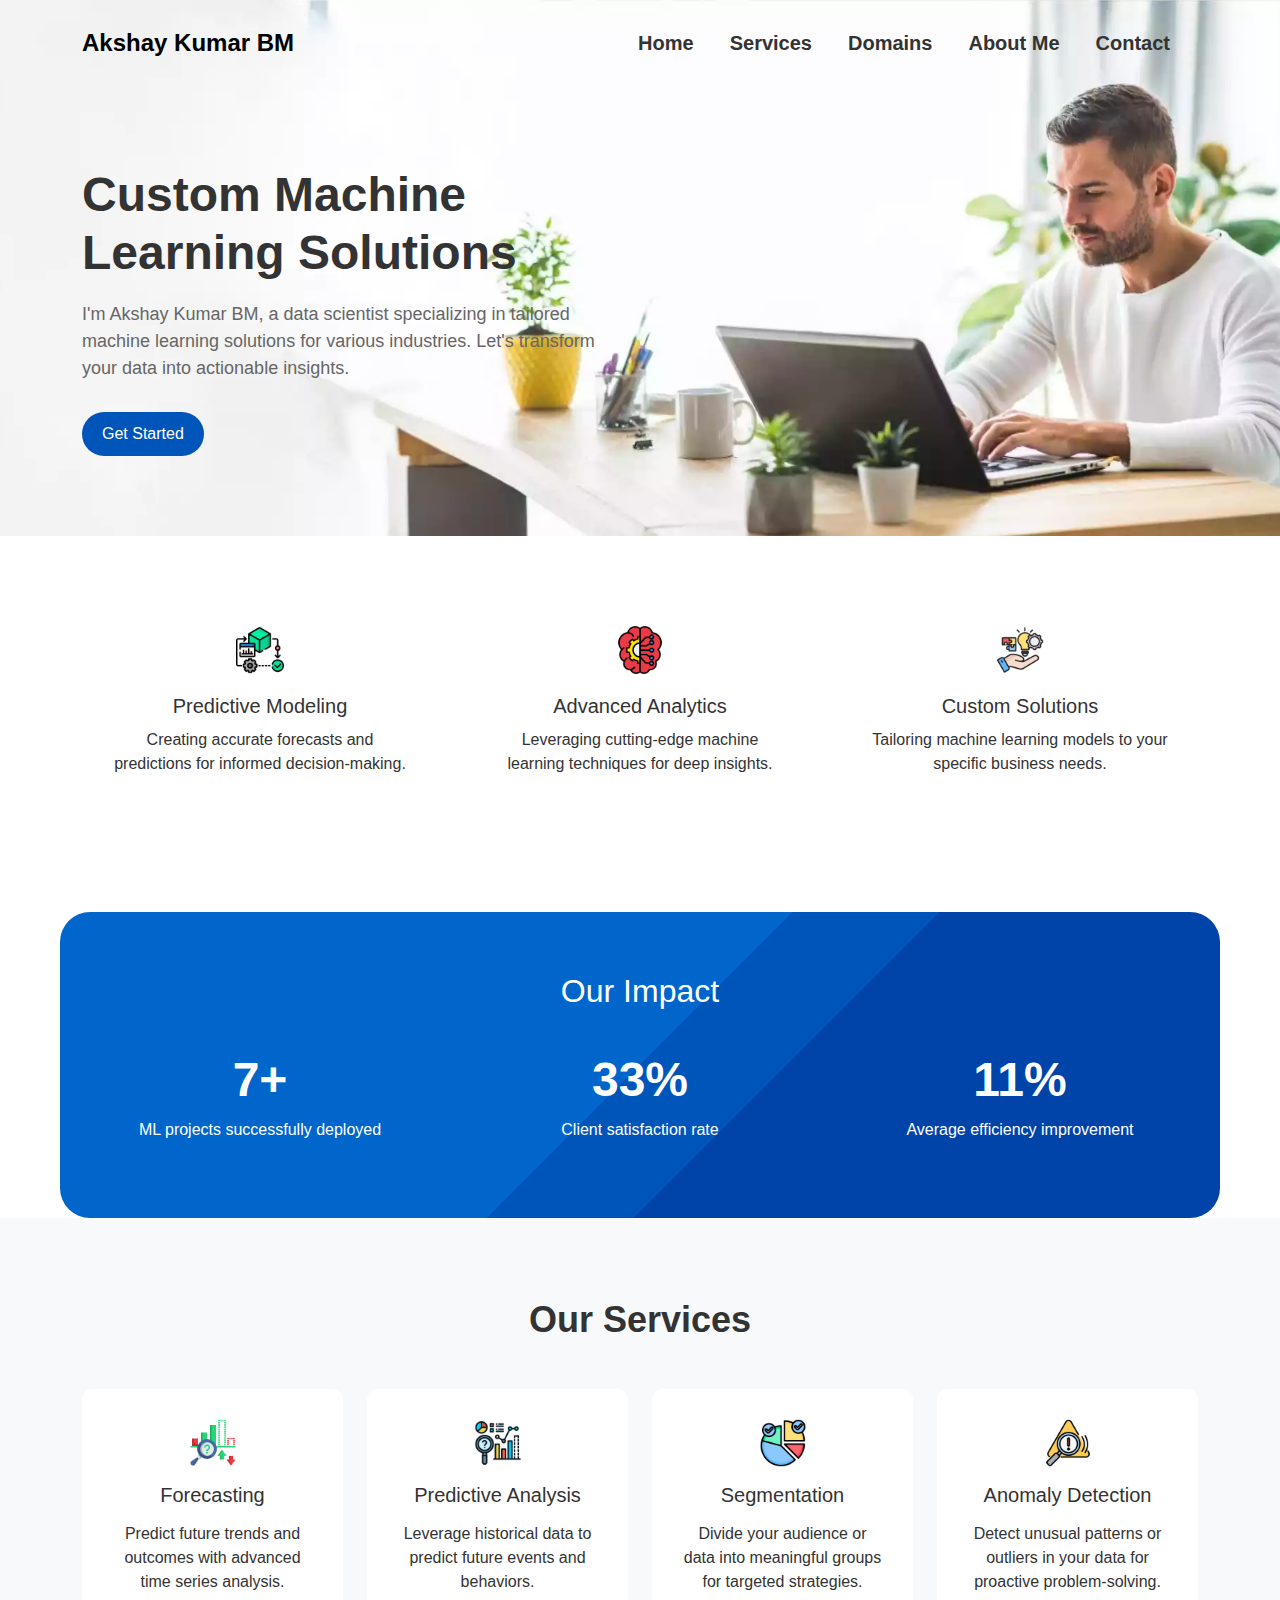
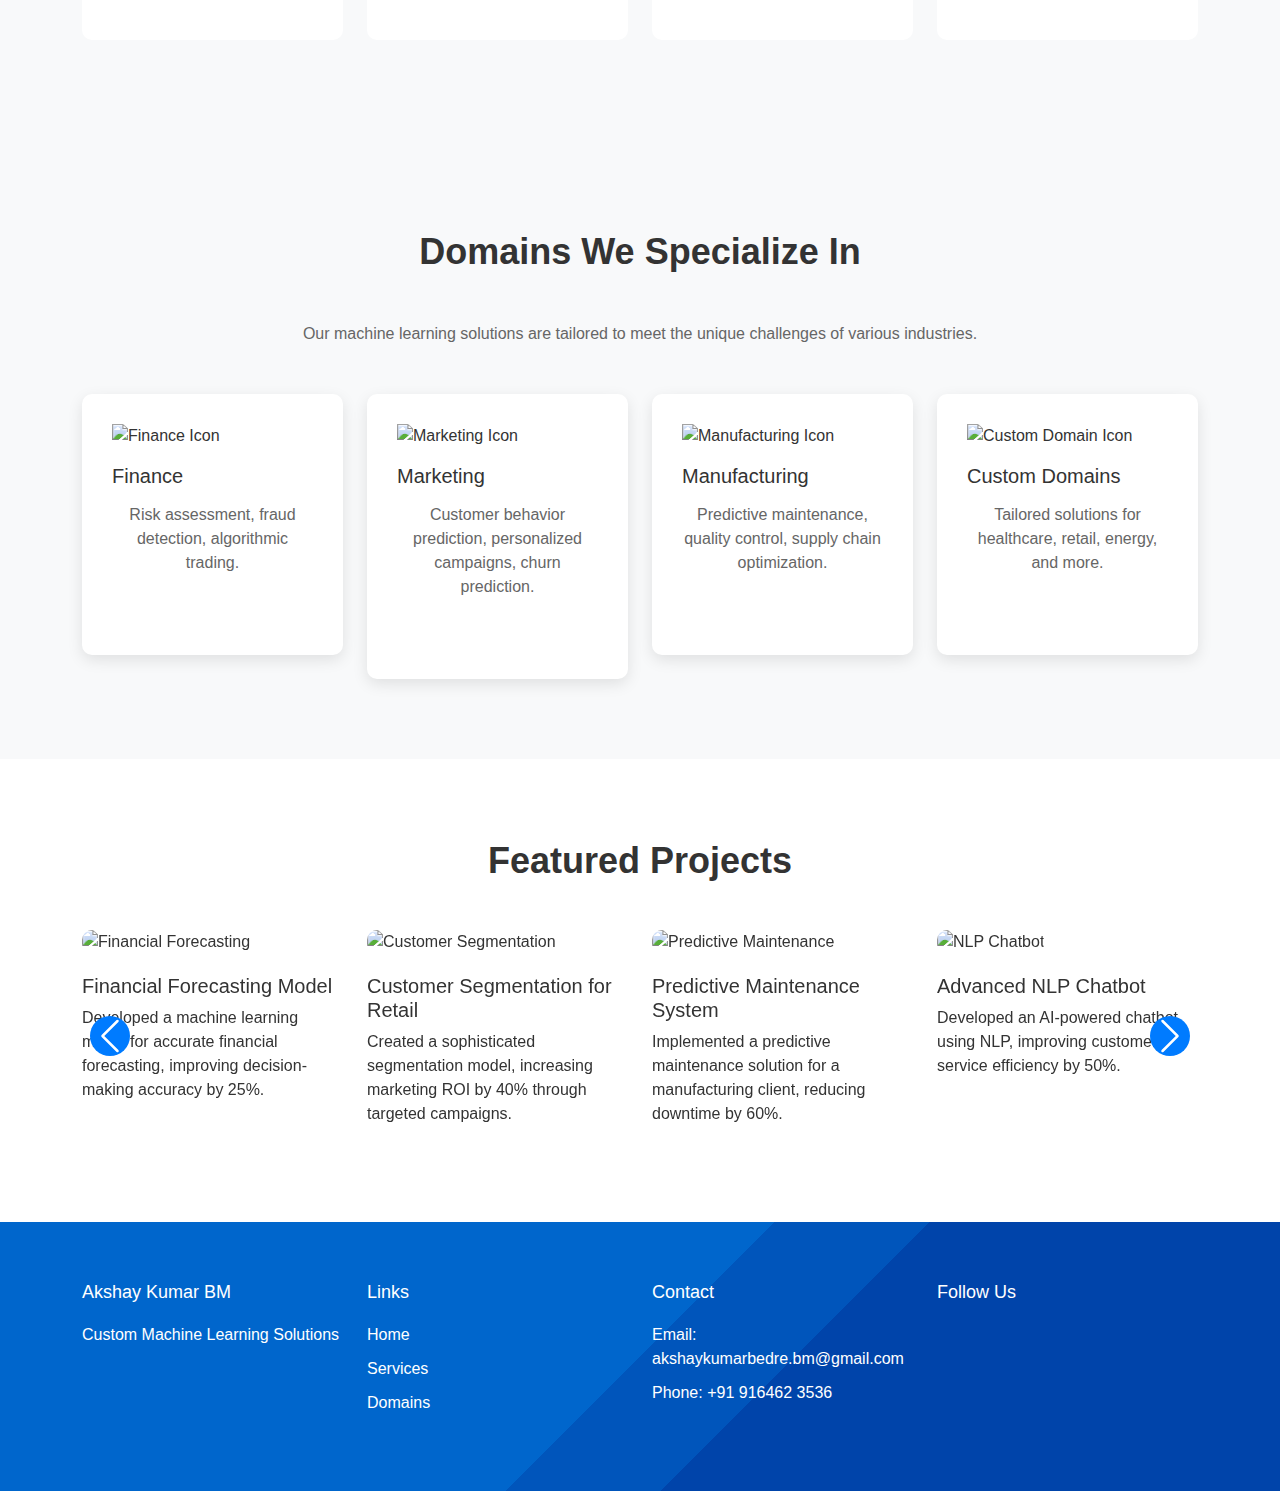
==== index.html @ b5ed80f8 "update for CMLS" ====
<!DOCTYPE html>
<html lang="en">
<head>
    <meta charset="UTF-8">
    <meta name="viewport" content="width=device-width, initial-scale=1.0">
    <title>Akshay Kumar BM - Custom Machine Learning Solutions</title>
    <link href="https://cdn.jsdelivr.net/npm/bootstrap@5.3.0-alpha1/dist/css/bootstrap.min.css" rel="stylesheet">
    <link href="styles.css" rel="stylesheet">
    <style>
        .coverimage{ 
            background-image: url("pikaso_embed.webp");
            background-size:     cover;                      
            background-repeat:   no-repeat;
            background-position: center center;  
        }
    </style>
</head>
<body>
    <div class="coverimage">
    <header class="navbar navbar-expand-lg navbar-light ">
        <div class="container">
            <a class="navbar-brand" href="#">Akshay Kumar BM</a>
            <button class="navbar-toggler" type="button" data-bs-toggle="collapse" data-bs-target="#navbarNav">
                <span class="navbar-toggler-icon"></span>
            </button>
            <div class="collapse navbar-collapse" id="navbarNav">
                <ul class="navbar-nav ms-auto">
                    <li class="nav-item"><a class="nav-link" href="#">Home</a></li>
                    <li class="nav-item"><a class="nav-link" href="#">Services</a></li>
                    <li class="nav-item"><a class="nav-link" href="#">Domains</a></li>
                    <li class="nav-item"><a class="nav-link" href="#">About Me</a></li>
                    <li class="nav-item"><a class="nav-link" href="#">Contact</a></li>
                </ul>
            </div>
        </div>
    </header>

    <main>
        <section class="hero">
            <div class="container">
                <div class="row align-items-center">
                    <div class="col-md-6">
                        <h1>Custom Machine Learning Solutions</h1>
                        <p>I'm Akshay Kumar BM, a data scientist specializing in tailored machine learning solutions for various industries. Let's transform your data into actionable insights.</p>
                        <a href="#contact" class="btn btn-primary rounded-pill">Get Started</a>
                    </div>
                </div>
            </div>
        </section>
    </div>

        <section class="features">
            <div class="container">
                <div class="row">
                    <div class="col-md-4">
                        <div class="feature-item">
                            <img src="image/icon1.png" alt="Icon">
                            <h3>Predictive Modeling</h3>
                            <p>Creating accurate forecasts and predictions for informed decision-making.</p>
                        </div>
                    </div>
                    <div class="col-md-4">
                        <div class="feature-item">
                            <img src="image/icon2.png" alt="Icon">
                            <h3>Advanced Analytics</h3>
                            <p>Leveraging cutting-edge machine learning techniques for deep insights.</p>
                        </div>
                    </div>
                    
                    <div class="col-md-4">
                        <div class="feature-item">
                            <img src="image/icon3.png" alt="Icon">
                            <h3>Custom Solutions</h3>
                            <p>Tailoring machine learning models to your specific business needs.</p>
                        </div>
                    </div>
                </div>
            </div>
        </section>

        <section class="success-stats bg-primary text-white">
            <div class="container">
                <h2>Our Impact</h2>
                <div class="row">
                    <div class="col-md-4">
                        <div class="stat-item">
                            <h3 class="add">20+</h3>
                            <p>ML projects successfully deployed</p>
                        </div>
                    </div>
                    <div class="col-md-4">
                        <div class="stat-item">
                            <h3 class="per">95%</h3>
                            <p>Client satisfaction rate</p>
                        </div>
                    </div>
                    <div class="col-md-4">
                        <div class="stat-item">
                            <h3 class="per">30%</h3>
                            <p>Average efficiency improvement</p>
                        </div>
                    </div>
                </div>
            </div>
        </section>

        <section class="our-features">
            <div class="container">
                <h2 class="text-center mb-5">Our Services</h2>
                <div class="row">
                    <div class="col-md-3">
                        <div class="feature-item">
                            <img src="image/icon-forecasting.png" alt="Forecasting Icon" class="mb-3">
                            <h4>Forecasting</h4>
                            <p>Predict future trends and outcomes with advanced time series analysis.</p>
                        </div>
                    </div>
                    <div class="col-md-3">
                        <div class="feature-item">
                            <img src="image/icon-predictive-analysis.png" alt="Predictive Analysis Icon" class="mb-3">
                            <h4>Predictive Analysis</h4>
                            <p>Leverage historical data to predict future events and behaviors.</p>
                        </div>
                    </div>
                    <div class="col-md-3">
                        <div class="feature-item">
                            <img src="image/icon-segmentation.png" alt="Segmentation Icon" class="mb-3">
                            <h4>Segmentation</h4>
                            <p>Divide your audience or data into meaningful groups for targeted strategies.</p>
                        </div>
                    </div>
                    <div class="col-md-3">
                        <div class="feature-item">
                            <img src="image/icon-anomaly.png" alt="Anomaly Detection Icon" class="mb-3">
                            <h4>Anomaly Detection</h4>
                            <p>Detect unusual patterns or outliers in your data for proactive problem-solving.</p>
                        </div>
                    </div>
                </div>
            </div>
        </section>
        
        <section class="services">
            <div class="container">
                <h2 class="text-center mb-5">Domains We Specialize In</h2>
                <p class="text-center mb-5">Our machine learning solutions are tailored to meet the unique challenges of various industries.</p>
                <div class="row">
                    <div class="col-md-3">
                        <div class="service-item">
                            <img src="image/icon-finance.png" alt="Finance Icon" class="mb-3">
                            <h4>Finance</h4>
                            <p>Risk assessment, fraud detection, algorithmic trading.</p>
                        </div>
                    </div>
                    <div class="col-md-3">
                        <div class="service-item">
                            <img src="image/icon-marketing.png" alt="Marketing Icon" class="mb-3">
                            <h4>Marketing</h4>
                            <p>Customer behavior prediction, personalized campaigns, churn prediction.</p>
                        </div>
                    </div>
                    <div class="col-md-3">
                        <div class="service-item">
                            <img src="image/icon-manufacturing.png" alt="Manufacturing Icon" class="mb-3">
                            <h4>Manufacturing</h4>
                            <p>Predictive maintenance, quality control, supply chain optimization.</p>
                        </div>
                    </div>
                    <div class="col-md-3">
                        <div class="service-item">
                            <img src="image/icon-custom-domain.png" alt="Custom Domain Icon" class="mb-3">
                            <h4>Custom Domains</h4>
                            <p>Tailored solutions for healthcare, retail, energy, and more.</p>
                        </div>
                    </div>
                </div>
            </div>
        </section>
        
        <section class="our-projects">
            <div class="container">
                <h2 class="text-center mb-5">Featured Projects</h2>
                <div id="projectCarousel" class="carousel slide" data-bs-ride="carousel">
                    <div class="carousel-inner">
                        <div class="carousel-item active">
                            <div class="row">
                                <div class="col-md-3">
                                    <img src="project1.jpg" alt="Financial Forecasting" class="img-fluid">
                                    <h5>Financial Forecasting Model</h5>
                                    <p>Developed a machine learning model for accurate financial forecasting, improving decision-making accuracy by 25%.</p>
                                </div>
                                <div class="col-md-3">
                                    <img src="project2.jpg" alt="Customer Segmentation" class="img-fluid">
                                    <h5>Customer Segmentation for Retail</h5>
                                    <p>Created a sophisticated segmentation model, increasing marketing ROI by 40% through targeted campaigns.</p>
                                </div>
                                <div class="col-md-3">
                                    <img src="project3.jpg" alt="Predictive Maintenance" class="img-fluid">
                                    <h5>Predictive Maintenance System</h5>
                                    <p>Implemented a predictive maintenance solution for a manufacturing client, reducing downtime by 60%.</p>
                                </div>
                                <div class="col-md-3">
                                    <img src="project4.jpg" alt="NLP Chatbot" class="img-fluid">
                                    <h5>Advanced NLP Chatbot</h5>
                                    <p>Developed an AI-powered chatbot using NLP, improving customer service efficiency by 50%.</p>
                                </div>
                            </div>
                        </div>
                        <!-- Add more carousel-item divs here for more projects -->
                    </div>
                    <a class="carousel-control-prev" href="#projectCarousel" role="button" data-bs-slide="prev">
                        <span class="carousel-control-prev-icon" aria-hidden="true"></span>
                        <span class="visually-hidden">Previous</span>
                    </a>
                    <a class="carousel-control-next" href="#projectCarousel" role="button" data-bs-slide="next">
                        <span class="carousel-control-next-icon" aria-hidden="true"></span>
                        <span class="visually-hidden">Next</span>
                    </a>
                </div>
            </div>
        </section>
        
    </main>
    <footer class="bg-primary text-white">
        <div class="container">
            <div class="row">
                <div class="col-md-3">
                    <h5>Akshay Kumar BM</h5>
                    <p>Custom Machine Learning Solutions</p>
                </div>
                <div class="col-md-3">
                    <h5>Links</h5>
                    <ul class="list-unstyled">
                        <li><a href="#">Home</a></li>
                        <li><a href="#">Services</a></li>
                        <li><a href="#">Domains</a></li>
                    </ul>
                </div>
                <div class="col-md-3">
                    <h5>Contact</h5>
                    <ul class="list-unstyled">
                        <li>Email: akshaykumarbedre.bm@gmail.com</li>
                        <li>Phone: +91 916462 3536</li>
                    </ul>
                </div>
                <div class="col-md-3">
                    <h5>Follow Us</h5>
                    <!-- Add social media icons -->
                </div>
            </div>
        </div>
    </footer>
    
    <script src="https://cdn.jsdelivr.net/npm/bootstrap@5.3.0-alpha1/dist/js/bootstrap.bundle.min.js"></script>
    <script src="script.js"></script>
</body>
</html>
---- styles.css ----
/* styles.css */

body {
    font-family: 'Arial', sans-serif;
    color: #333;
}

.navbar {
    padding: 20px 0;
}

.navbar-brand {
    font-weight: bold;
    font-size: 24px;
}
.nav-link{
    font-size: 20px;
    font-weight: bold;
    
}

.nav-link {
    color: #333;
    margin-right: 20px;
}

.btn-primary {
    background-color: #0055bb;
    border: none;
    padding: 10px 20px;
    border-radius: 5px;
}

.hero {
    padding: 80px 0;
}

.hero h1 {
    font-size: 48px;
    font-weight: bold;
    margin-bottom: 20px;
}

.hero p {
    font-size: 18px;
    color: #666;
    margin-bottom: 30px;
}

.hero img {
    max-width: 100%;
    border-radius: 10px;
}

.features {
    padding: 60px 0;
}

.feature-item {
    text-align: center;
    margin-bottom: 30px;
}

.feature-item img {
    width: 64px;
    height: 64px;
    margin-bottom: 15px;
}

.feature-item h3 {
    font-size: 20px;
    margin-bottom: 10px;
}

.success-stats {
    padding: 60px 0;
    background-color: #0066cc; /* Base blue color */
    background-image: linear-gradient(
      135deg,
      #0066cc 0%,
      #0066cc 50%,
      #0055bb 50%,
      #0055bb 60%,
      #0044aa 60%,
      #0044aa 100%
    );
    color: white;
    border-radius: 30px;
    margin-left:60px;
    margin-right:60px;
    height: fit-content;

    
}

.success-stats h2 {
    text-align: center;
    margin-bottom: 40px;
}

.stat-item {
    text-align: center;
}

.stat-item h3 {
    font-size: 48px;
    font-weight: bold;
    margin-bottom: 10px;
}

.our-features, .services {
    padding: 80px 0;
    background-color: #f8f9fa;
}

.our-features h2, .services h2, .our-projects h2 {
    font-size: 36px;
    font-weight: bold;
    text-align: center;
    margin-bottom: 50px;
}

.feature-item {
    background-color: white;
    padding: 30px;
    border-radius: 10px;
   
    transition: transform 0.3s ease;
}
.service-item {
    background-color: white;
    padding: 30px;
    border-radius: 10px;
    box-shadow: 0 5px 15px rgba(0,0,0,0.1);
    transition: transform 0.3s ease;
}
.feature-item-skill {
    background-color: white;
    padding: 30px;
    border-radius: 10px;
    box-shadow: 0 5px 15px rgba(0,0,0,0.1);
    transition: transform 0.3s ease;
}

.feature-item:hover, .service-item:hover {
    transform: translateY(-5px);
}

.feature-item img, .service-item img {
    width: 48px;
    height: 48px;
    margin-bottom: 20px;
}

.feature-item h4, .service-item h4 {
    font-size: 20px;
    margin-bottom: 15px;
}

.services p {
    text-align: center;
    max-width: 800px;
    margin: 0 auto 50px;
    color: #666;
}

.our-projects {
    padding: 80px 0;
}

.our-projects .carousel-item img {
    border-radius: 10px;
    margin-bottom: 20px;
}

.carousel-control-prev, .carousel-control-next {
    width: 5%;
    opacity: 1;
}

.carousel-control-prev-icon, .carousel-control-next-icon {
    background-color: #007bff;
    border-radius: 50%;
    width: 40px;
    height: 40px;
}

footer {
    background-color: #0066cc; /* Base blue color */
    background-image: linear-gradient(
      135deg,
      #0066cc 0%,
      #0066cc 50%,
      #0055bb 50%,
      #0055bb 60%,
      #0044aa 60%,
      #0044aa 100%
    );
    color: white;
    padding: 60px 0;
}

footer h5 {
    font-size: 18px;
    margin-bottom: 20px;
}

footer ul {
    padding-left: 0;
}

footer ul li {
    margin-bottom: 10px;
}

footer a {
    color: white;
    text-decoration: none;
}

footer a:hover {
    text-decoration: underline;
}
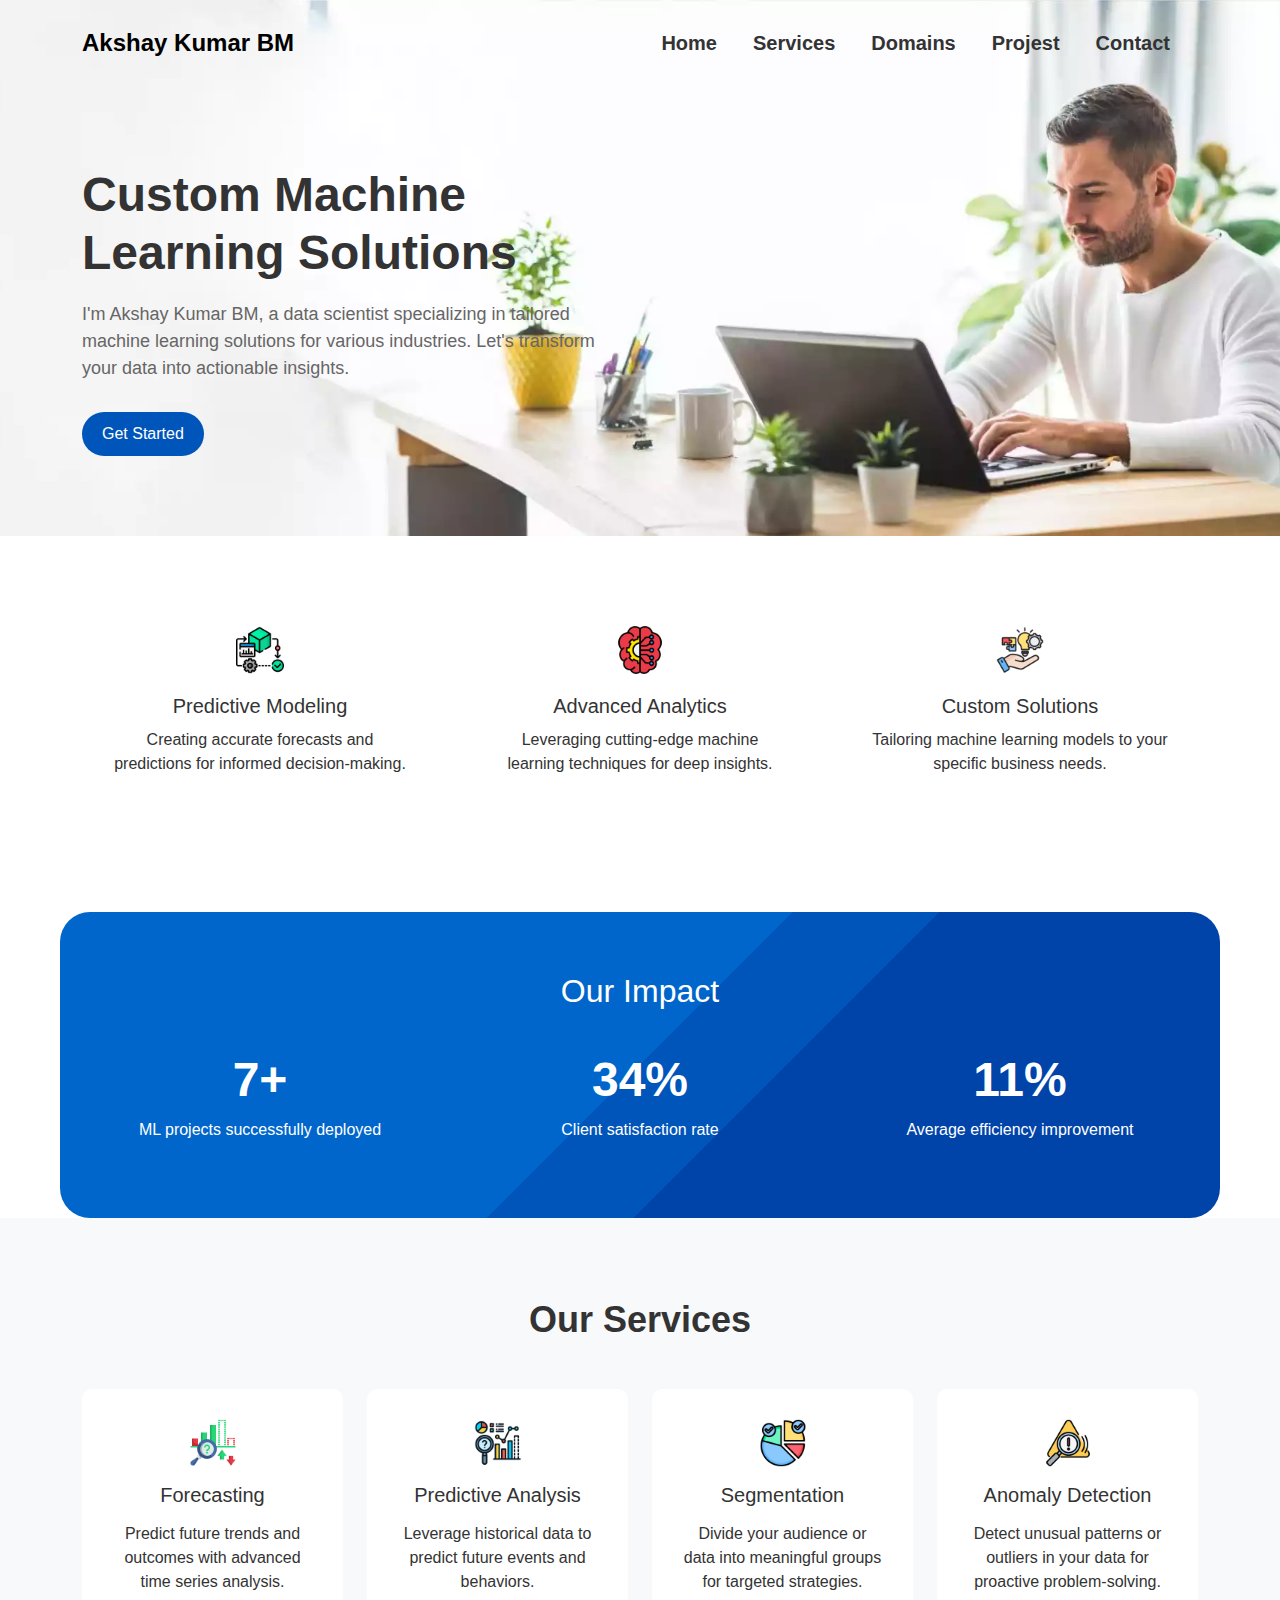
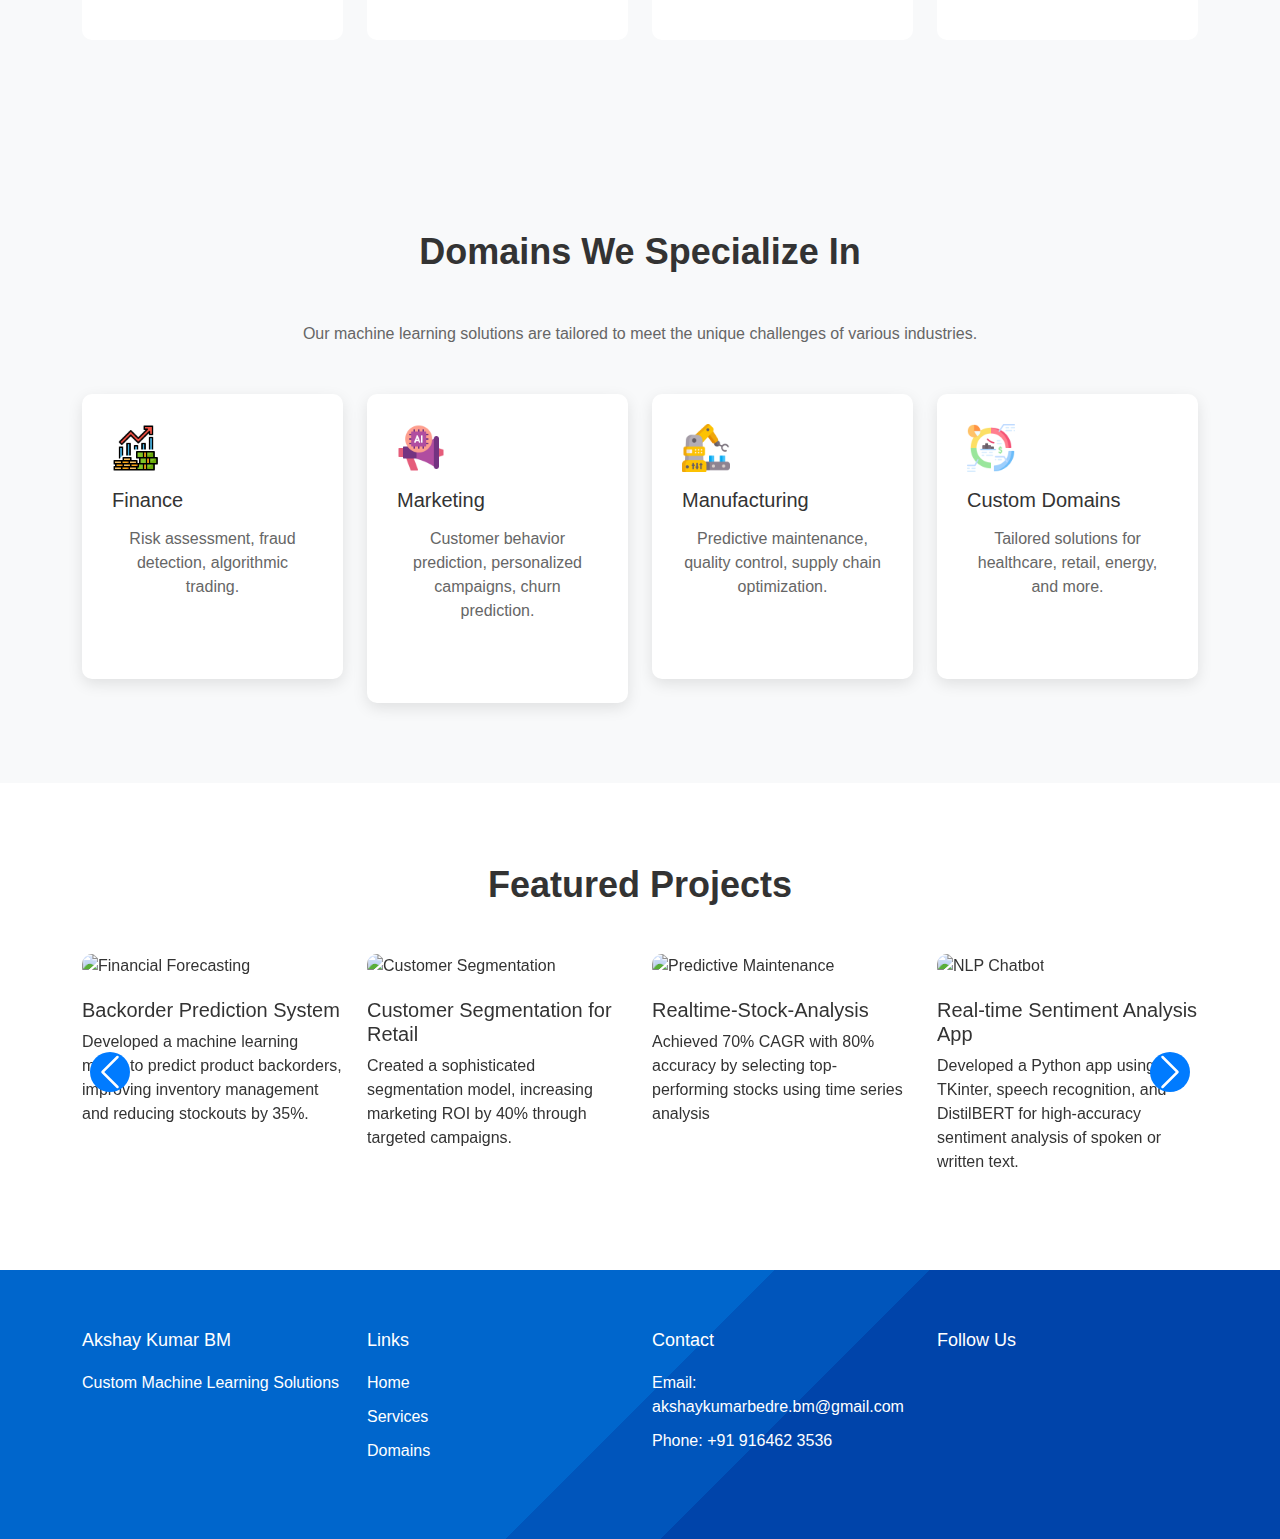
==== commit 1d912b16: "icon update" ====
--- a/index.html
+++ b/index.html
@@ -12,11 +12,12 @@
             background-size:     cover;                      
             background-repeat:   no-repeat;
             background-position: center center;  
+            background-origin:inherit;
         }
     </style>
 </head>
 <body>
-    <div class="coverimage">
+    <div class="coverimage" , id="hero">
     <header class="navbar navbar-expand-lg navbar-light ">
         <div class="container">
             <a class="navbar-brand" href="#">Akshay Kumar BM</a>
@@ -26,10 +27,10 @@
             <div class="collapse navbar-collapse" id="navbarNav">
                 <ul class="navbar-nav ms-auto">
                     <li class="nav-item"><a class="nav-link" href="#">Home</a></li>
-                    <li class="nav-item"><a class="nav-link" href="#">Services</a></li>
-                    <li class="nav-item"><a class="nav-link" href="#">Domains</a></li>
-                    <li class="nav-item"><a class="nav-link" href="#">About Me</a></li>
-                    <li class="nav-item"><a class="nav-link" href="#">Contact</a></li>
+                    <li class="nav-item"><a class="nav-link" href="#Services">Services</a></li>
+                    <li class="nav-item"><a class="nav-link" href="#Domains">Domains</a></li>
+                    <li class="nav-item"><a class="nav-link" href="#Projest">Projest</a></li>
+                    <li class="nav-item"><a class="nav-link" href="#Contact">Contact</a></li>
                 </ul>
             </div>
         </div>
@@ -104,7 +105,7 @@
             </div>
         </section>
 
-        <section class="our-features">
+        <section class="our-features" id="Services">
             <div class="container">
                 <h2 class="text-center mb-5">Our Services</h2>
                 <div class="row">
@@ -140,7 +141,7 @@
             </div>
         </section>
         
-        <section class="services">
+        <section class="services" id="Domains">
             <div class="container">
                 <h2 class="text-center mb-5">Domains We Specialize In</h2>
                 <p class="text-center mb-5">Our machine learning solutions are tailored to meet the unique challenges of various industries.</p>
@@ -177,7 +178,7 @@
             </div>
         </section>
         
-        <section class="our-projects">
+        <section class="our-projects" id="Projest">
             <div class="container">
                 <h2 class="text-center mb-5">Featured Projects</h2>
                 <div id="projectCarousel" class="carousel slide" data-bs-ride="carousel">
@@ -186,8 +187,8 @@
                             <div class="row">
                                 <div class="col-md-3">
                                     <img src="project1.jpg" alt="Financial Forecasting" class="img-fluid">
-                                    <h5>Financial Forecasting Model</h5>
-                                    <p>Developed a machine learning model for accurate financial forecasting, improving decision-making accuracy by 25%.</p>
+                                    <h5>Backorder Prediction System</h5>
+                                    <p>Developed a machine learning model to predict product backorders, improving inventory management and reducing stockouts by 35%.</p>
                                 </div>
                                 <div class="col-md-3">
                                     <img src="project2.jpg" alt="Customer Segmentation" class="img-fluid">
@@ -196,13 +197,13 @@
                                 </div>
                                 <div class="col-md-3">
                                     <img src="project3.jpg" alt="Predictive Maintenance" class="img-fluid">
-                                    <h5>Predictive Maintenance System</h5>
-                                    <p>Implemented a predictive maintenance solution for a manufacturing client, reducing downtime by 60%.</p>
+                                    <h5>Realtime-Stock-Analysis</h5>
+                                    <p>Achieved 70% CAGR with 80% accuracy by selecting top-performing stocks using time series analysis</p>
                                 </div>
                                 <div class="col-md-3">
                                     <img src="project4.jpg" alt="NLP Chatbot" class="img-fluid">
-                                    <h5>Advanced NLP Chatbot</h5>
-                                    <p>Developed an AI-powered chatbot using NLP, improving customer service efficiency by 50%.</p>
+                                    <h5>Real-time Sentiment Analysis App</h5>
+                                    <p>Developed a Python app using TKinter, speech recognition, and DistilBERT for high-accuracy sentiment analysis of spoken or written text.</p>
                                 </div>
                             </div>
                         </div>
@@ -221,7 +222,7 @@
         </section>
         
     </main>
-    <footer class="bg-primary text-white">
+    <footer class="bg-primary text-white" id="Contact">
         <div class="container">
             <div class="row">
                 <div class="col-md-3">
@@ -231,9 +232,9 @@
                 <div class="col-md-3">
                     <h5>Links</h5>
                     <ul class="list-unstyled">
-                        <li><a href="#">Home</a></li>
-                        <li><a href="#">Services</a></li>
-                        <li><a href="#">Domains</a></li>
+                        <li><a href="#hero">Home</a></li>
+                        <li><a href="#Services">Services</a></li>
+                        <li><a href="#Domains">Domains</a></li>
                     </ul>
                 </div>
                 <div class="col-md-3">
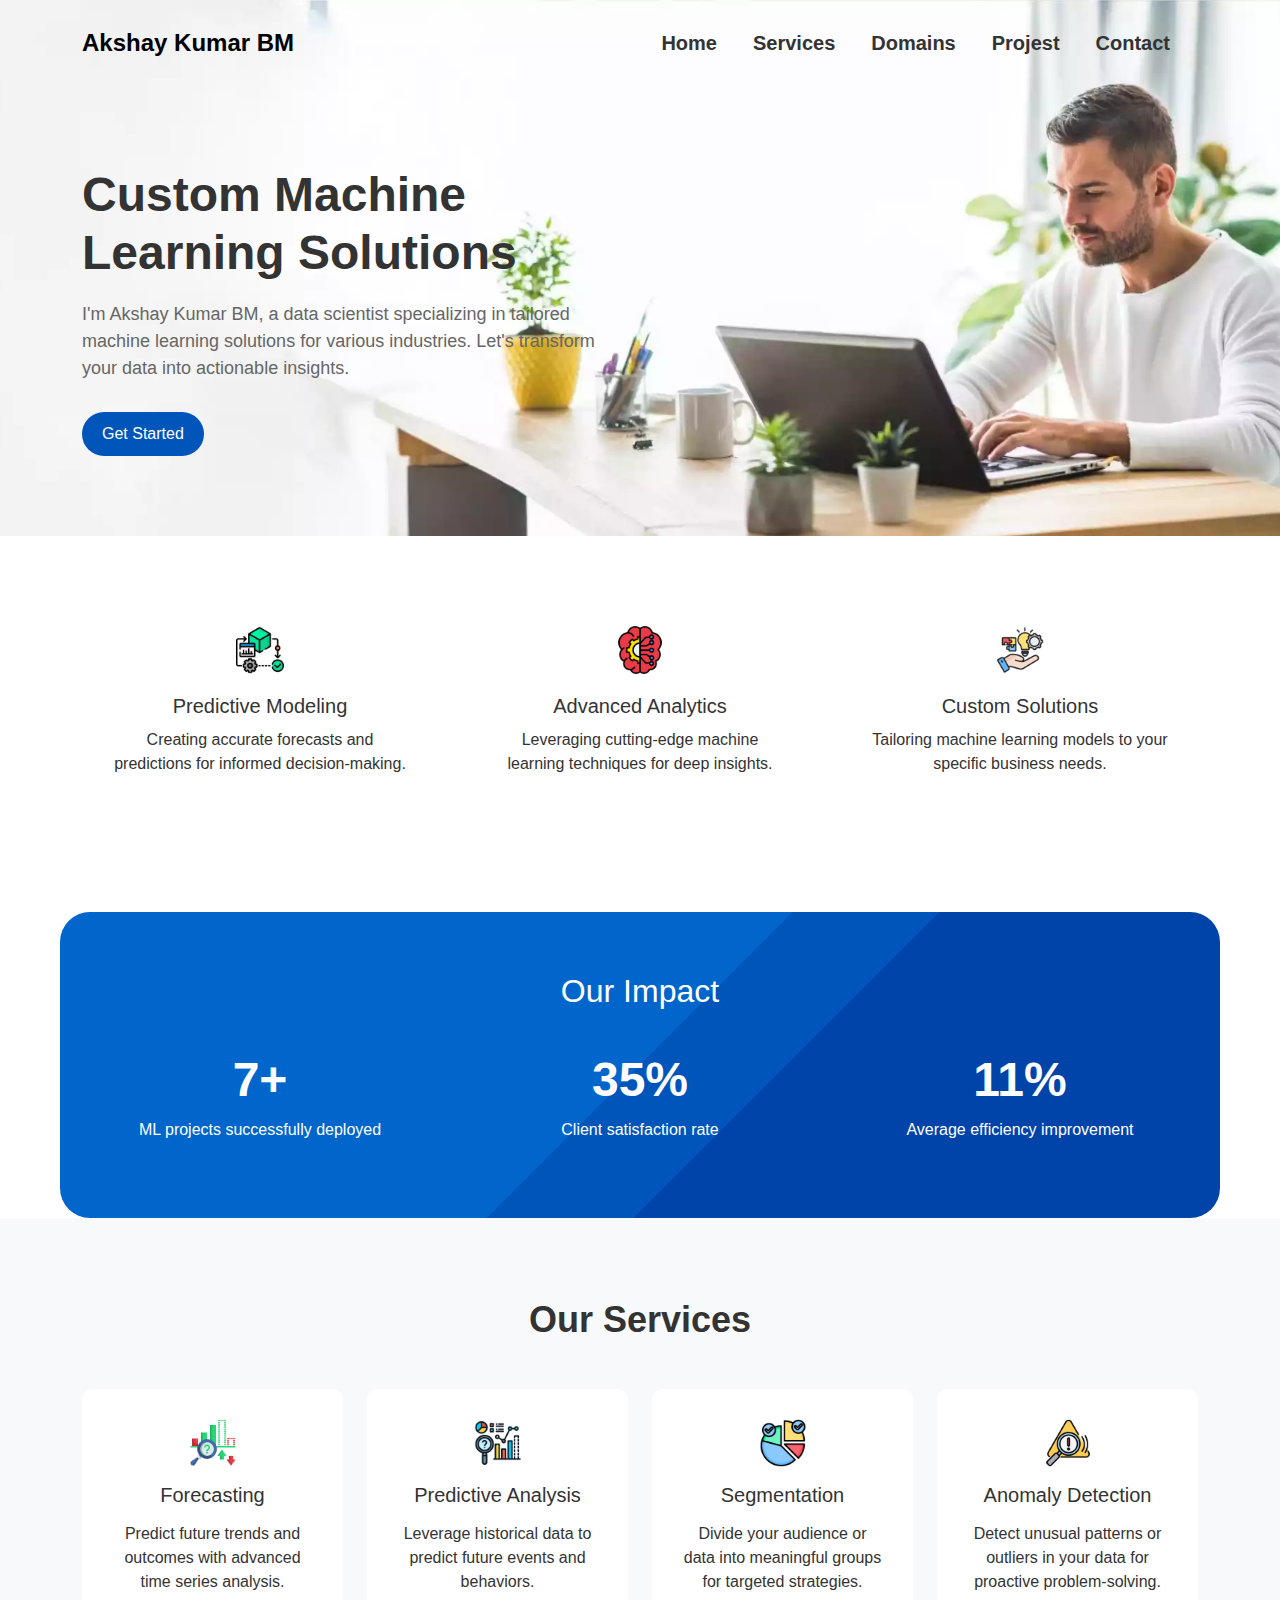
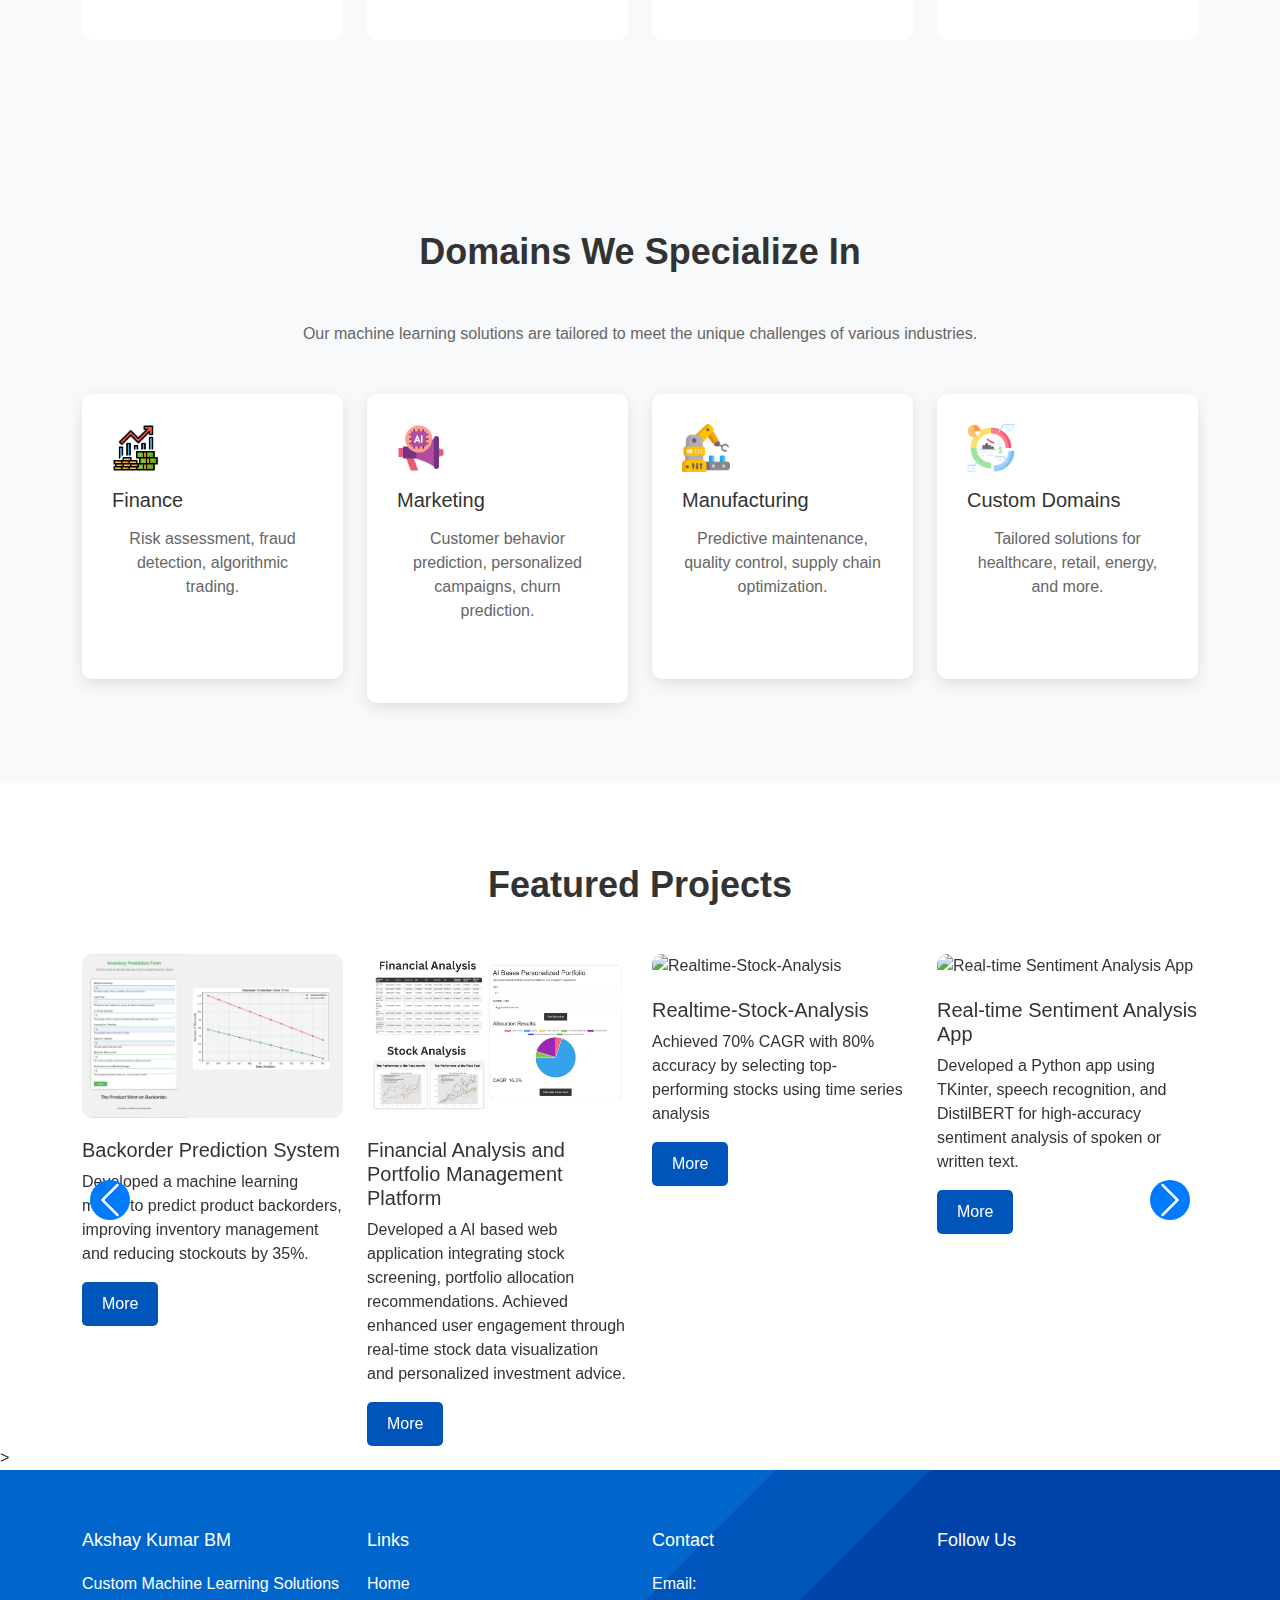
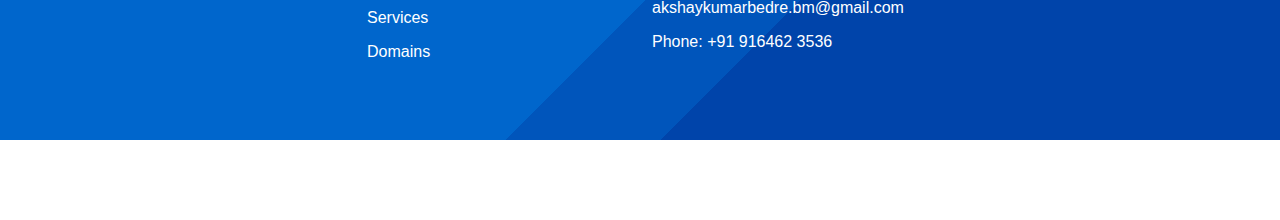
==== commit ce302894: "feature added" ====
--- a/index.html
+++ b/index.html
@@ -185,31 +185,44 @@
                     <div class="carousel-inner">
                         <div class="carousel-item active">
                             <div class="row">
-                                <div class="col-md-3">
-                                    <img src="project1.jpg" alt="Financial Forecasting" class="img-fluid">
+                                <div class="col-md-3 project-item">
+                                    <img src="image/backorder-image.jpg" alt="Backorder Prediction System" class="img-fluid">
                                     <h5>Backorder Prediction System</h5>
                                     <p>Developed a machine learning model to predict product backorders, improving inventory management and reducing stockouts by 35%.</p>
-                                </div>
-                                <div class="col-md-3">
-                                    <img src="project2.jpg" alt="Customer Segmentation" class="img-fluid">
-                                    <h5>Customer Segmentation for Retail</h5>
-                                    <p>Created a sophisticated segmentation model, increasing marketing ROI by 40% through targeted campaigns.</p>
-                                </div>
-                                <div class="col-md-3">
-                                    <img src="project3.jpg" alt="Predictive Maintenance" class="img-fluid">
+                                    <button type="button" class="btn btn-primary more-btn" data-bs-toggle="modal" data-bs-target="#projectModal" data-title="Backorder Prediction System" data-img="image/backorder-image.jpg" data-description="Developed a machine learning model to predict product backorders, improving inventory management and reducing stockouts by 35%.">More</button>
+                                </div>
+                                <div class="col-md-3 project-item">
+                                    <img src="image/Financial.jpg" alt="Financial Analysis and Portfolio Management Platform" class="img-fluid">
+                                    <h5>Financial Analysis and Portfolio Management Platform</h5>
+                                    <p>Developed a AI based web application integrating stock screening, portfolio allocation recommendations. Achieved enhanced user engagement through real-time stock data visualization and personalized investment advice.</p>
+                                    <button type="button" class="btn btn-primary more-btn" data-bs-toggle="modal" data-bs-target="#projectModal" data-title="Financial Analysis and Portfolio Management Platform" data-img="image/Financial.jpg" data-description="Developed a AI based web application integrating stock screening, portfolio allocation recommendations. Achieved enhanced user engagement through real-time stock data visualization and personalized investment advice.">More</button>
+                                </div>
+                                <div class="col-md-3 project-item">
+                                    <img src="project3.jpg" alt="Realtime-Stock-Analysis" class="img-fluid">
                                     <h5>Realtime-Stock-Analysis</h5>
                                     <p>Achieved 70% CAGR with 80% accuracy by selecting top-performing stocks using time series analysis</p>
-                                </div>
-                                <div class="col-md-3">
-                                    <img src="project4.jpg" alt="NLP Chatbot" class="img-fluid">
+                                    <button type="button" class="btn btn-primary more-btn" data-bs-toggle="modal" data-bs-target="#projectModal" data-title="Realtime-Stock-Analysis" data-img="project3.jpg" data-description="Achieved 70% CAGR with 80% accuracy by selecting top-performing stocks using time series analysis">More</button>
+                                </div>
+                                <div class="col-md-3 project-item">
+                                    <img src="project4.jpg" alt="Real-time Sentiment Analysis App" class="img-fluid">
                                     <h5>Real-time Sentiment Analysis App</h5>
                                     <p>Developed a Python app using TKinter, speech recognition, and DistilBERT for high-accuracy sentiment analysis of spoken or written text.</p>
+                                    <button type="button" class="btn btn-primary more-btn" data-bs-toggle="modal" data-bs-target="#projectModal" data-title="Real-time Sentiment Analysis App" data-img="project4.jpg" data-description="Developed a Python app using TKinter, speech recognition, and DistilBERT for high-accuracy sentiment analysis of spoken or written text.">More</button>
                                 </div>
                             </div>
                         </div>
-                        <!-- Add more carousel-item divs here for more projects -->
-                    </div>
-                    <a class="carousel-control-prev" href="#projectCarousel" role="button" data-bs-slide="prev">
+                        <div class="carousel-item">
+                            <div class="row">
+                                <div class="col-md-3 project-item">
+                                    <img src="project4.jpg" alt="Telegram-Based Referral Program Bot" class="img-fluid">
+                                    <h5>Telegram-Based Referral Program Bot</h5>
+                                    <p>Developed an advanced Telegram bot to automate refer-and-earn programs using asynchronous programming. This automation increased user engagement by 50% and successful referrals by 30%, streamlining the process and reducing manual tasks.</p>
+                                    <button type="button" class="btn btn-primary more-btn" data-bs-toggle="modal" data-bs-target="#projectModal" data-title="Telegram-Based Referral Program Bot" data-img="image\telegram_git12.gif" data-description="Developed an advanced Telegram bot to automate refer-and-earn programs using asynchronous programming. This automation increased user engagement by 50% and successful referrals by 30%, streamlining the process and reducing manual tasks.">More</button>
+                                </div>
+                            </div>
+                        </div>
+                    </div>
+                    <a class="carousel-control-prev" href="#projectCarousel" role="button" data-bs-slide="prev" >
                         <span class="carousel-control-prev-icon" aria-hidden="true"></span>
                         <span class="visually-hidden">Previous</span>
                     </a>
@@ -219,7 +232,22 @@
                     </a>
                 </div>
             </div>
-        </section>
+        
+            <!-- Project Modal -->
+            <div class="modal fade" id="projectModal" tabindex="-1" aria-labelledby="projectModalLabel" aria-hidden="true">
+                <div class="modal-dialog modal-lg">
+                    <div class="modal-content">
+                        <div class="modal-header">
+                            <h5 class="modal-title" id="projectModalLabel">Project Title</h5>
+                            <button type="button" class="btn-close" data-bs-dismiss="modal" aria-label="Close"></button>
+                        </div>
+                        <div class="modal-body">
+                            <img src="" alt="Project Image" class="img-fluid" id="projectModalImg">
+                            <p id="projectModalDesc"></p>
+                        </div>
+                    </div>
+                </div>
+            </div>>
         
     </main>
     <footer class="bg-primary text-white" id="Contact">
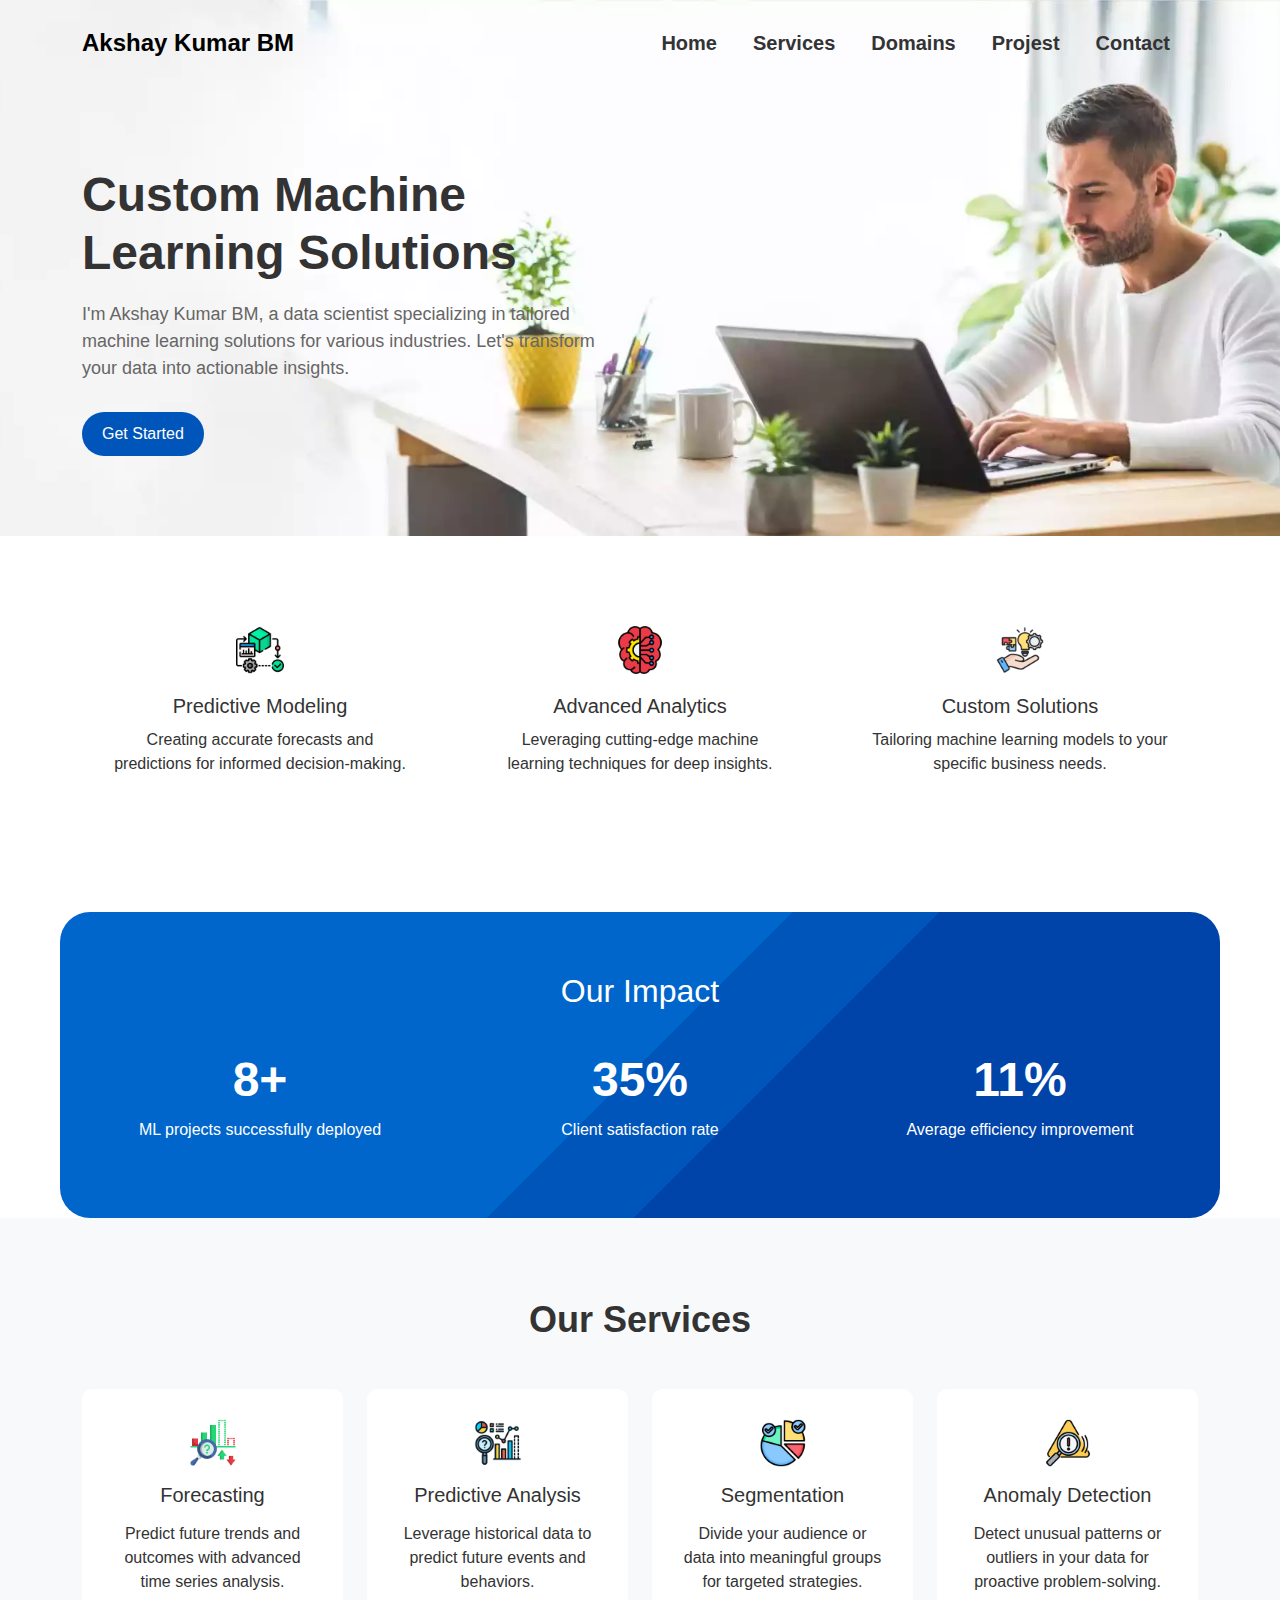
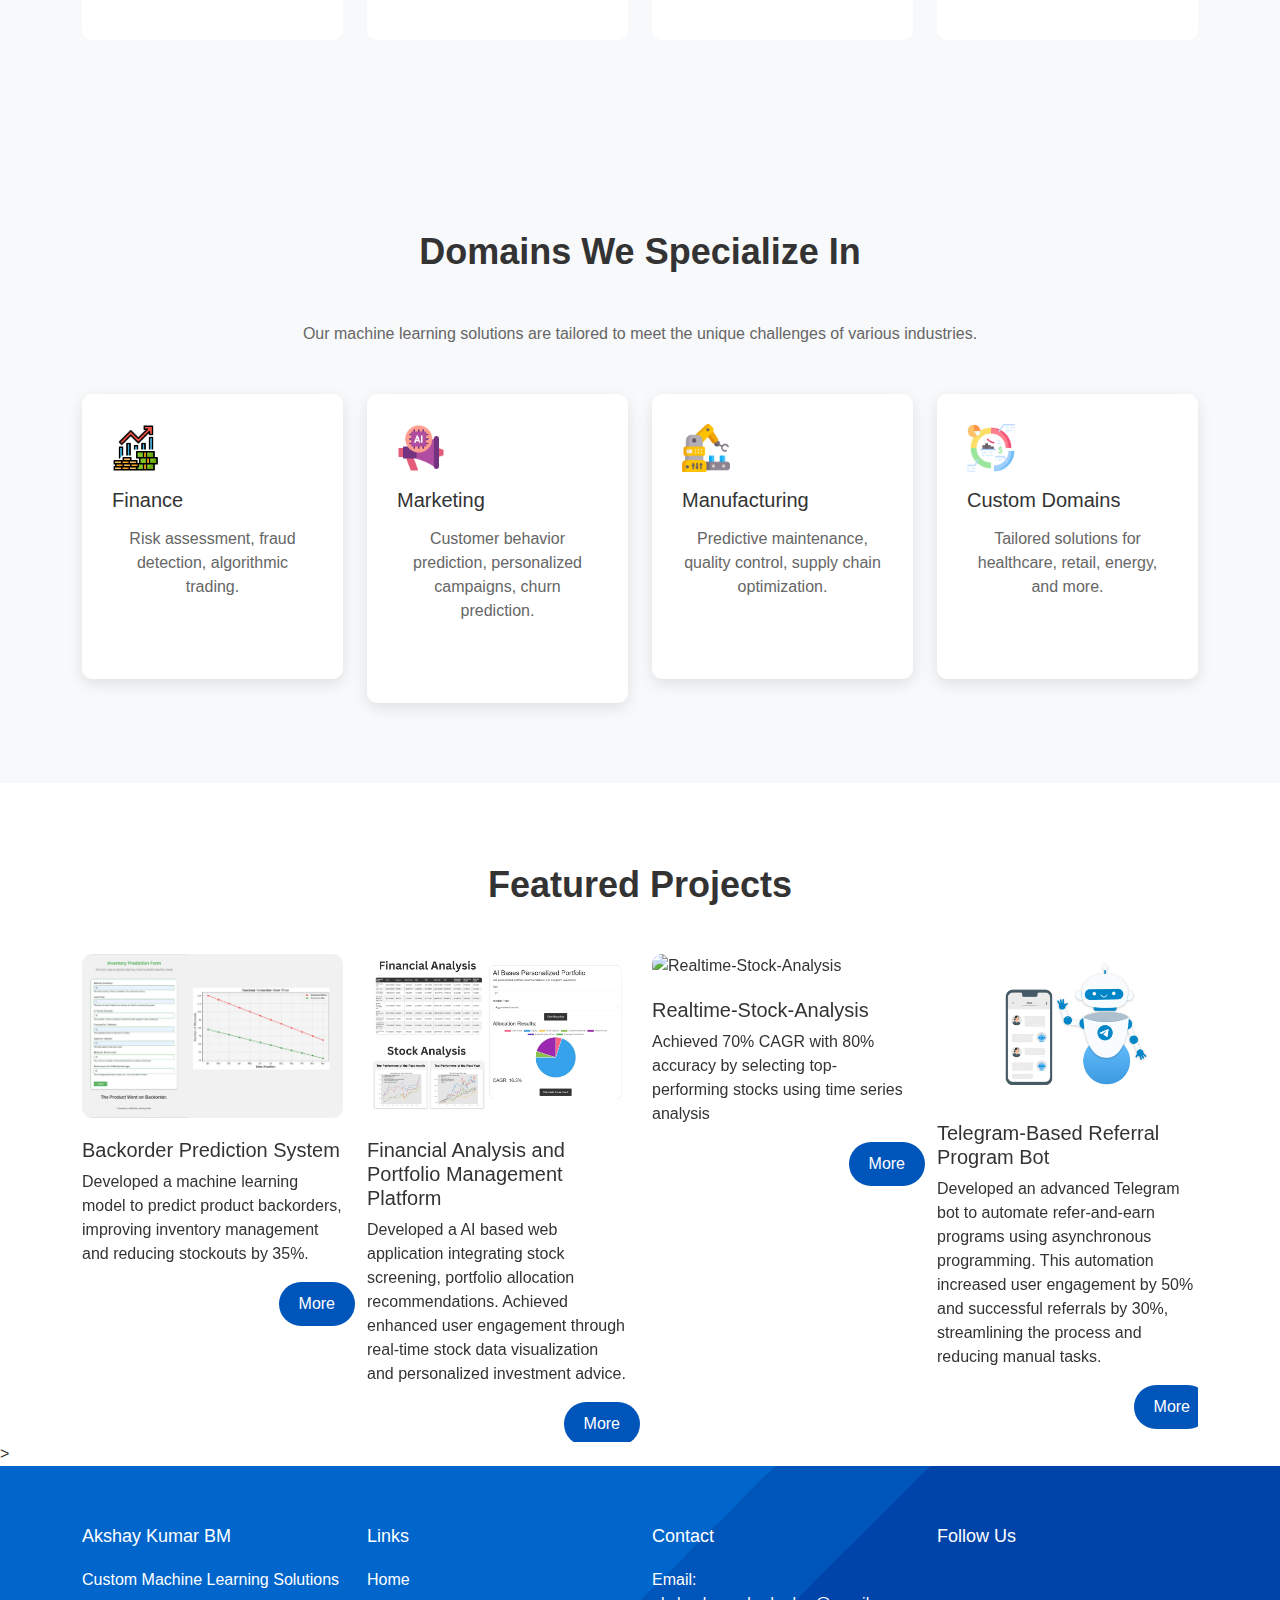
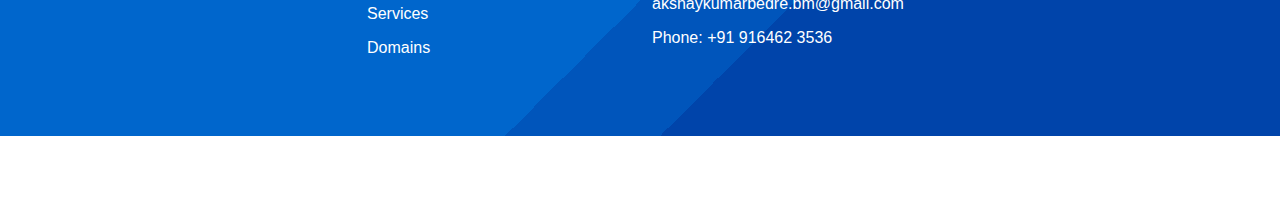
==== commit f6e3fcf0: "feature added new" ====
--- a/index.html
+++ b/index.html
@@ -189,51 +189,44 @@
                                     <img src="image/backorder-image.jpg" alt="Backorder Prediction System" class="img-fluid">
                                     <h5>Backorder Prediction System</h5>
                                     <p>Developed a machine learning model to predict product backorders, improving inventory management and reducing stockouts by 35%.</p>
-                                    <button type="button" class="btn btn-primary more-btn" data-bs-toggle="modal" data-bs-target="#projectModal" data-title="Backorder Prediction System" data-img="image/backorder-image.jpg" data-description="Developed a machine learning model to predict product backorders, improving inventory management and reducing stockouts by 35%.">More</button>
+                                    <button type="button" class="btn btn-primary more-btn rounded-pill" data-bs-toggle="modal" data-bs-target="#projectModal" data-title="Backorder Prediction System" data-img="image/backorder-image.jpg" data-description="Developed a machine learning model to predict product backorders, improving inventory management and reducing stockouts by 35%.">More</button>
                                 </div>
                                 <div class="col-md-3 project-item">
                                     <img src="image/Financial.jpg" alt="Financial Analysis and Portfolio Management Platform" class="img-fluid">
                                     <h5>Financial Analysis and Portfolio Management Platform</h5>
                                     <p>Developed a AI based web application integrating stock screening, portfolio allocation recommendations. Achieved enhanced user engagement through real-time stock data visualization and personalized investment advice.</p>
-                                    <button type="button" class="btn btn-primary more-btn" data-bs-toggle="modal" data-bs-target="#projectModal" data-title="Financial Analysis and Portfolio Management Platform" data-img="image/Financial.jpg" data-description="Developed a AI based web application integrating stock screening, portfolio allocation recommendations. Achieved enhanced user engagement through real-time stock data visualization and personalized investment advice.">More</button>
+                                    <button type="button" class="btn btn-primary more-btn rounded-pill" data-bs-toggle="modal" data-bs-target="#projectModal" data-title="Financial Analysis and Portfolio Management Platform" data-img="image/Financial.jpg" data-description="Developed a AI based web application integrating stock screening, portfolio allocation recommendations. Achieved enhanced user engagement through real-time stock data visualization and personalized investment advice.">More</button>
                                 </div>
                                 <div class="col-md-3 project-item">
                                     <img src="project3.jpg" alt="Realtime-Stock-Analysis" class="img-fluid">
                                     <h5>Realtime-Stock-Analysis</h5>
                                     <p>Achieved 70% CAGR with 80% accuracy by selecting top-performing stocks using time series analysis</p>
-                                    <button type="button" class="btn btn-primary more-btn" data-bs-toggle="modal" data-bs-target="#projectModal" data-title="Realtime-Stock-Analysis" data-img="project3.jpg" data-description="Achieved 70% CAGR with 80% accuracy by selecting top-performing stocks using time series analysis">More</button>
-                                </div>
-                                <div class="col-md-3 project-item">
-                                    <img src="project4.jpg" alt="Real-time Sentiment Analysis App" class="img-fluid">
+                                    <button type="button" class="btn btn-primary more-btn rounded-pill " data-bs-toggle="modal" data-bs-target="#projectModal" data-title="Realtime-Stock-Analysis" data-img="project3.jpg" data-description="Achieved 70% CAGR with 80% accuracy by selecting top-performing stocks using time series analysis">More</button>
+                                </div>
+                                <div class="col-md-3 project-item">
+                                    <img src="image\telegram_bot.jpg" alt="Telegram-Based Referral Program Bot" class="img-fluid">
+                                    <h5>Telegram-Based Referral Program Bot</h5>
+                                    <p>Developed an advanced Telegram bot to automate refer-and-earn programs using asynchronous programming. This automation increased user engagement by 50% and successful referrals by 30%, streamlining the process and reducing manual tasks.</p>
+                                    <button type="button" class="btn btn-primary more-btn rounded-pill " data-bs-toggle="modal" data-bs-target="#projectModal" data-title="Telegram-Based Referral Program Bot" data-img="image\telegram_git12.gif" data-description="Developed an advanced Telegram bot to automate refer-and-earn programs using asynchronous programming. This automation increased user engagement by 50% and successful referrals by 30%, streamlining the process and reducing manual tasks.">More</button>
+                                </div>
+                            </div>
+                        </div>
+                        <div class="carousel-item">
+                            <div class="row">
+                                <div class="col-md-3 project-item">
+                                    <img src="image\Sentiment-anylisis.jpeg" alt="Real-time Sentiment Analysis App" class="img-fluid">
                                     <h5>Real-time Sentiment Analysis App</h5>
                                     <p>Developed a Python app using TKinter, speech recognition, and DistilBERT for high-accuracy sentiment analysis of spoken or written text.</p>
-                                    <button type="button" class="btn btn-primary more-btn" data-bs-toggle="modal" data-bs-target="#projectModal" data-title="Real-time Sentiment Analysis App" data-img="project4.jpg" data-description="Developed a Python app using TKinter, speech recognition, and DistilBERT for high-accuracy sentiment analysis of spoken or written text.">More</button>
+                                    <button type="button" class="btn btn-primary more-btn rounded-pill" data-bs-toggle="modal" data-bs-target="#projectModal" data-title="Real-time Sentiment Analysis App" data-img="image\Sentiment-anylisis.jpeg" data-description="Developed a Python app using TKinter, speech recognition, and DistilBERT for high-accuracy sentiment analysis of spoken or written text.">More</button>
                                 </div>
                             </div>
                         </div>
-                        <div class="carousel-item">
-                            <div class="row">
-                                <div class="col-md-3 project-item">
-                                    <img src="project4.jpg" alt="Telegram-Based Referral Program Bot" class="img-fluid">
-                                    <h5>Telegram-Based Referral Program Bot</h5>
-                                    <p>Developed an advanced Telegram bot to automate refer-and-earn programs using asynchronous programming. This automation increased user engagement by 50% and successful referrals by 30%, streamlining the process and reducing manual tasks.</p>
-                                    <button type="button" class="btn btn-primary more-btn" data-bs-toggle="modal" data-bs-target="#projectModal" data-title="Telegram-Based Referral Program Bot" data-img="image\telegram_git12.gif" data-description="Developed an advanced Telegram bot to automate refer-and-earn programs using asynchronous programming. This automation increased user engagement by 50% and successful referrals by 30%, streamlining the process and reducing manual tasks.">More</button>
-                                </div>
-                            </div>
-                        </div>
-                    </div>
-                    <a class="carousel-control-prev" href="#projectCarousel" role="button" data-bs-slide="prev" >
-                        <span class="carousel-control-prev-icon" aria-hidden="true"></span>
-                        <span class="visually-hidden">Previous</span>
-                    </a>
-                    <a class="carousel-control-next" href="#projectCarousel" role="button" data-bs-slide="next">
-                        <span class="carousel-control-next-icon" aria-hidden="true"></span>
-                        <span class="visually-hidden">Next</span>
-                    </a>
-                </div>
-            </div>
-        
-            <!-- Project Modal -->
+                    </div>
+                    
+                </div>
+            </div>
+        
+       
             <div class="modal fade" id="projectModal" tabindex="-1" aria-labelledby="projectModalLabel" aria-hidden="true">
                 <div class="modal-dialog modal-lg">
                     <div class="modal-content">
--- a/styles.css
+++ b/styles.css
@@ -173,17 +173,7 @@
     margin-bottom: 20px;
 }
 
-.carousel-control-prev, .carousel-control-next {
-    width: 5%;
-    opacity: 1;
-}
-
-.carousel-control-prev-icon, .carousel-control-next-icon {
-    background-color: #007bff;
-    border-radius: 50%;
-    width: 40px;
-    height: 40px;
-}
+
 
 footer {
     background-color: #0066cc; /* Base blue color */
@@ -221,3 +211,13 @@
 footer a:hover {
     text-decoration: underline;
 }
+
+.project-item {
+    position: relative;
+    padding-bottom: 40px; /* Add space for the button */
+}
+.more-btn {
+    position: absolute;
+ 
+    right: 0;
+}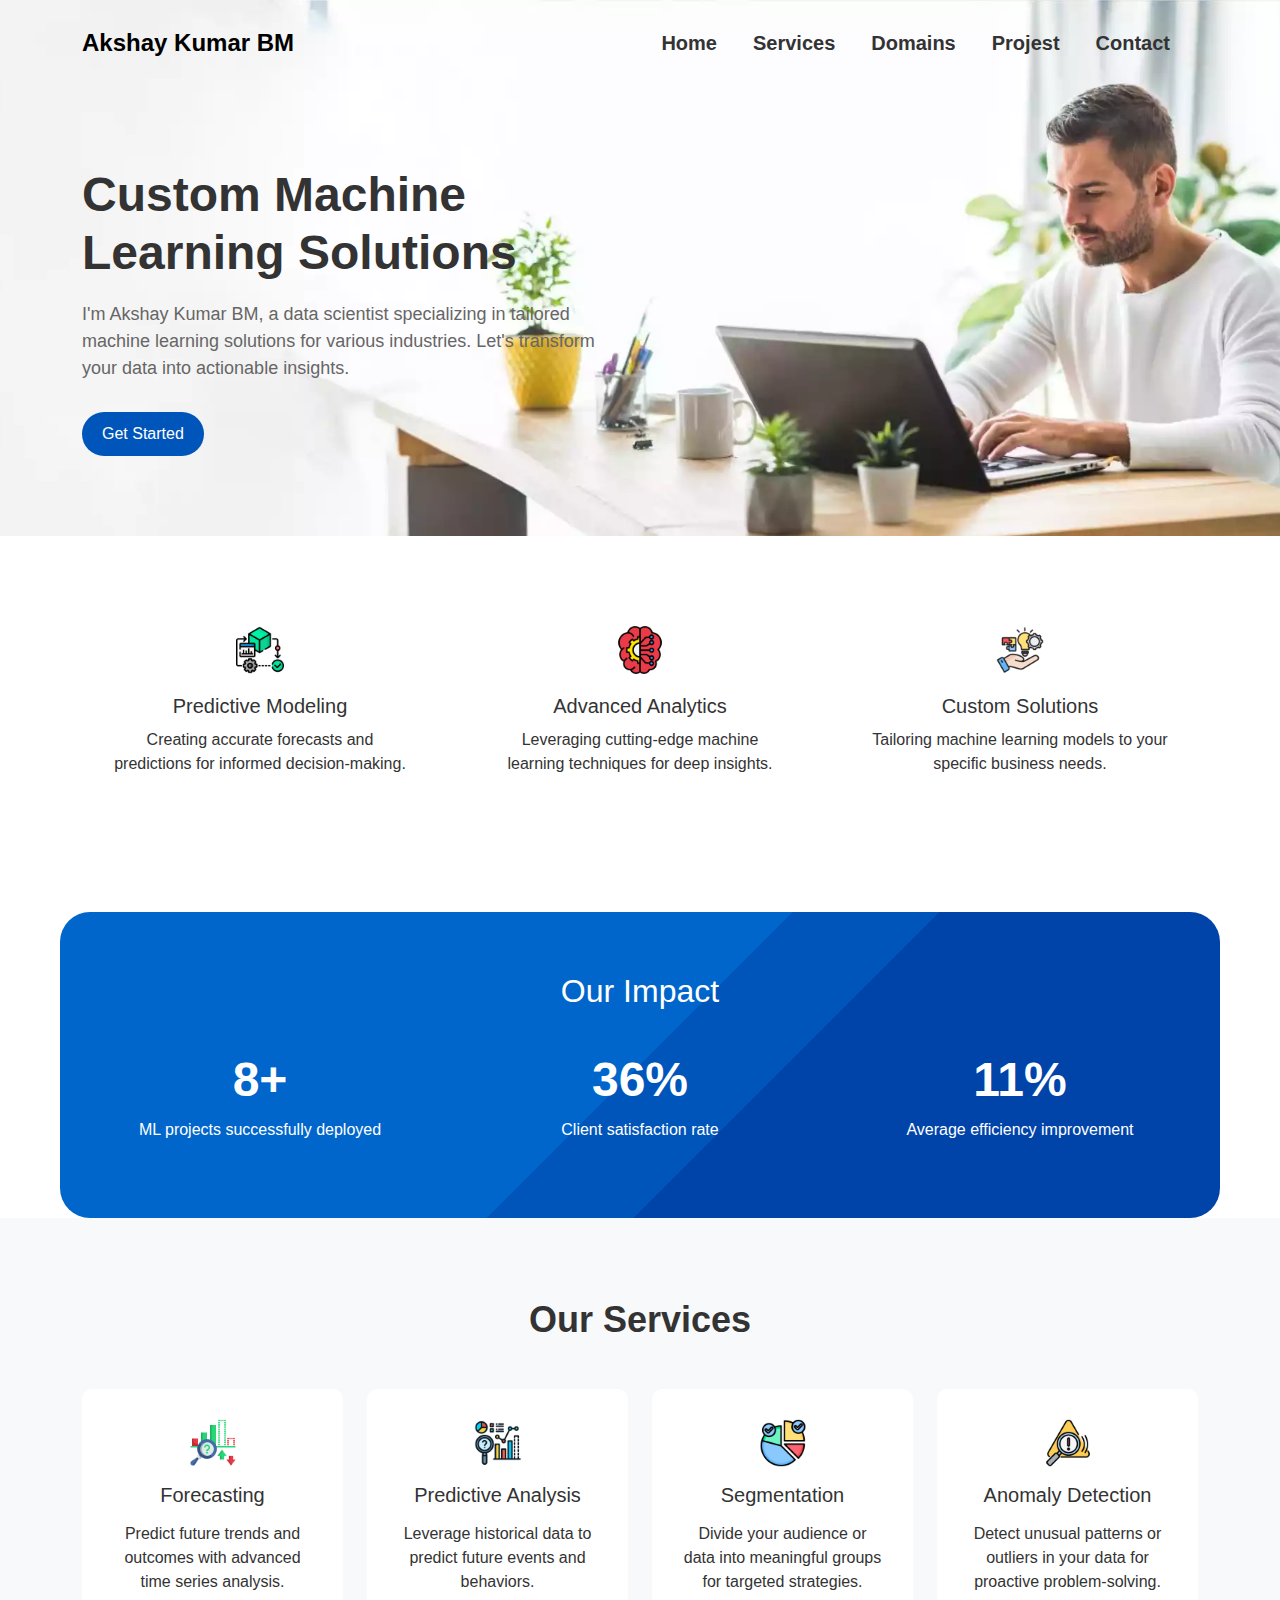
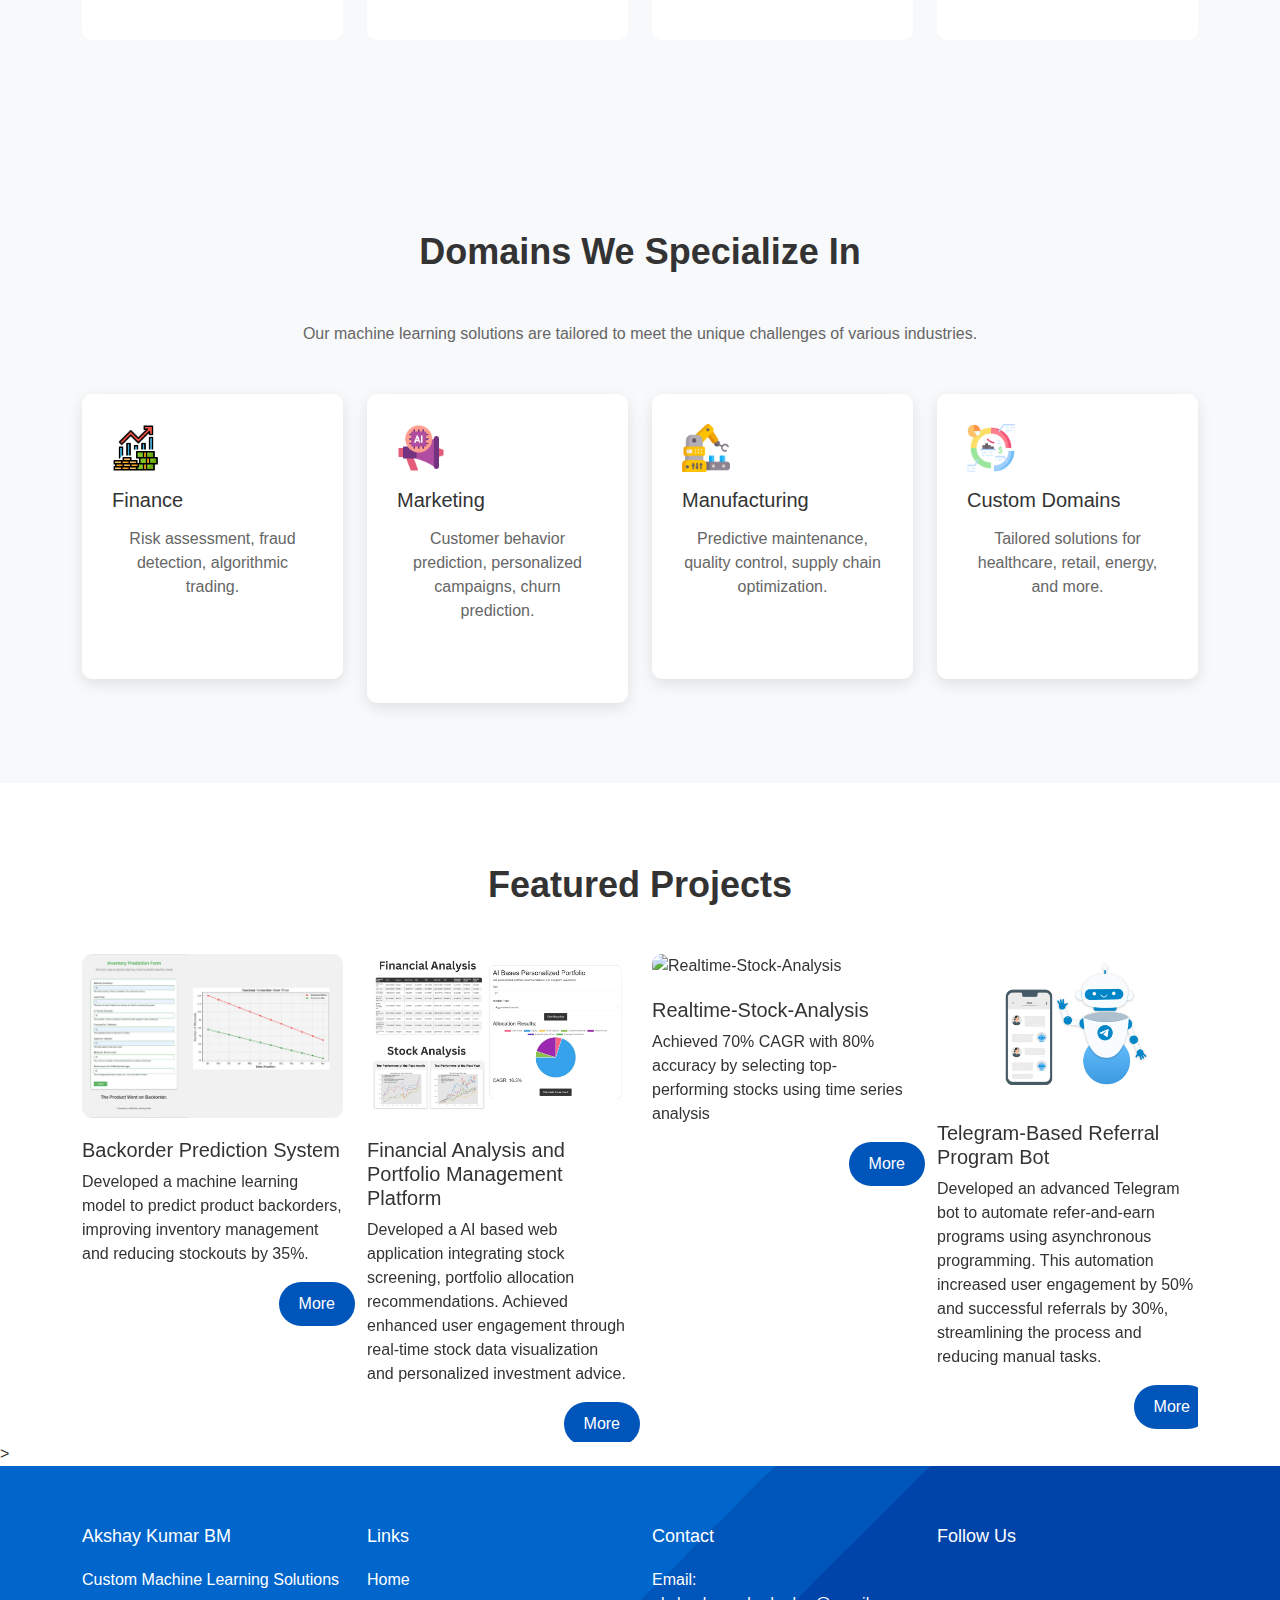
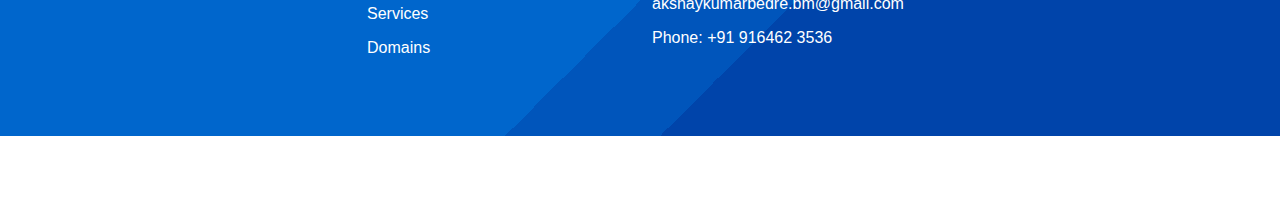
==== commit 6d1a5d6b: "feature added new 1" ====
--- a/index.html
+++ b/index.html
@@ -207,7 +207,7 @@
                                     <img src="image\telegram_bot.jpg" alt="Telegram-Based Referral Program Bot" class="img-fluid">
                                     <h5>Telegram-Based Referral Program Bot</h5>
                                     <p>Developed an advanced Telegram bot to automate refer-and-earn programs using asynchronous programming. This automation increased user engagement by 50% and successful referrals by 30%, streamlining the process and reducing manual tasks.</p>
-                                    <button type="button" class="btn btn-primary more-btn rounded-pill " data-bs-toggle="modal" data-bs-target="#projectModal" data-title="Telegram-Based Referral Program Bot" data-img="image\telegram_git12.gif" data-description="Developed an advanced Telegram bot to automate refer-and-earn programs using asynchronous programming. This automation increased user engagement by 50% and successful referrals by 30%, streamlining the process and reducing manual tasks.">More</button>
+                                    <button type="button" class="btn btn-primary more-btn rounded-pill " data-bs-toggle="modal" data-bs-target="#projectModal" data-title="Telegram-Based Referral Program Bot" data-img="image\telegram_git123.gif" data-description="Developed an advanced Telegram bot to automate refer-and-earn programs using asynchronous programming. This automation increased user engagement by 50% and successful referrals by 30%, streamlining the process and reducing manual tasks.">More</button>
                                 </div>
                             </div>
                         </div>
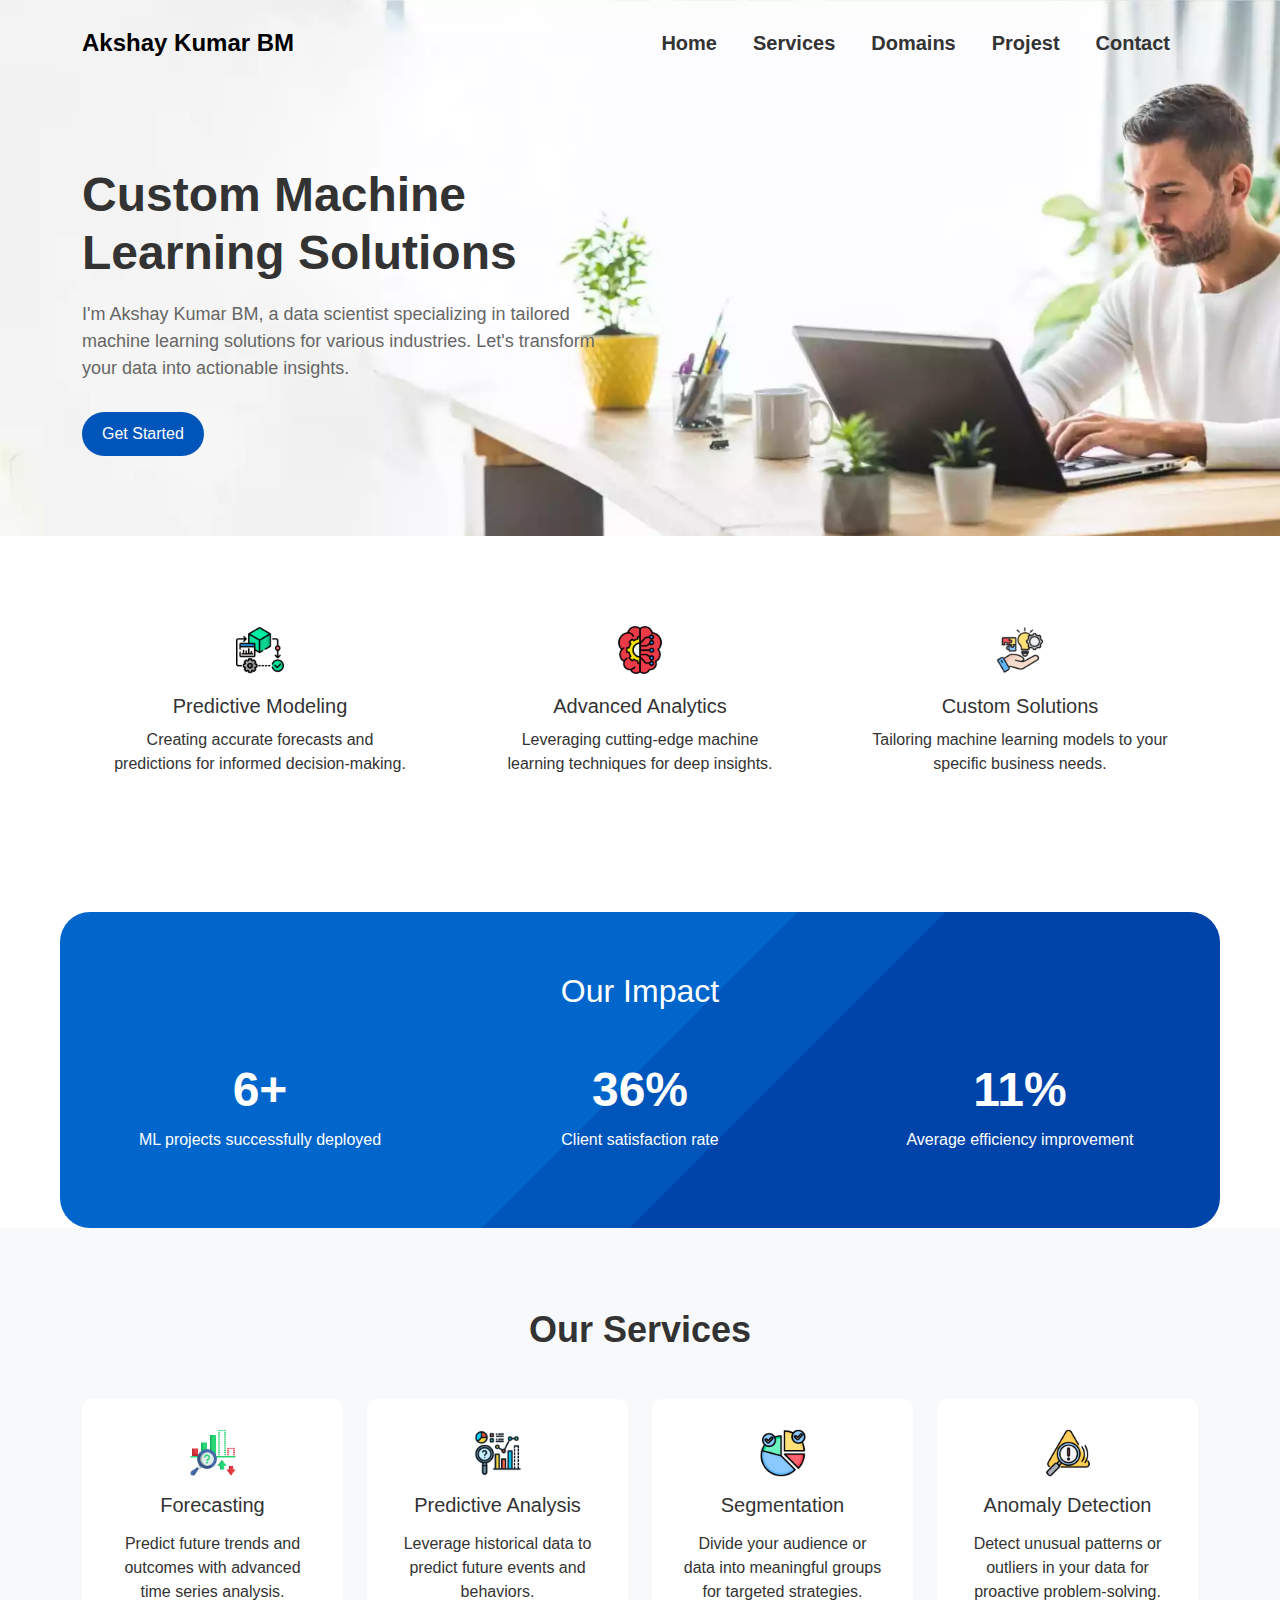
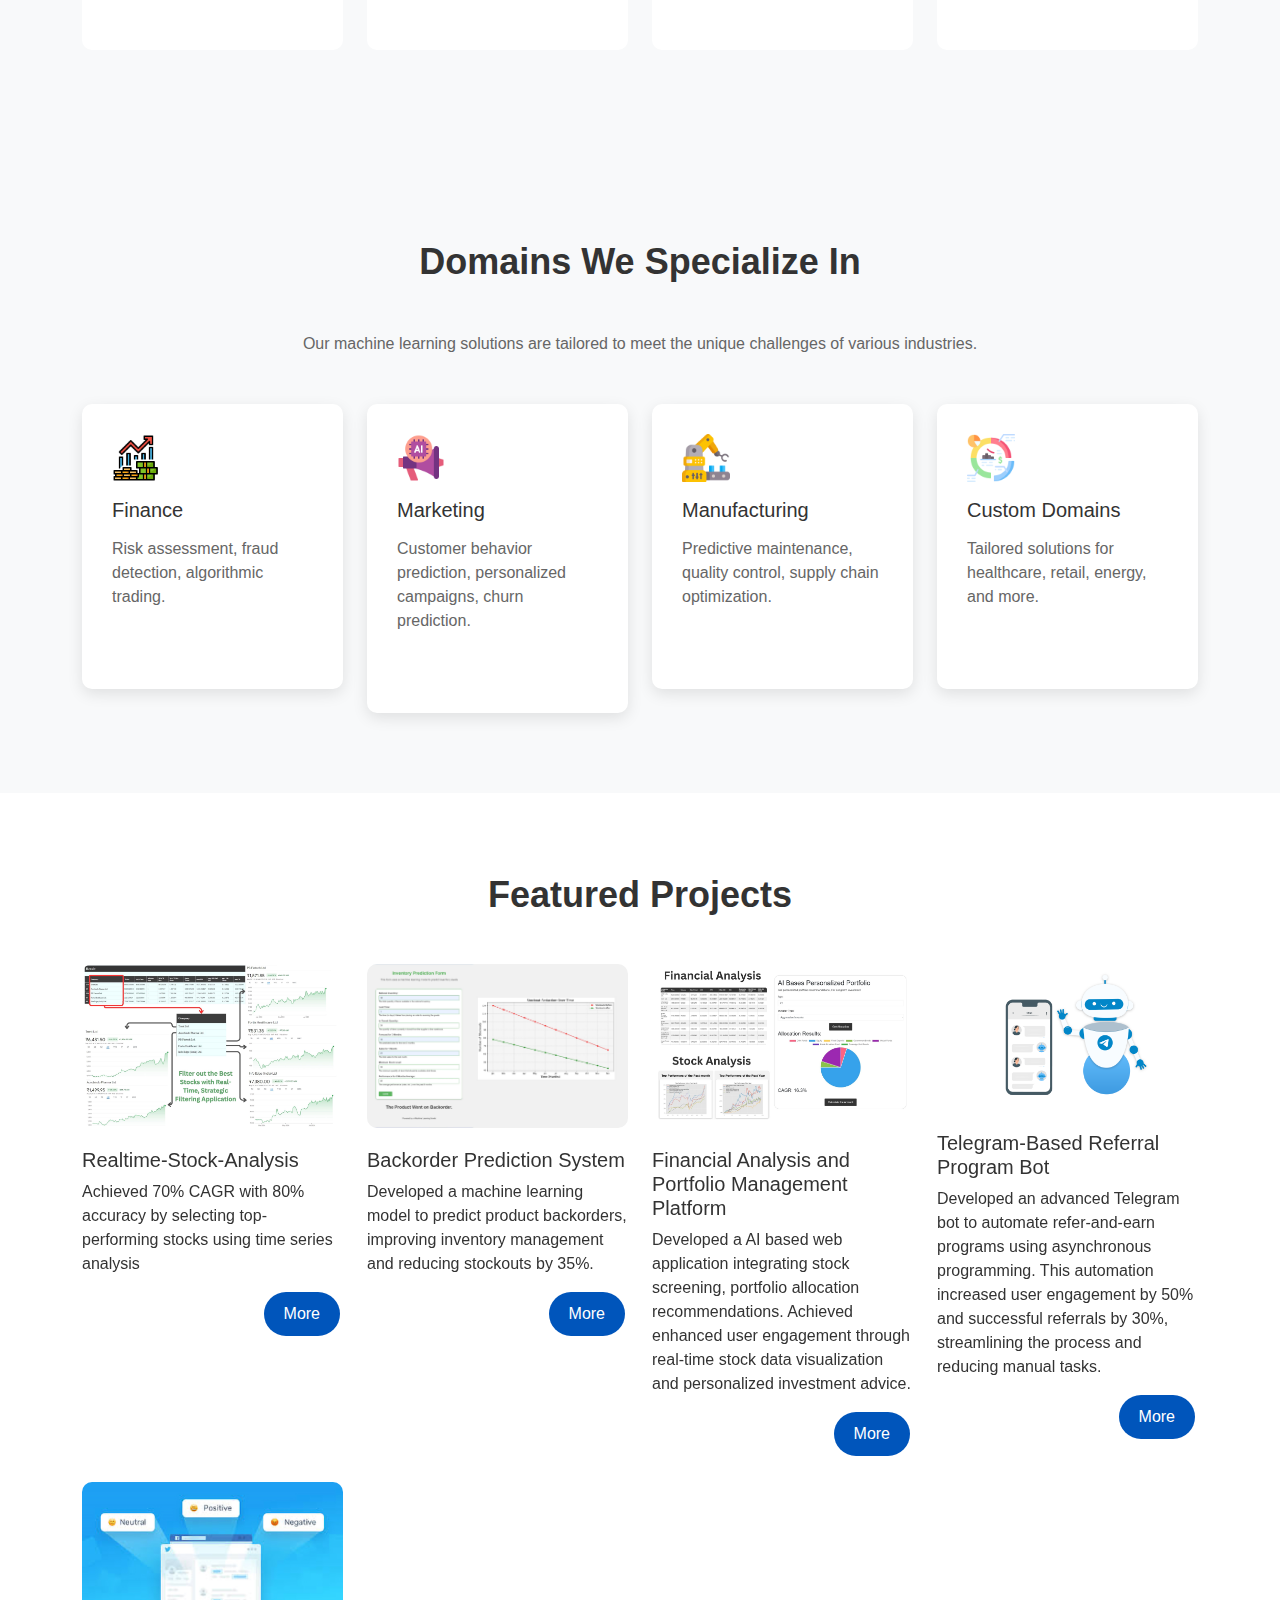
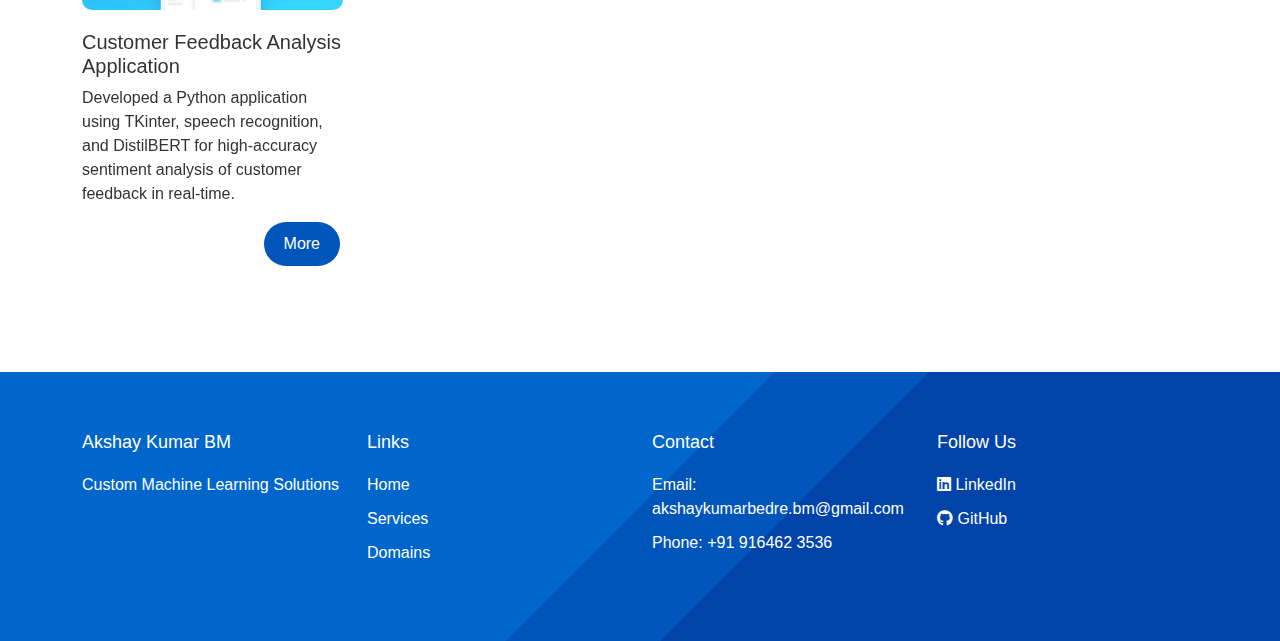
==== commit e5ffa688: "optimus" ====
--- a/index.html
+++ b/index.html
@@ -11,10 +11,13 @@
             background-image: url("pikaso_embed.webp");
             background-size:     cover;                      
             background-repeat:   no-repeat;
-            background-position: center center;  
-            background-origin:inherit;
+            background-position: left center;  
+            background-origin:border-box;
         }
+
+
     </style>
+         <link rel="stylesheet" href="https://cdnjs.cloudflare.com/ajax/libs/font-awesome/6.0.0-beta3/css/all.min.css">    
 </head>
 <body>
     <div class="coverimage" , id="hero">
@@ -43,7 +46,7 @@
                     <div class="col-md-6">
                         <h1>Custom Machine Learning Solutions</h1>
                         <p>I'm Akshay Kumar BM, a data scientist specializing in tailored machine learning solutions for various industries. Let's transform your data into actionable insights.</p>
-                        <a href="#contact" class="btn btn-primary rounded-pill">Get Started</a>
+                        <a href="#Services" class="btn btn-primary rounded-pill">Get Started</a>
                     </div>
                 </div>
             </div>
@@ -79,13 +82,13 @@
             </div>
         </section>
 
-        <section class="success-stats bg-primary text-white">
+        <section class="success-stats bg-primary text-white ">
             <div class="container">
                 <h2>Our Impact</h2>
                 <div class="row">
                     <div class="col-md-4">
                         <div class="stat-item">
-                            <h3 class="add">20+</h3>
+                            <h3 class="add">15+</h3>
                             <p>ML projects successfully deployed</p>
                         </div>
                     </div>
@@ -181,10 +184,16 @@
         <section class="our-projects" id="Projest">
             <div class="container">
                 <h2 class="text-center mb-5">Featured Projects</h2>
-                <div id="projectCarousel" class="carousel slide" data-bs-ride="carousel">
+  
                     <div class="carousel-inner">
                         <div class="carousel-item active">
                             <div class="row">
+                                <div class="col-md-3 project-item">
+                                    <img src="image\Real-time-stock-filter.jpg" alt="Realtime-Stock-Analysis" class="img-fluid">
+                                    <h5>Realtime-Stock-Analysis</h5>
+                                    <p>Achieved 70% CAGR with 80% accuracy by selecting top-performing stocks using time series analysis</p>
+                                    <button type="button" class="btn btn-primary more-btn rounded-pill " data-bs-toggle="modal" data-bs-target="#projectModal" data-title="Realtime-Stock-Analysis" data-img="image\Real-time-stock-filter.jpg" data-description="Achieved a 70% compound annual growth rate (CAGR) with 80% accuracy by selecting top-performing stocks through a time series analysis with a five-year historical backtest. This project demonstrates a robust approach to identifying high-growth investment opportunities based on detailed historical data.">More</button>
+                                </div>
                                 <div class="col-md-3 project-item">
                                     <img src="image/backorder-image.jpg" alt="Backorder Prediction System" class="img-fluid">
                                     <h5>Backorder Prediction System</h5>
@@ -198,31 +207,21 @@
                                     <button type="button" class="btn btn-primary more-btn rounded-pill" data-bs-toggle="modal" data-bs-target="#projectModal" data-title="Financial Analysis and Portfolio Management Platform" data-img="image/Financial.jpg" data-description="Developed a AI based web application integrating stock screening, portfolio allocation recommendations. Achieved enhanced user engagement through real-time stock data visualization and personalized investment advice.">More</button>
                                 </div>
                                 <div class="col-md-3 project-item">
-                                    <img src="project3.jpg" alt="Realtime-Stock-Analysis" class="img-fluid">
-                                    <h5>Realtime-Stock-Analysis</h5>
-                                    <p>Achieved 70% CAGR with 80% accuracy by selecting top-performing stocks using time series analysis</p>
-                                    <button type="button" class="btn btn-primary more-btn rounded-pill " data-bs-toggle="modal" data-bs-target="#projectModal" data-title="Realtime-Stock-Analysis" data-img="project3.jpg" data-description="Achieved 70% CAGR with 80% accuracy by selecting top-performing stocks using time series analysis">More</button>
-                                </div>
-                                <div class="col-md-3 project-item">
                                     <img src="image\telegram_bot.jpg" alt="Telegram-Based Referral Program Bot" class="img-fluid">
                                     <h5>Telegram-Based Referral Program Bot</h5>
                                     <p>Developed an advanced Telegram bot to automate refer-and-earn programs using asynchronous programming. This automation increased user engagement by 50% and successful referrals by 30%, streamlining the process and reducing manual tasks.</p>
                                     <button type="button" class="btn btn-primary more-btn rounded-pill " data-bs-toggle="modal" data-bs-target="#projectModal" data-title="Telegram-Based Referral Program Bot" data-img="image\telegram_git123.gif" data-description="Developed an advanced Telegram bot to automate refer-and-earn programs using asynchronous programming. This automation increased user engagement by 50% and successful referrals by 30%, streamlining the process and reducing manual tasks.">More</button>
                                 </div>
+                                <div class="col-md-3 project-item">
+                                    <img src="image\Sentiment-anylisis.jpeg" alt="Customer Feedback Analysis Application" class="img-fluid">
+                                    <h5>Customer Feedback Analysis Application</h5>
+                                    <p>Developed a Python application using TKinter, speech recognition, and DistilBERT for high-accuracy sentiment analysis of customer feedback in real-time. </p>
+                                    <button type="button" class="btn btn-primary more-btn rounded-pill" data-bs-toggle="modal" data-bs-target="#projectModal" data-title="Customer Feedback Analysis Application" data-img="image\Sentiment-anylisis.jpeg" data-description="Developed a Python application using TKinter, speech recognition, and DistilBERT for high-accuracy sentiment analysis of customer feedback in real-time. This tool provides businesses with actionable insights into customer sentiment, helping improve products and services based on detailed emotional analysis.">More</button>
+                                </div>
                             </div>
                         </div>
-                        <div class="carousel-item">
-                            <div class="row">
-                                <div class="col-md-3 project-item">
-                                    <img src="image\Sentiment-anylisis.jpeg" alt="Real-time Sentiment Analysis App" class="img-fluid">
-                                    <h5>Real-time Sentiment Analysis App</h5>
-                                    <p>Developed a Python app using TKinter, speech recognition, and DistilBERT for high-accuracy sentiment analysis of spoken or written text.</p>
-                                    <button type="button" class="btn btn-primary more-btn rounded-pill" data-bs-toggle="modal" data-bs-target="#projectModal" data-title="Real-time Sentiment Analysis App" data-img="image\Sentiment-anylisis.jpeg" data-description="Developed a Python app using TKinter, speech recognition, and DistilBERT for high-accuracy sentiment analysis of spoken or written text.">More</button>
-                                </div>
-                            </div>
-                        </div>
-                    </div>
-                    
+                        
+                    </div>
                 </div>
             </div>
         
@@ -240,7 +239,8 @@
                         </div>
                     </div>
                 </div>
-            </div>>
+            </div>
+        </section>
         
     </main>
     <footer class="bg-primary text-white" id="Contact">
@@ -267,7 +267,11 @@
                 </div>
                 <div class="col-md-3">
                     <h5>Follow Us</h5>
-                    <!-- Add social media icons -->
+                    <ul class="list-unstyled">
+                        <li><a href="https://www.linkedin.com/in/akshay-kumar-bm" target="_blank"><i class="fab fa-linkedin"></i> LinkedIn</a></li>
+                        <li><a href="https://github.com/akshaykumarbedre" target="_blank"><i class="fab fa-github"></i> GitHub</a></li>
+                        <!-- Add more social media links as needed -->
+                    </ul>
                 </div>
             </div>
         </div>
--- a/styles.css
+++ b/styles.css
@@ -100,6 +100,9 @@
 
 .stat-item {
     text-align: center;
+    margin: auto;
+    margin-top: 10px;
+    margin-bottom: 10px;
 }
 
 .stat-item h3 {
@@ -173,6 +176,10 @@
     margin-bottom: 20px;
 }
 
+.service-item p{
+    text-align: left;
+   
+}
 
 
 footer {
@@ -214,10 +221,11 @@
 
 .project-item {
     position: relative;
-    padding-bottom: 40px; /* Add space for the button */
+    padding-bottom: 70PX; /* Add space for the button */
+    
 }
 .more-btn {
     position: absolute;
  
-    right: 0;
-}+    right: 15px;
+}
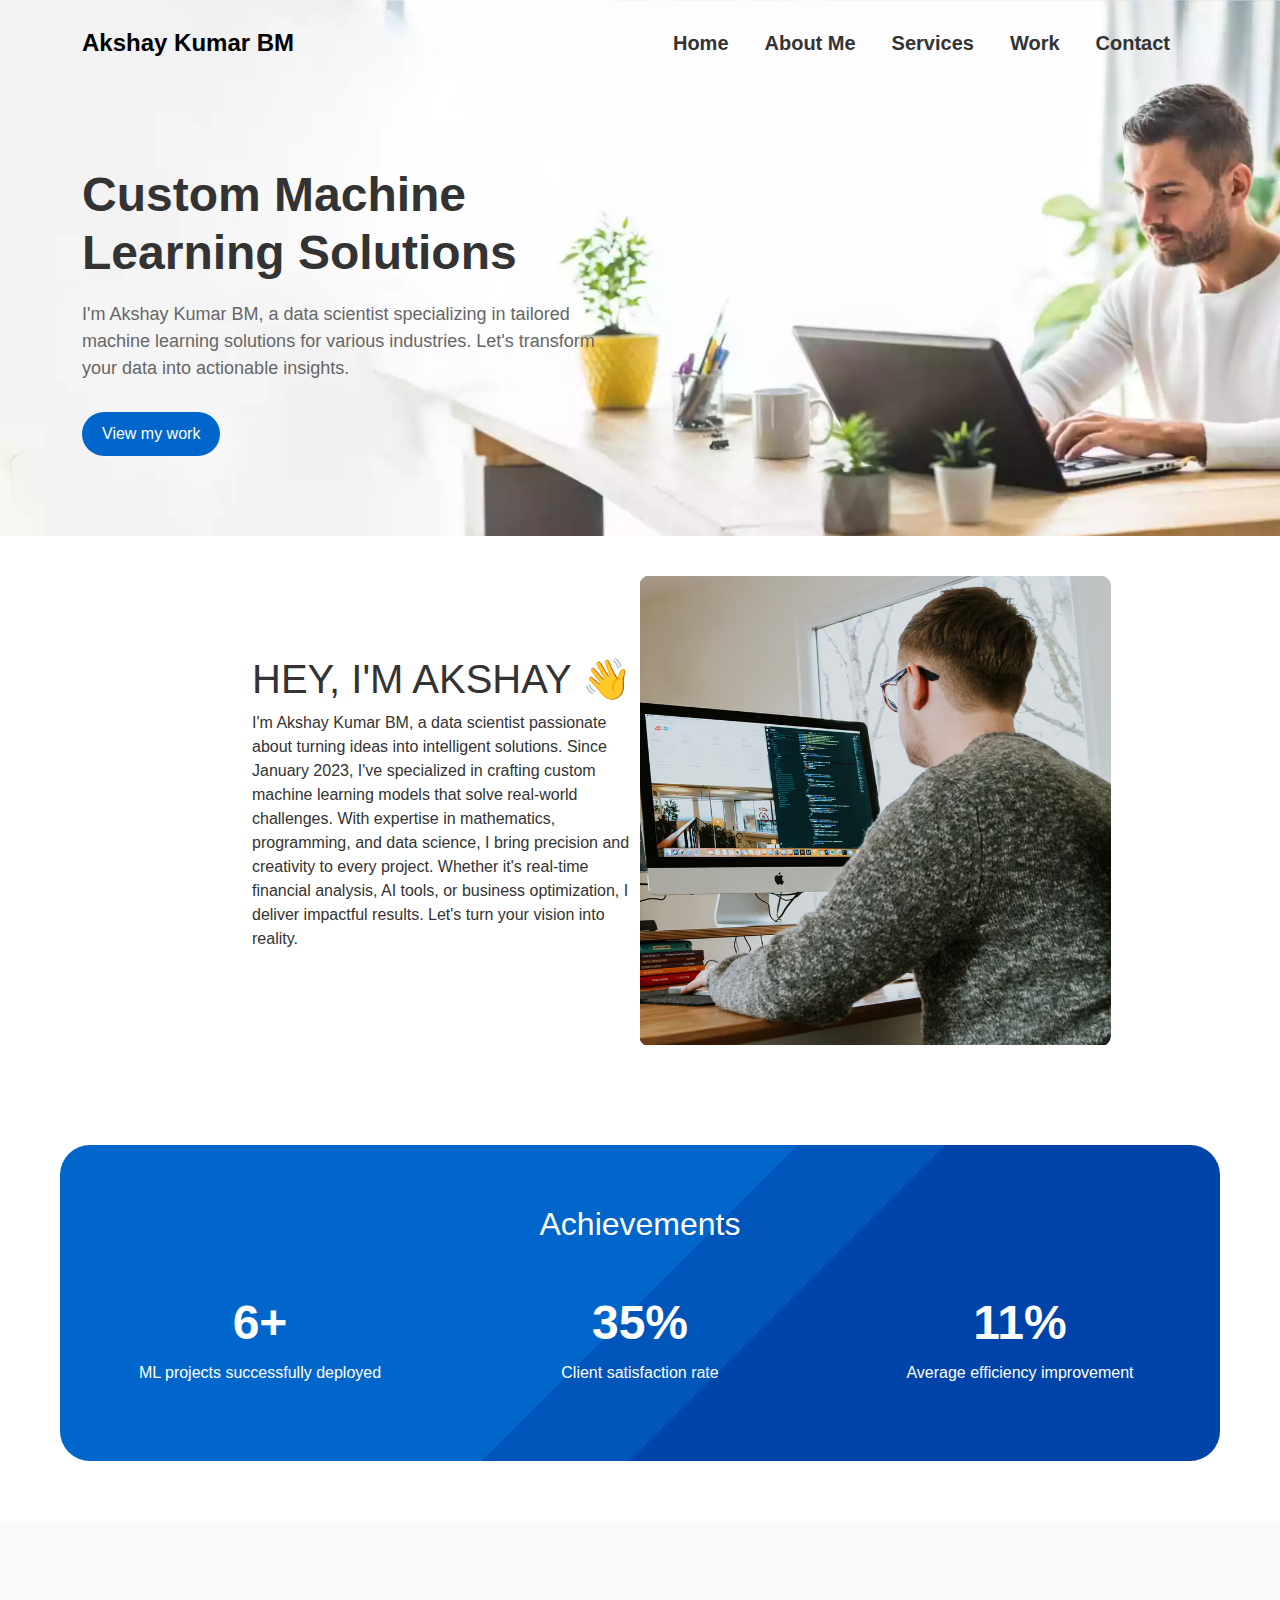
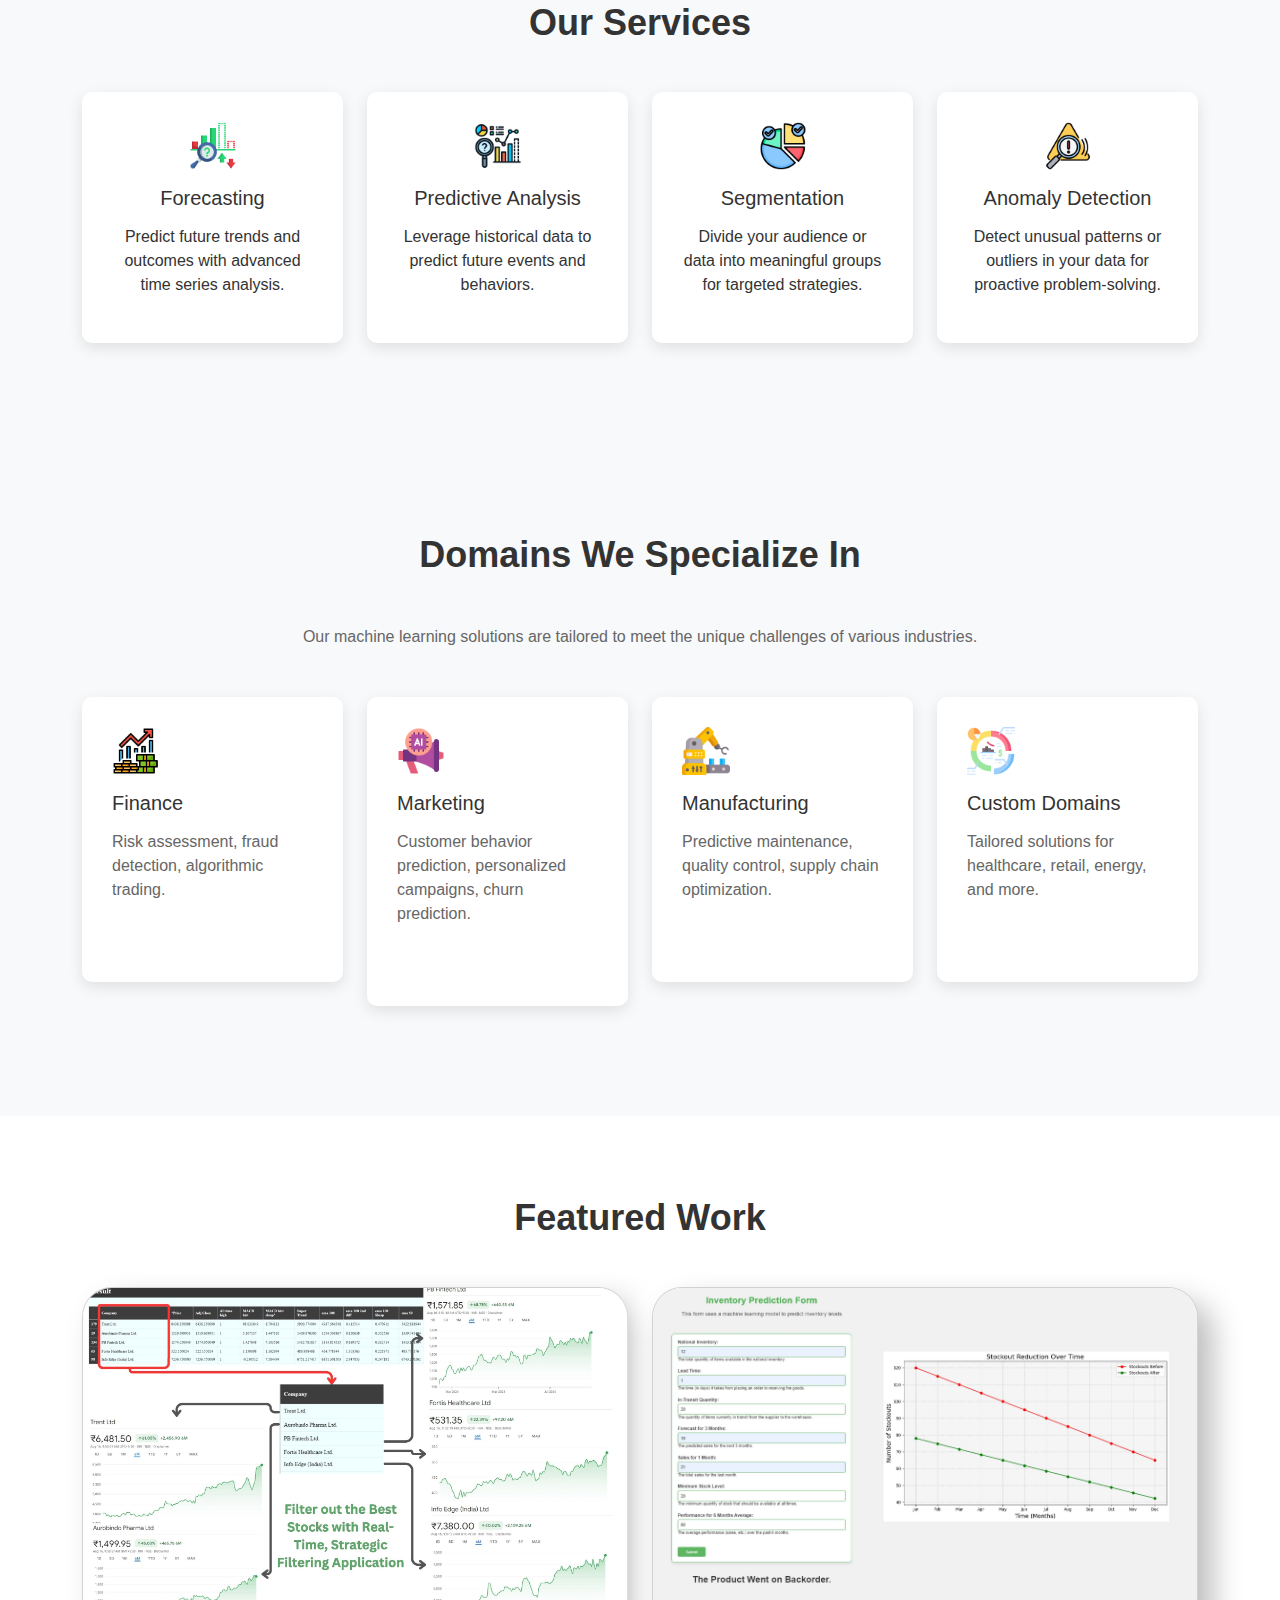
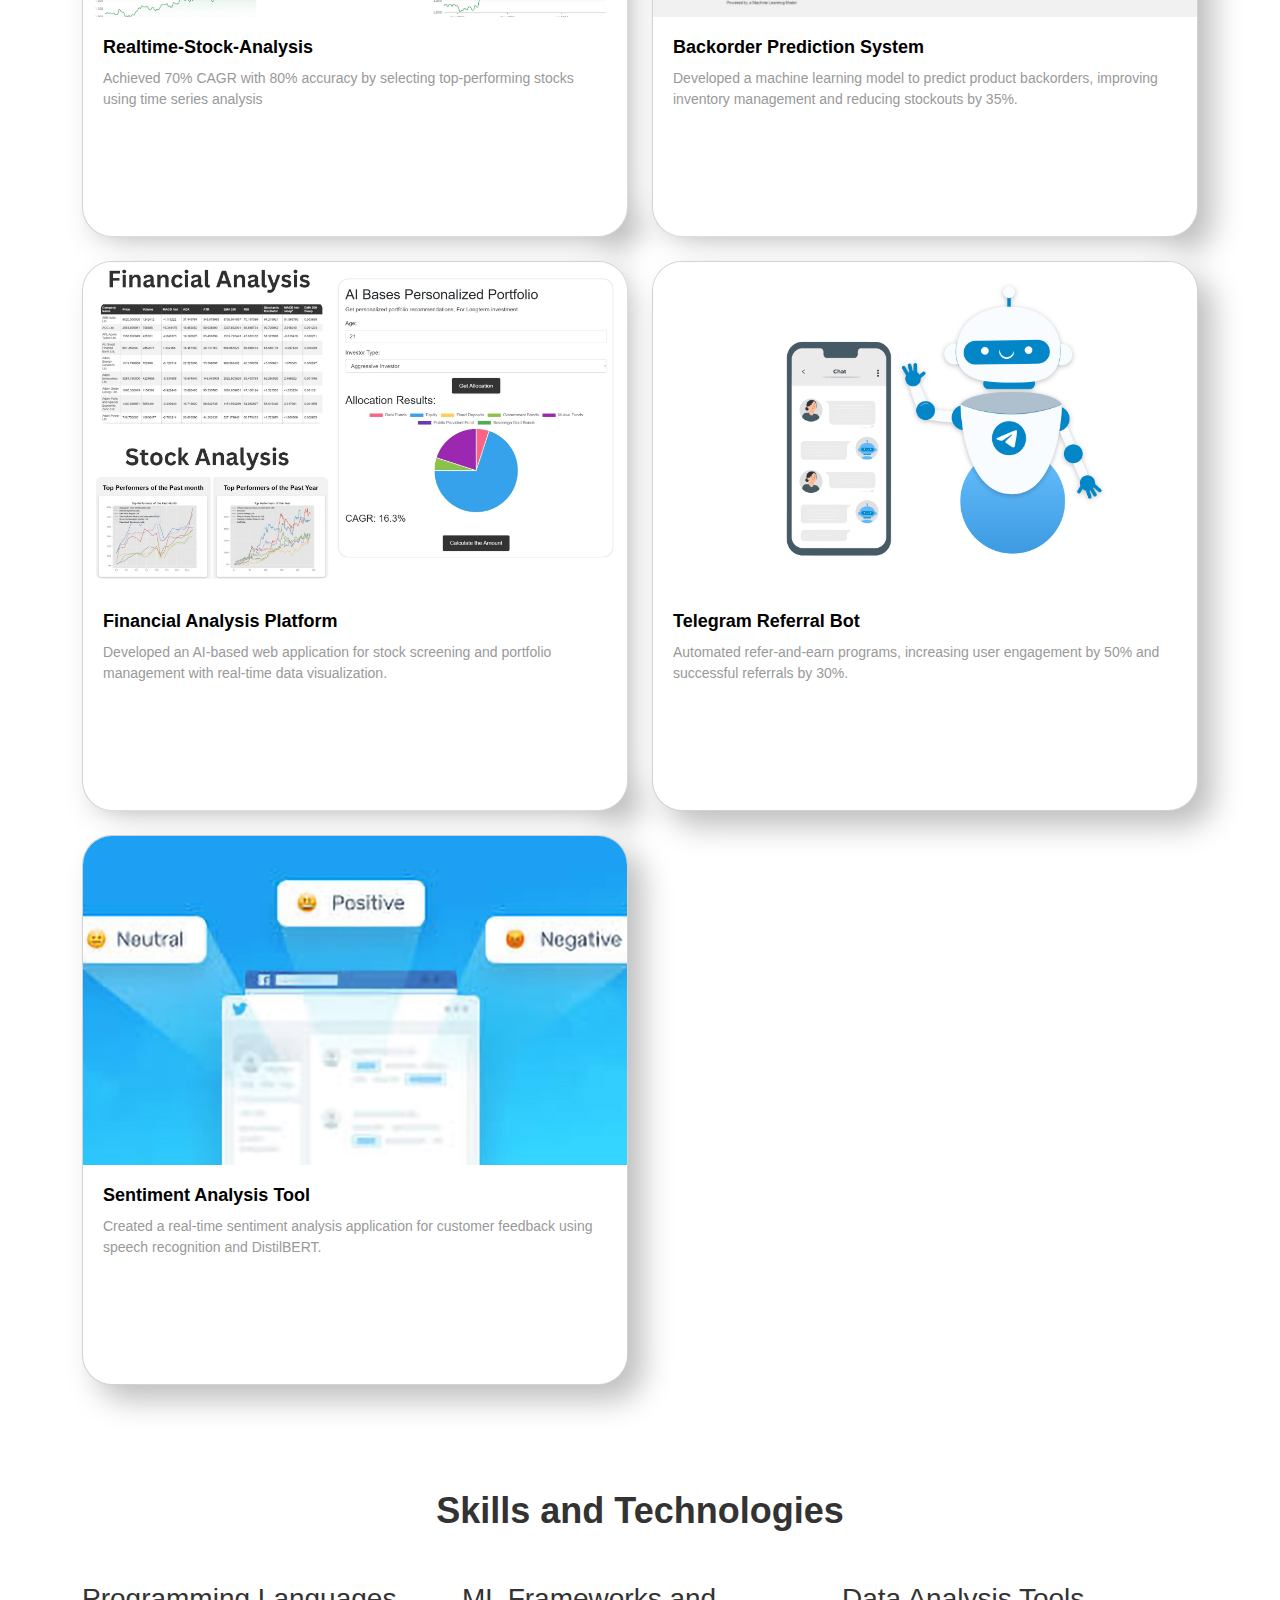
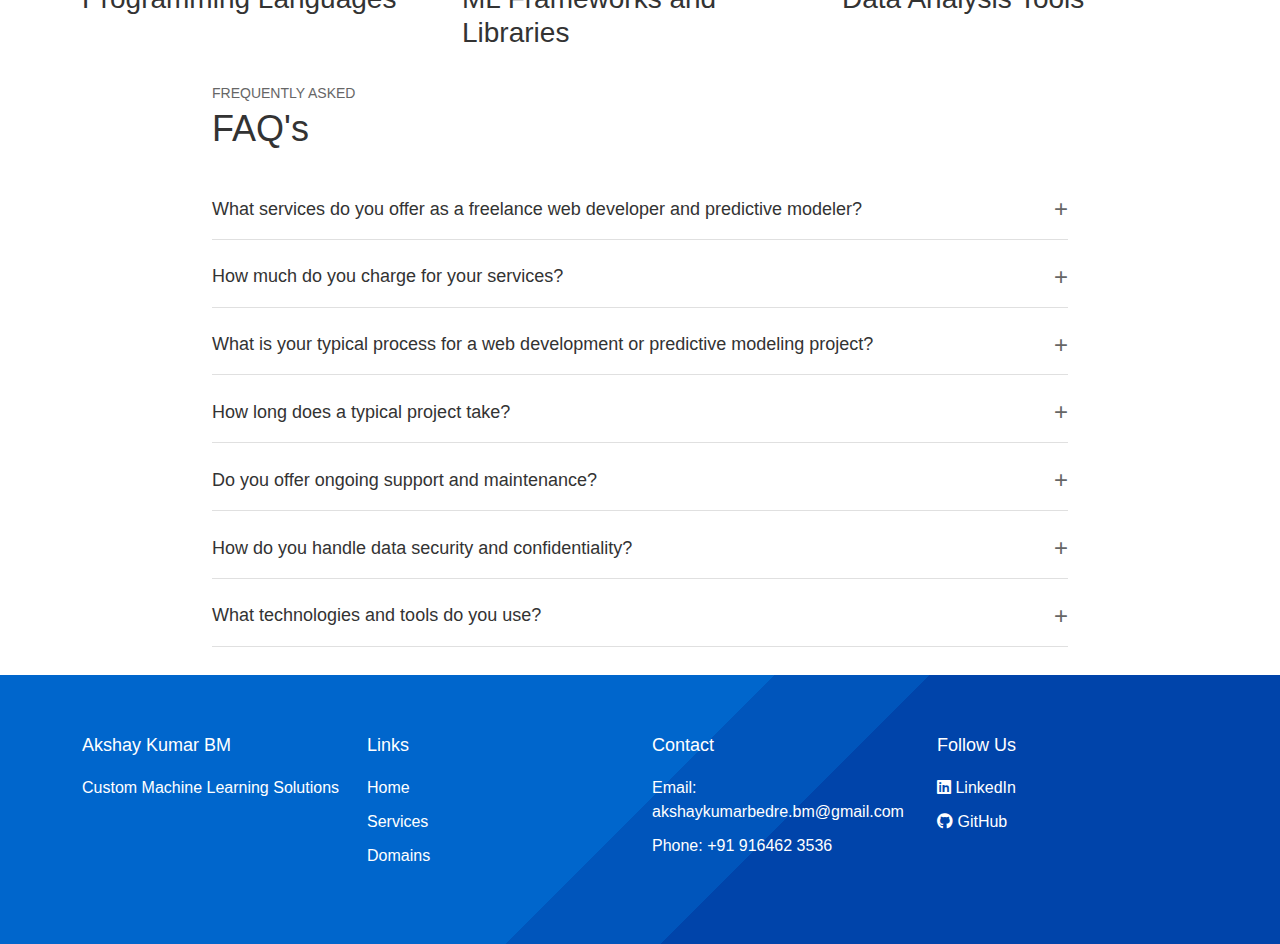
==== commit 3e8c480d: "website" ====
--- a/index.html
+++ b/index.html
@@ -6,85 +6,63 @@
     <title>Akshay Kumar BM - Custom Machine Learning Solutions</title>
     <link href="https://cdn.jsdelivr.net/npm/bootstrap@5.3.0-alpha1/dist/css/bootstrap.min.css" rel="stylesheet">
     <link href="styles.css" rel="stylesheet">
-    <style>
-        .coverimage{ 
-            background-image: url("pikaso_embed.webp");
-            background-size:     cover;                      
-            background-repeat:   no-repeat;
-            background-position: left center;  
-            background-origin:border-box;
-        }
-
-
-    </style>
-         <link rel="stylesheet" href="https://cdnjs.cloudflare.com/ajax/libs/font-awesome/6.0.0-beta3/css/all.min.css">    
+    <link rel="stylesheet" href="https://cdnjs.cloudflare.com/ajax/libs/font-awesome/6.0.0-beta3/css/all.min.css">    
 </head>
 <body>
-    <div class="coverimage" , id="hero">
-    <header class="navbar navbar-expand-lg navbar-light ">
-        <div class="container">
-            <a class="navbar-brand" href="#">Akshay Kumar BM</a>
-            <button class="navbar-toggler" type="button" data-bs-toggle="collapse" data-bs-target="#navbarNav">
-                <span class="navbar-toggler-icon"></span>
-            </button>
-            <div class="collapse navbar-collapse" id="navbarNav">
-                <ul class="navbar-nav ms-auto">
-                    <li class="nav-item"><a class="nav-link" href="#">Home</a></li>
-                    <li class="nav-item"><a class="nav-link" href="#Services">Services</a></li>
-                    <li class="nav-item"><a class="nav-link" href="#Domains">Domains</a></li>
-                    <li class="nav-item"><a class="nav-link" href="#Projest">Projest</a></li>
-                    <li class="nav-item"><a class="nav-link" href="#Contact">Contact</a></li>
-                </ul>
-            </div>
+    <div class="coverimage" id="home">
+        <header class="navbar navbar-expand-lg navbar-light">
+            <div class="container">
+                <a class="navbar-brand" href="#">Akshay Kumar BM</a>
+                <button class="navbar-toggler" type="button" data-bs-toggle="collapse" data-bs-target="#navbarNav">
+                    <span class="navbar-toggler-icon"></span>
+                </button>
+                <div class="collapse navbar-collapse" id="navbarNav">
+                    <ul class="navbar-nav ms-auto">
+                        <li class="nav-item"><a class="nav-link" href="#home">Home</a></li>
+                        <li class="nav-item"><a class="nav-link" href="#about">About Me</a></li>
+                        <li class="nav-item"><a class="nav-link" href="#services">Services</a></li>    
+                        <li class="nav-item"><a class="nav-link" href="#work">Work</a></li>    
+                        <li class="nav-item"><a class="nav-link" href="#contact">Contact</a></li>
+                    </ul>
+                </div>
+            </div>
+        </header>
+
+        <main>
+            <section class="hero">
+                <div class="container">
+                    <div class="row align-items-center">
+                        <div class="col-md-6">
+                            <h1>Custom Machine Learning Solutions</h1>
+                            <p>I'm Akshay Kumar BM, a data scientist specializing in tailored machine learning solutions for various industries. Let's transform your data into actionable insights.</p>
+                            <a href="#work" class="btn btn-primary rounded-pill">View my work</a>
+                        </div>
+                    </div>
+                </div>
+            </section>
         </div>
-    </header>
 
-    <main>
-        <section class="hero">
-            <div class="container">
-                <div class="row align-items-center">
-                    <div class="col-md-6">
-                        <h1>Custom Machine Learning Solutions</h1>
-                        <p>I'm Akshay Kumar BM, a data scientist specializing in tailored machine learning solutions for various industries. Let's transform your data into actionable insights.</p>
-                        <a href="#Services" class="btn btn-primary rounded-pill">Get Started</a>
-                    </div>
-                </div>
-            </div>
-        </section>
-    </div>
+        <section id="about" class="about-me">
+            <div class="container">
+                <div class="col-md-6 about-me_info">
+                    <h1>HEY, I'M AKSHAY <span>👋</span></h1>
+                    <p>
+                        I'm Akshay Kumar BM, a data scientist passionate about turning ideas into intelligent solutions. 
+                        Since January 2023, I've specialized in crafting custom machine learning models that solve 
+                        real-world challenges. With expertise in mathematics, programming, and data science, I bring 
+                        precision and creativity to every project. Whether it's real-time financial analysis, AI tools, 
+                        or business optimization, I deliver impactful results. Let's turn your vision into reality.
+                    </p>
+                </div>
+                <div class="col-md-6 text-right text-md-end image">
+                    <img src="image/profile.png" alt="Akshay's image">
+                </div>
+            </div>
+        </section>
 
-        <section class="features">
-            <div class="container">
-                <div class="row">
-                    <div class="col-md-4">
-                        <div class="feature-item">
-                            <img src="image/icon1.png" alt="Icon">
-                            <h3>Predictive Modeling</h3>
-                            <p>Creating accurate forecasts and predictions for informed decision-making.</p>
-                        </div>
-                    </div>
-                    <div class="col-md-4">
-                        <div class="feature-item">
-                            <img src="image/icon2.png" alt="Icon">
-                            <h3>Advanced Analytics</h3>
-                            <p>Leveraging cutting-edge machine learning techniques for deep insights.</p>
-                        </div>
-                    </div>
-                    
-                    <div class="col-md-4">
-                        <div class="feature-item">
-                            <img src="image/icon3.png" alt="Icon">
-                            <h3>Custom Solutions</h3>
-                            <p>Tailoring machine learning models to your specific business needs.</p>
-                        </div>
-                    </div>
-                </div>
-            </div>
-        </section>
-
-        <section class="success-stats bg-primary text-white ">
-            <div class="container">
-                <h2>Our Impact</h2>
+        <section id="achievements" class="success-stats bg-primary text-white">
+            <div class="container">
+                <h2>Achievements</h2>
                 <div class="row">
                     <div class="col-md-4">
                         <div class="stat-item">
@@ -108,7 +86,7 @@
             </div>
         </section>
 
-        <section class="our-features" id="Services">
+        <section id="services" class="our-features">
             <div class="container">
                 <h2 class="text-center mb-5">Our Services</h2>
                 <div class="row">
@@ -144,7 +122,7 @@
             </div>
         </section>
         
-        <section class="services" id="Domains">
+        <section id="domains" class="services">
             <div class="container">
                 <h2 class="text-center mb-5">Domains We Specialize In</h2>
                 <p class="text-center mb-5">Our machine learning solutions are tailored to meet the unique challenges of various industries.</p>
@@ -181,67 +159,175 @@
             </div>
         </section>
         
-        <section class="our-projects" id="Projest">
-            <div class="container">
-                <h2 class="text-center mb-5">Featured Projects</h2>
-  
-                    <div class="carousel-inner">
-                        <div class="carousel-item active">
-                            <div class="row">
-                                <div class="col-md-3 project-item">
-                                    <img src="image\Real-time-stock-filter.jpg" alt="Realtime-Stock-Analysis" class="img-fluid">
-                                    <h5>Realtime-Stock-Analysis</h5>
-                                    <p>Achieved 70% CAGR with 80% accuracy by selecting top-performing stocks using time series analysis</p>
-                                    <button type="button" class="btn btn-primary more-btn rounded-pill " data-bs-toggle="modal" data-bs-target="#projectModal" data-title="Realtime-Stock-Analysis" data-img="image\Real-time-stock-filter.jpg" data-description="Achieved a 70% compound annual growth rate (CAGR) with 80% accuracy by selecting top-performing stocks through a time series analysis with a five-year historical backtest. This project demonstrates a robust approach to identifying high-growth investment opportunities based on detailed historical data.">More</button>
-                                </div>
-                                <div class="col-md-3 project-item">
-                                    <img src="image/backorder-image.jpg" alt="Backorder Prediction System" class="img-fluid">
-                                    <h5>Backorder Prediction System</h5>
-                                    <p>Developed a machine learning model to predict product backorders, improving inventory management and reducing stockouts by 35%.</p>
-                                    <button type="button" class="btn btn-primary more-btn rounded-pill" data-bs-toggle="modal" data-bs-target="#projectModal" data-title="Backorder Prediction System" data-img="image/backorder-image.jpg" data-description="Developed a machine learning model to predict product backorders, improving inventory management and reducing stockouts by 35%.">More</button>
-                                </div>
-                                <div class="col-md-3 project-item">
-                                    <img src="image/Financial.jpg" alt="Financial Analysis and Portfolio Management Platform" class="img-fluid">
-                                    <h5>Financial Analysis and Portfolio Management Platform</h5>
-                                    <p>Developed a AI based web application integrating stock screening, portfolio allocation recommendations. Achieved enhanced user engagement through real-time stock data visualization and personalized investment advice.</p>
-                                    <button type="button" class="btn btn-primary more-btn rounded-pill" data-bs-toggle="modal" data-bs-target="#projectModal" data-title="Financial Analysis and Portfolio Management Platform" data-img="image/Financial.jpg" data-description="Developed a AI based web application integrating stock screening, portfolio allocation recommendations. Achieved enhanced user engagement through real-time stock data visualization and personalized investment advice.">More</button>
-                                </div>
-                                <div class="col-md-3 project-item">
-                                    <img src="image\telegram_bot.jpg" alt="Telegram-Based Referral Program Bot" class="img-fluid">
-                                    <h5>Telegram-Based Referral Program Bot</h5>
-                                    <p>Developed an advanced Telegram bot to automate refer-and-earn programs using asynchronous programming. This automation increased user engagement by 50% and successful referrals by 30%, streamlining the process and reducing manual tasks.</p>
-                                    <button type="button" class="btn btn-primary more-btn rounded-pill " data-bs-toggle="modal" data-bs-target="#projectModal" data-title="Telegram-Based Referral Program Bot" data-img="image\telegram_git123.gif" data-description="Developed an advanced Telegram bot to automate refer-and-earn programs using asynchronous programming. This automation increased user engagement by 50% and successful referrals by 30%, streamlining the process and reducing manual tasks.">More</button>
-                                </div>
-                                <div class="col-md-3 project-item">
-                                    <img src="image\Sentiment-anylisis.jpeg" alt="Customer Feedback Analysis Application" class="img-fluid">
-                                    <h5>Customer Feedback Analysis Application</h5>
-                                    <p>Developed a Python application using TKinter, speech recognition, and DistilBERT for high-accuracy sentiment analysis of customer feedback in real-time. </p>
-                                    <button type="button" class="btn btn-primary more-btn rounded-pill" data-bs-toggle="modal" data-bs-target="#projectModal" data-title="Customer Feedback Analysis Application" data-img="image\Sentiment-anylisis.jpeg" data-description="Developed a Python application using TKinter, speech recognition, and DistilBERT for high-accuracy sentiment analysis of customer feedback in real-time. This tool provides businesses with actionable insights into customer sentiment, helping improve products and services based on detailed emotional analysis.">More</button>
-                                </div>
-                            </div>
-                        </div>
-                        
-                    </div>
-                </div>
-            </div>
-        
-       
-            <div class="modal fade" id="projectModal" tabindex="-1" aria-labelledby="projectModalLabel" aria-hidden="true">
-                <div class="modal-dialog modal-lg">
-                    <div class="modal-content">
-                        <div class="modal-header">
-                            <h5 class="modal-title" id="projectModalLabel">Project Title</h5>
-                            <button type="button" class="btn-close" data-bs-dismiss="modal" aria-label="Close"></button>
-                        </div>
-                        <div class="modal-body">
-                            <img src="" alt="Project Image" class="img-fluid" id="projectModalImg">
-                            <p id="projectModalDesc"></p>
-                        </div>
-                    </div>
-                </div>
-            </div>
-        </section>
-        
+        <section class="our-projects" id="work">
+            <div class="container">
+                <h2 class="text-center mb-5">Featured Work</h2>
+                <div class="row">
+                    <!-- Realtime-Stock-Analysis -->
+                    <div class="col-md-6 mb-4">
+                        <div class="card" data-bs-toggle="modal" data-bs-target="#projectModal" data-title="Realtime-Stock-Analysis" data-img="image/Real-time-stock-filter.jpg" data-description="Achieved a 70% compound annual growth rate (CAGR) with 80% accuracy by selecting top-performing stocks through a time series analysis with a five-year historical backtest. This project demonstrates a robust approach to identifying high-growth investment opportunities based on detailed historical data.">
+                            <div class="img">
+                                <img src="image/Real-time-stock-filter.jpg" alt="Realtime-Stock-Analysis" class="card__image">
+                            </div>
+                            <div class="text">
+                                <h3 class="h3">Realtime-Stock-Analysis</h3>
+                                <p class="p">Achieved 70% CAGR with 80% accuracy by selecting top-performing stocks using time series analysis</p>
+                            </div>
+                        </div>
+                    </div>
+        
+                    <!-- Backorder Prediction System -->
+                    <div class="col-md-6 mb-4">
+                        <div class="card" data-bs-toggle="modal" data-bs-target="#projectModal" data-title="Backorder Prediction System" data-img="image/backorder-image.jpg" data-description="Developed a machine learning model to predict product backorders, improving inventory management and reducing stockouts by 35%.">
+                            <div class="img">
+                                <img src="image/backorder-image.jpg" alt="Backorder Prediction System" class="card__image">
+                            </div>
+                            <div class="text">
+                                <h3 class="h3">Backorder Prediction System</h3>
+                                <p class="p">Developed a machine learning model to predict product backorders, improving inventory management and reducing stockouts by 35%.</p>
+                            </div>
+                        </div>
+                    </div>
+        
+                    <!-- Financial Analysis Platform -->
+                    <div class="col-md-6 mb-4">
+                        <div class="card" data-bs-toggle="modal" data-bs-target="#projectModal" data-title="Financial Analysis and Portfolio Management Platform" data-img="image/Financial.jpg" data-description="Developed an AI-based web application integrating stock screening and portfolio allocation recommendations. Achieved enhanced user engagement through real-time stock data visualization and personalized investment advice.">
+                            <div class="img">
+                                <img src="image/Financial.jpg" alt="Financial Analysis and Portfolio Management Platform" class="card__image">
+                            </div>
+                            <div class="text">
+                                <h3 class="h3">Financial Analysis Platform</h3>
+                                <p class="p">Developed an AI-based web application for stock screening and portfolio management with real-time data visualization.</p>
+                            </div>
+                        </div>
+                    </div>
+        
+                    <!-- Telegram Referral Bot -->
+                    <div class="col-md-6 mb-4">
+                        <div class="card" data-bs-toggle="modal" data-bs-target="#projectModal" data-title="Telegram-Based Referral Program Bot" data-img="image\telegram_git123.gif" data-description="Developed an advanced Telegram bot to automate refer-and-earn programs using asynchronous programming. This automation increased user engagement by 50% and successful referrals by 30%, streamlining the process and reducing manual tasks.">
+                            <div class="img">
+                                <img src="image/telegram_bot.jpg" alt="Telegram-Based Referral Program Bot" class="card__image">
+                            </div>
+                            <div class="text">
+                                <h3 class="h3">Telegram Referral Bot</h3>
+                                <p class="p">Automated refer-and-earn programs, increasing user engagement by 50% and successful referrals by 30%.</p>
+                            </div>
+                        </div>
+                    </div>
+        
+                    <!-- Sentiment Analysis Tool -->
+                    <div class="col-md-6 mb-4">
+                        <div class="card" data-bs-toggle="modal" data-bs-target="#projectModal" data-title="Customer Feedback Analysis Application" data-img="image/Sentiment-anylisis.jpeg" data-description="Developed a Python application using TKinter, speech recognition, and DistilBERT for high-accuracy sentiment analysis of customer feedback in real-time. This tool provides businesses with actionable insights into customer sentiment, helping improve products and services based on detailed emotional analysis.">
+                            <div class="img">
+                                <img src="image/Sentiment-anylisis.jpeg" alt="Customer Feedback Analysis Application" class="card__image">
+                            </div>
+                            <div class="text">
+                                <h3 class="h3">Sentiment Analysis Tool</h3>
+                                <p class="p">Created a real-time sentiment analysis application for customer feedback using speech recognition and DistilBERT.</p>
+                            </div>
+                        </div>
+                    </div>
+                </div>
+            </div>
+        </section>
+        
+        <!-- Modal -->
+        <div class="modal fade" id="projectModal" tabindex="-1" aria-labelledby="projectModalLabel" aria-hidden="true">
+            <div class="modal-dialog modal-lg">
+                <div class="modal-content">
+                    <div class="modal-header">
+                        <h5 class="modal-title" id="projectModalLabel">Project Title</h5>
+                        <button type="button" class="btn-close" data-bs-dismiss="modal" aria-label="Close"></button>
+                    </div>
+                    <div class="modal-body">
+                        <img src="" alt="Project Image" class="img-fluid" id="projectModalImg">
+                        <p id="projectModalDesc"></p>
+                    </div>
+                </div>
+            </div>
+        </div>
+        <section id="skills" class="skills">
+            <div class="container">
+                <h2 class="section-title">Skills and Technologies</h2>
+                <div class="row">
+                    <div class="col-md-4">
+                        <h3>Programming Languages</h3>
+                        <ul>
+                            <!-- Add programming languages -->
+                        </ul>
+                    </div>
+                    <div class="col-md-4">
+                        <h3>ML Frameworks and Libraries</h3>
+                        <ul>
+                            <!-- Add ML frameworks and libraries -->
+                        </ul>
+                    </div>
+                    <div class="col-md-4">
+                        <h3>Data Analysis Tools</h3>
+                        <ul>
+                            <!-- Add data analysis tools -->
+                        </ul>
+                    </div>
+                </div>
+            </div>
+        </section>
+<!---
+        <section id="testimonials" class="testimonials">
+            <div class="container">
+                <h2 class="section-title">Testimonials</h2>
+                <div class="row">
+                    Add testimonial items here 
+                </div>
+            </div>
+        </section>-->
+        <section class="faq">
+            <h2>Frequently Asked</h2>
+            <h1>FAQ's</h1>
+            <div class="faq-list">
+                <div class="faq-item">
+                    <h3 class="faq-question">What services do you offer as a freelance web developer and predictive modeler?</h3>
+                    <div class="faq-answer">
+                        <p>As a freelance web developer, I offer services including responsive website design, custom web application development, e-commerce solutions, and website maintenance. For predictive modeling, I provide data analysis, machine learning model development, statistical forecasting, and business intelligence solutions.</p>
+                    </div>
+                </div>
+                <div class="faq-item">
+                    <h3 class="faq-question">How much do you charge for your services?</h3>
+                    <div class="faq-answer">
+                        <p>My rates vary depending on the project complexity, scope, and timeline. For web development, I typically charge between $50-$150 per hour. Predictive modeling projects are often priced on a project basis, ranging from $1,000 to $10,000+. I'm happy to provide a custom quote after discussing your specific needs.</p>
+                    </div>
+                </div>
+                <div class="faq-item">
+                    <h3 class="faq-question">What is your typical process for a web development or predictive modeling project?</h3>
+                    <div class="faq-answer">
+                        <p>My process typically includes: 1) Initial consultation and requirements gathering, 2) Proposal and contract agreement, 3) Design or model development phase, 4) Implementation and testing, 5) Client review and feedback, 6) Refinement and final delivery, 7) Post-project support. I maintain clear communication throughout to ensure we're aligned on project goals and progress.</p>
+                    </div>
+                </div>
+                <div class="faq-item">
+                    <h3 class="faq-question">How long does a typical project take?</h3>
+                    <div class="faq-answer">
+                        <p>Project timelines vary greatly depending on complexity. A simple website might take 2-4 weeks, while a complex web application could take 2-3 months. Predictive modeling projects typically range from 2 weeks for a basic model to 2-3 months for more advanced systems. I'll provide a more accurate timeline after understanding your specific project requirements.</p>
+                    </div>
+                </div>
+                <div class="faq-item">
+                    <h3 class="faq-question">Do you offer ongoing support and maintenance?</h3>
+                    <div class="faq-answer">
+                        <p>Yes, I offer ongoing support and maintenance for both web development and predictive modeling projects. For websites, this can include updates, security patches, and content changes. For predictive models, I provide model monitoring, retraining, and refinement services to ensure continued accuracy and relevance.</p>
+                    </div>
+                </div>
+                <div class="faq-item">
+                    <h3 class="faq-question">How do you handle data security and confidentiality?</h3>
+                    <div class="faq-answer">
+                        <p>I take data security and confidentiality very seriously. For web projects, I implement industry-standard security practices including HTTPS, secure coding practices, and regular security audits. For predictive modeling, I follow data protection regulations, use secure data transfer methods, and can sign NDAs as needed. All client data is treated with the utmost confidentiality.</p>
+                    </div>
+                </div>
+                <div class="faq-item">
+                    <h3 class="faq-question">What technologies and tools do you use?</h3>
+                    <div class="faq-answer">
+                        <p>For web development, I'm proficient in HTML5, CSS3, JavaScript (including frameworks like React and Vue.js), PHP, and Python. I work with databases like MySQL and MongoDB. For predictive modeling, I use Python with libraries such as scikit-learn, TensorFlow, and PyTorch. I'm also experienced with data visualization tools like Tableau and PowerBI.</p>
+                    </div>
+                </div>
+            </div>
+        </section>
     </main>
     <footer class="bg-primary text-white" id="Contact">
         <div class="container">
@@ -276,8 +362,23 @@
             </div>
         </div>
     </footer>
+        
+        <div class="modal fade" id="projectModal" tabindex="-1" aria-labelledby="projectModalLabel" aria-hidden="true">
+            <div class="modal-dialog modal-lg">
+                <div class="modal-content">
+                    <div class="modal-header">
+                        <h5 class="modal-title" id="projectModalLabel">Project Title</h5>
+                        <button type="button" class="btn-close" data-bs-dismiss="modal" aria-label="Close"></button>
+                    </div>
+                    <div class="modal-body">
+                        <img src="" alt="Project Image" class="img-fluid" id="projectModalImg">
+                        <p id="projectModalDesc"></p>
+                    </div>
+                </div>
+            </div>
+        </div>
     
-    <script src="https://cdn.jsdelivr.net/npm/bootstrap@5.3.0-alpha1/dist/js/bootstrap.bundle.min.js"></script>
-    <script src="script.js"></script>
-</body>
-</html>+        <script src="https://cdn.jsdelivr.net/npm/bootstrap@5.3.0-alpha1/dist/js/bootstrap.bundle.min.js"></script>
+        <script src="script.js"></script>
+    </body>
+    </html>--- a/styles.css
+++ b/styles.css
@@ -221,11 +221,272 @@
 
 .project-item {
     position: relative;
-    padding-bottom: 70PX; /* Add space for the button */
+    padding-bottom: 70PX; 
     
 }
-.more-btn {
-    position: absolute;
- 
-    right: 15px;
-}
+:root {
+    --primary-color: #0066cc;
+    --secondary-color: #0055bb;
+    --tertiary-color: #0044aa;
+    --text-color: #333;
+    --light-text-color: #666;
+    --background-color: #fff;
+}
+
+body {
+    font-family: 'Arial', sans-serif;
+    color: var(--text-color);
+    transition: background-color 0.3s, color 0.3s;
+}
+
+body.dark-mode {
+    --text-color: #f0f0f0;
+    --light-text-color: #ccc;
+    --background-color: #222;
+}
+
+.coverimage { 
+    background-image: url("pikaso_embed.webp");
+    background-size: cover;
+    background-repeat: no-repeat;
+    background-position: left center;
+    background-origin: border-box;
+}
+
+.navbar {
+    padding: 1.25rem 0;
+}
+
+.navbar-brand {
+    font-weight: bold;
+    font-size: 1.5rem;
+}
+
+.nav-link {
+    font-size: 1.25rem;
+    font-weight: bold;
+    color: var(--text-color);
+    margin-right: 1.25rem;
+}
+
+.btn-primary {
+    background-color: var(--primary-color);
+    border: none;
+    padding: 0.625rem 1.25rem;
+    border-radius: 0.3125rem;
+}
+
+.hero {
+    padding: 5rem 0;
+}
+
+.hero h1 {
+    font-size: 3rem;
+    font-weight: bold;
+    margin-bottom: 1.25rem;
+}
+
+.hero p {
+    font-size: 1.125rem;
+    color: var(--light-text-color);
+    margin-bottom: 1.875rem;
+}
+
+.section-title {
+    font-size: 2.25rem;
+    font-weight: bold;
+    text-align: center;
+    margin-bottom: 3.125rem;
+}
+
+.feature-item, .service-item, .domain-item, .skill-item {
+    background-color: var(--background-color);
+    padding: 1.875rem;
+    border-radius: 0.625rem;
+    box-shadow: 0 0.3125rem 0.9375rem rgba(0,0,0,0.1);
+    transition: transform 0.3s ease, background-color 0.3s;
+    margin-bottom: 1.875rem;
+}
+
+.feature-item:hover, .service-item:hover, .domain-item:hover, .skill-item:hover {
+    transform: translateY(-0.3125rem);
+}
+
+.success-stats {
+    padding: 3.75rem 0;
+    background-image: linear-gradient(
+        135deg,
+        var(--primary-color) 0%,
+        var(--primary-color) 50%,
+        var(--secondary-color) 50%,
+        var(--secondary-color) 60%,
+        var(--tertiary-color) 60%,
+        var(--tertiary-color) 100%
+    );
+    color: white;
+    border-radius: 1.875rem;
+    margin: 3.75rem;
+}
+
+footer {
+    background-image: linear-gradient(
+        135deg,
+        var(--primary-color) 0%,
+        var(--primary-color) 50%,
+        var(--secondary-color) 50%,
+        var(--secondary-color) 60%,
+        var(--tertiary-color) 60%,
+        var(--tertiary-color) 100%
+    );
+    color: white;
+    padding: 3.75rem 0;
+}
+.faq {
+    font-family: Arial, sans-serif;
+    max-width: 70%;
+    margin: 0 auto;
+    padding: 20px;
+}
+
+.faq h2 {
+    text-transform: uppercase;
+    font-size: 14px;
+    color: #666;
+    margin-bottom: 0;
+}
+
+.faq h1 {
+    font-size: 36px;
+    margin-top: 5px;
+    margin-bottom: 30px;
+}
+
+.faq-list {
+    list-style-type: none;
+    padding: 0;
+}
+
+.faq-question {
+    font-size: 18px;
+    color: #333;
+    padding: 15px 0;
+    border-bottom: 1px solid #e0e0e0;
+    cursor: pointer;
+    display: flex;
+    justify-content: space-between;
+    align-items: center;
+}
+
+.faq-question::after {
+    content: '+';
+    font-size: 24px;
+    color: #666;
+}
+
+.faq-question.active::after {
+    content: '-';
+}
+
+.faq-answer {
+    display: none;
+    padding: 15px 0;
+    color: #666;
+    line-height: 1.6;
+}
+#about.about-me {
+    padding: 40px;
+    display: flex;
+    flex-wrap: wrap;
+    justify-content: center;
+    align-items: center;
+  }
+  
+  #about.about-me .container {
+    max-width: 800px;
+    width: 100%;
+    display: flex;
+    flex-wrap: wrap;
+    justify-content: center;
+    align-items: center;
+  }
+  
+
+  @media (max-width: 768px) {
+    #about.about-me .container {
+      flex-direction: column;
+    }
+  
+    #about.about-me .image {
+      margin-left: 0;
+      margin-top: 20px;
+    }
+  }
+  
+
+
+  .our-projects .card {
+    width: 100%;
+    height: 550px;
+    background: white;
+    border-radius: 30px;
+    box-shadow: 15px 15px 30px #bebebe, -15px -15px 30px #ffffff;
+    transition: 0.2s ease-in-out;
+    overflow: hidden;
+    cursor: pointer;
+    display: flex;
+    flex-direction: column;
+}
+
+.our-projects .card:hover {
+    box-shadow: 0px 10px 20px rgba(0,0,0,0.1);
+}
+
+.our-projects .card .img {
+    width: 100%;
+    height: 60%;
+    overflow: hidden;
+}
+
+.our-projects .card .img img {
+    width: 100%;
+    height: 100%;
+    object-fit: cover;
+    border-top-left-radius: 20px;
+    border-top-right-radius: 20px;
+}
+
+.our-projects .card .text {
+    padding: 20px;
+    display: flex;
+    flex-direction: column;
+    justify-content: flex-start;
+    height: 40%;
+}
+
+.our-projects .card .text .h3 {
+    font-size: 18px;
+    font-weight: 600;
+    color: black;
+    margin-bottom: 10px;
+}
+
+.our-projects .card .text .p {
+    color: #999999;
+    font-size: 14px;
+    margin-bottom: 10px;
+}
+
+#projectModal .modal-dialog {
+    max-width: 800px;
+}
+
+#projectModal .modal-content {
+    border-radius: 20px;
+}
+
+#projectModal .modal-body img {
+    width: 100%;
+    height: auto;
+    border-radius: 10px;
+    margin-bottom: 20px;
+}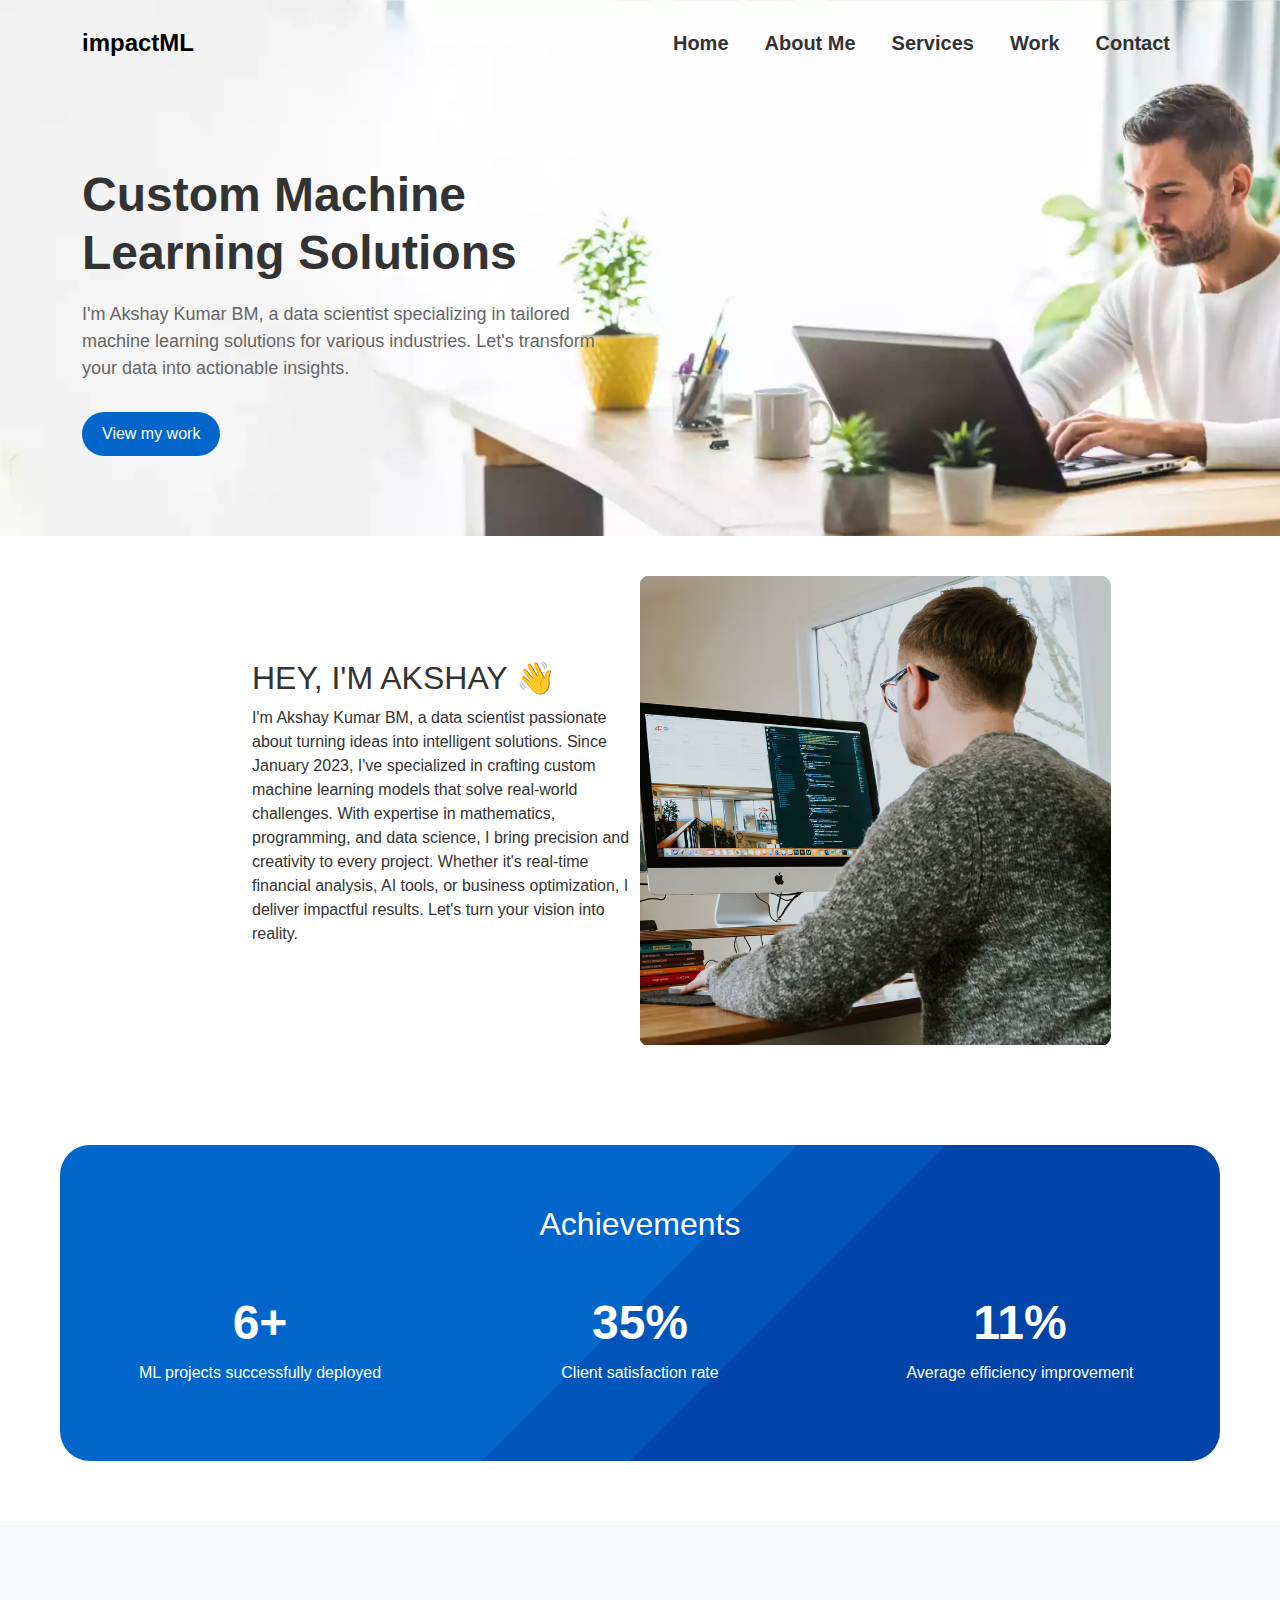
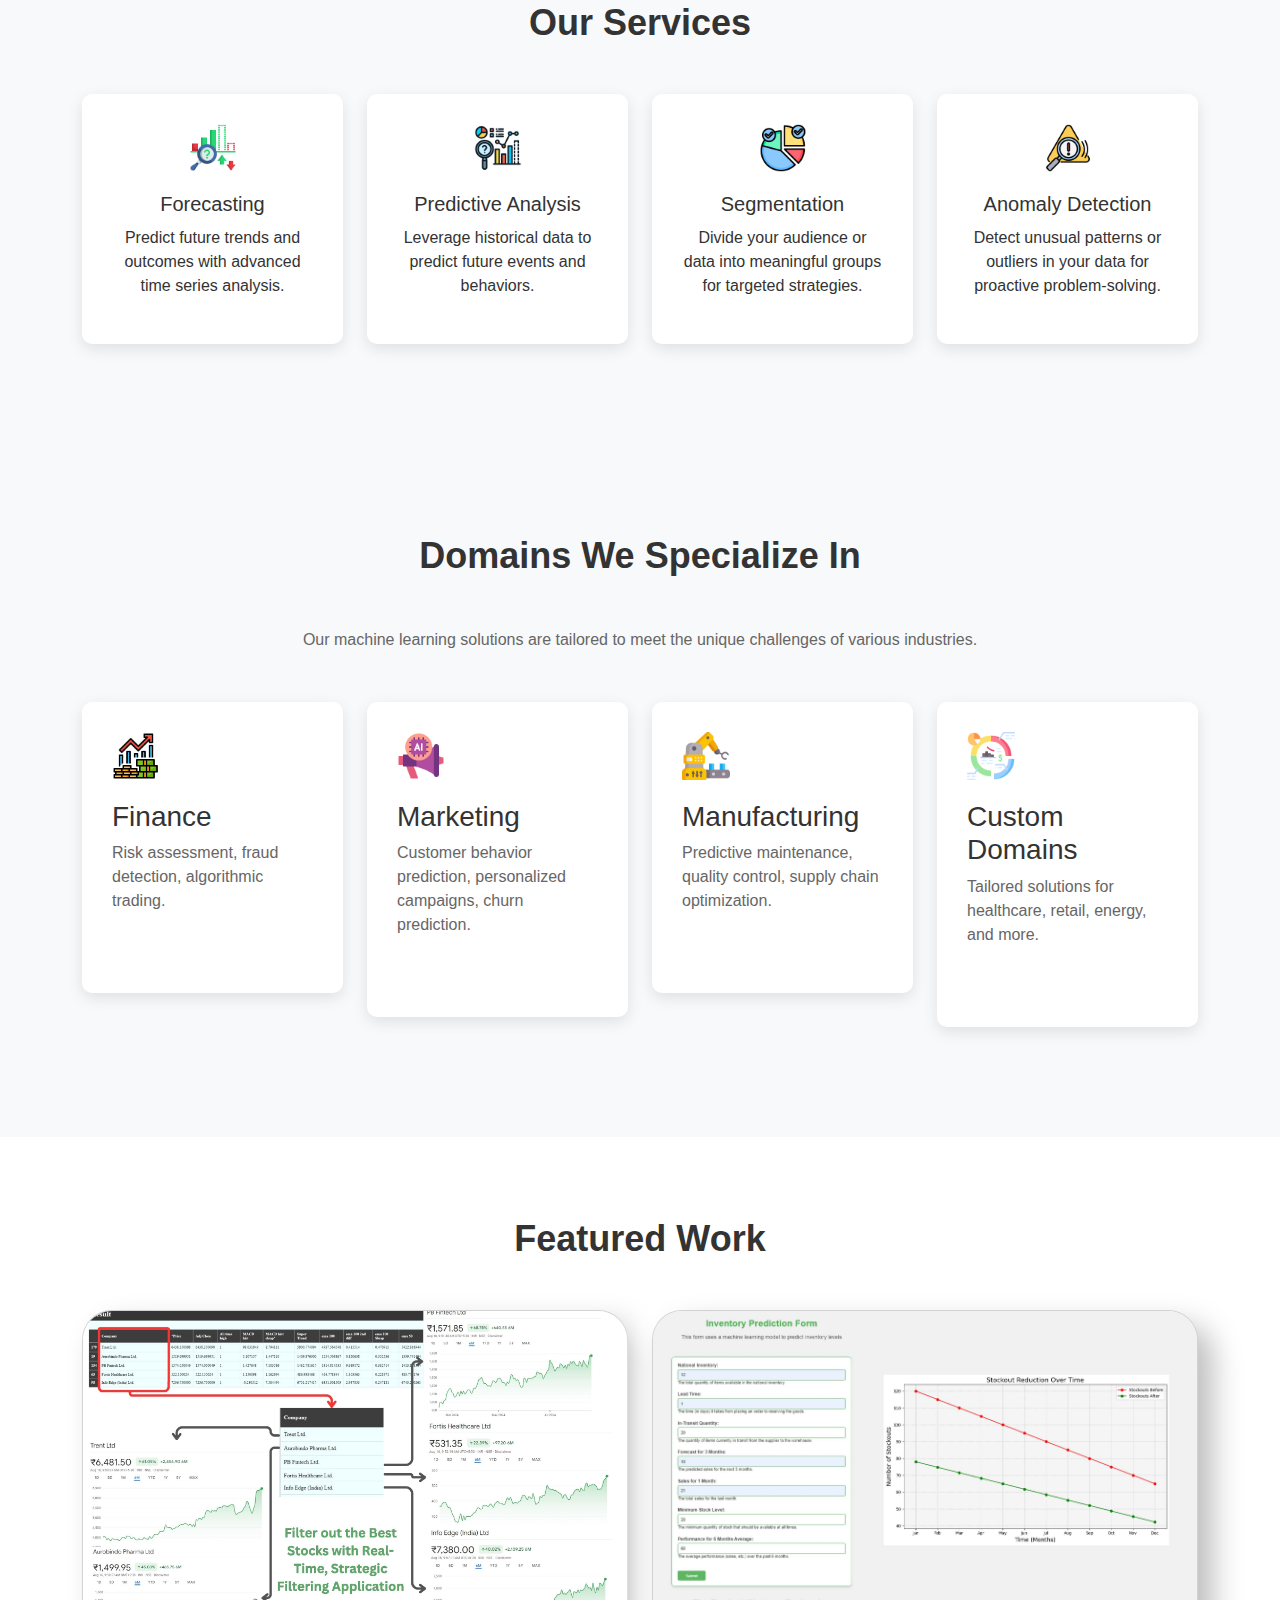
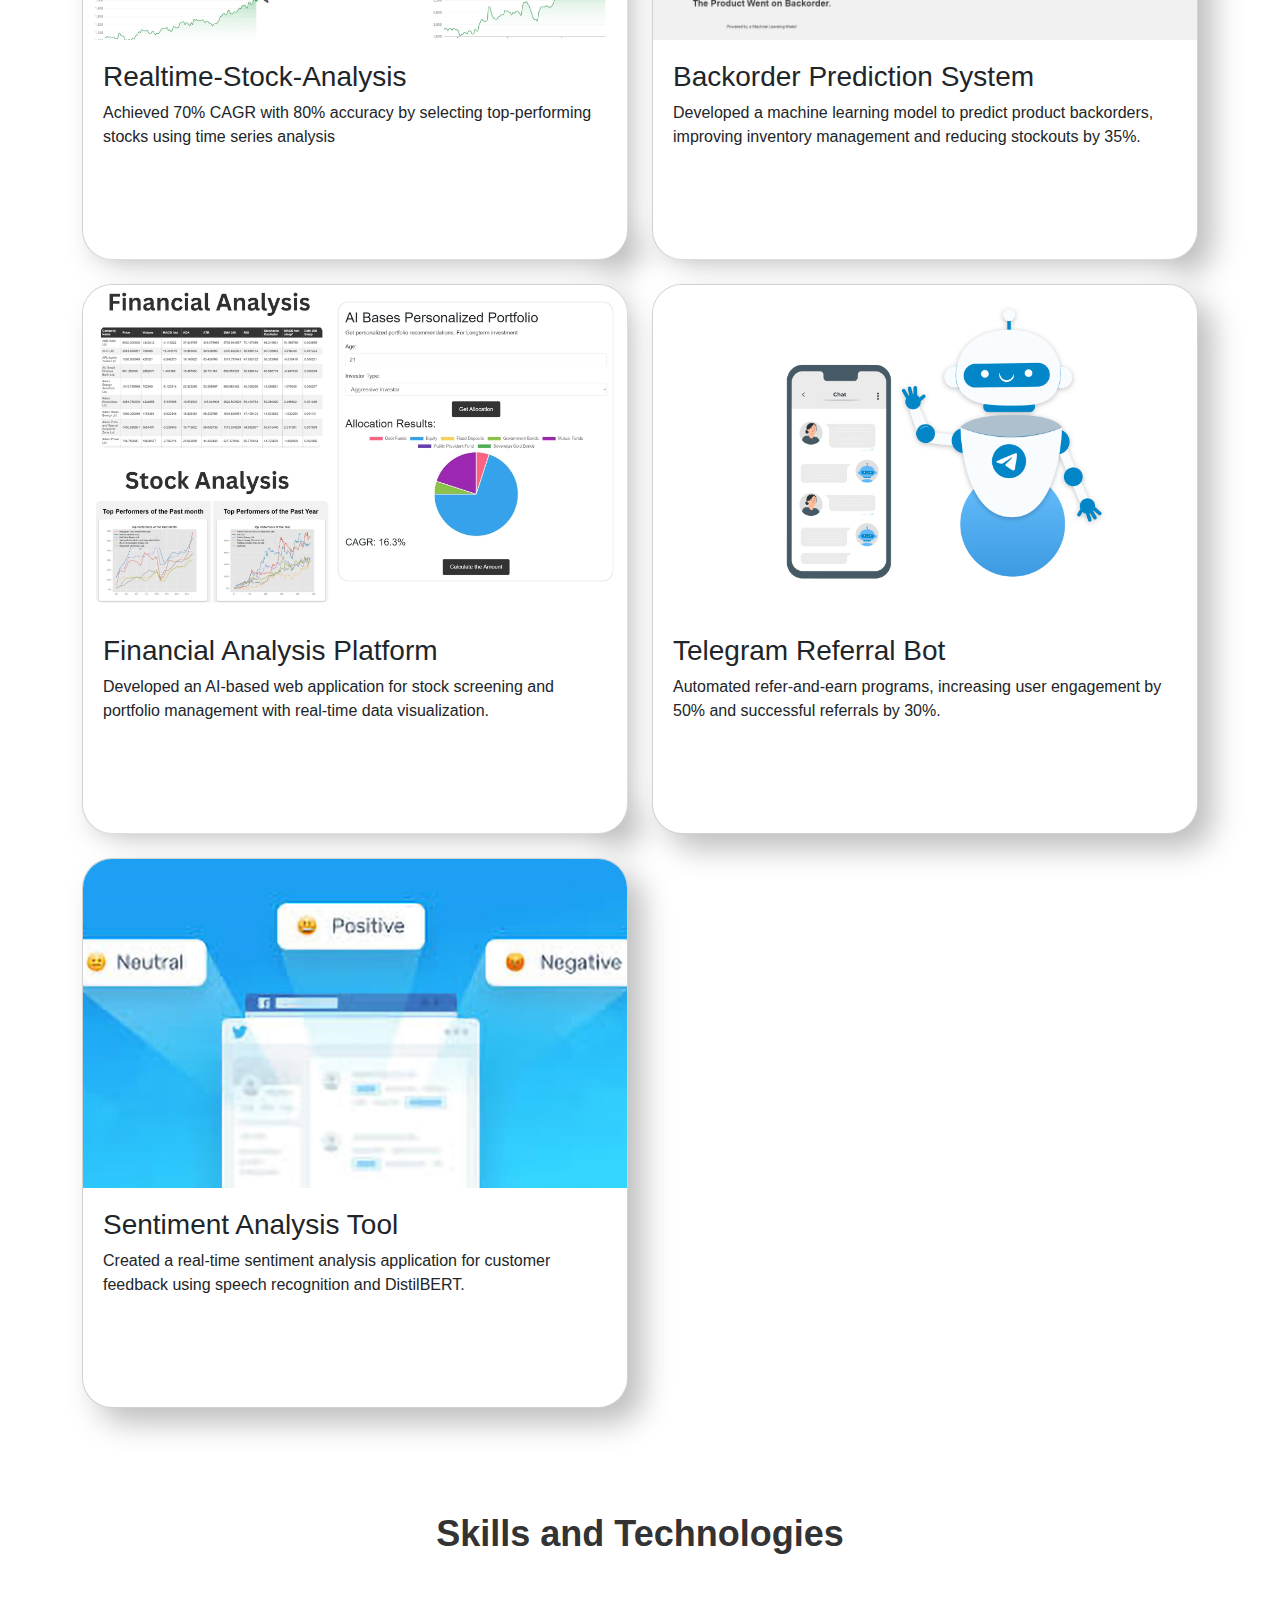
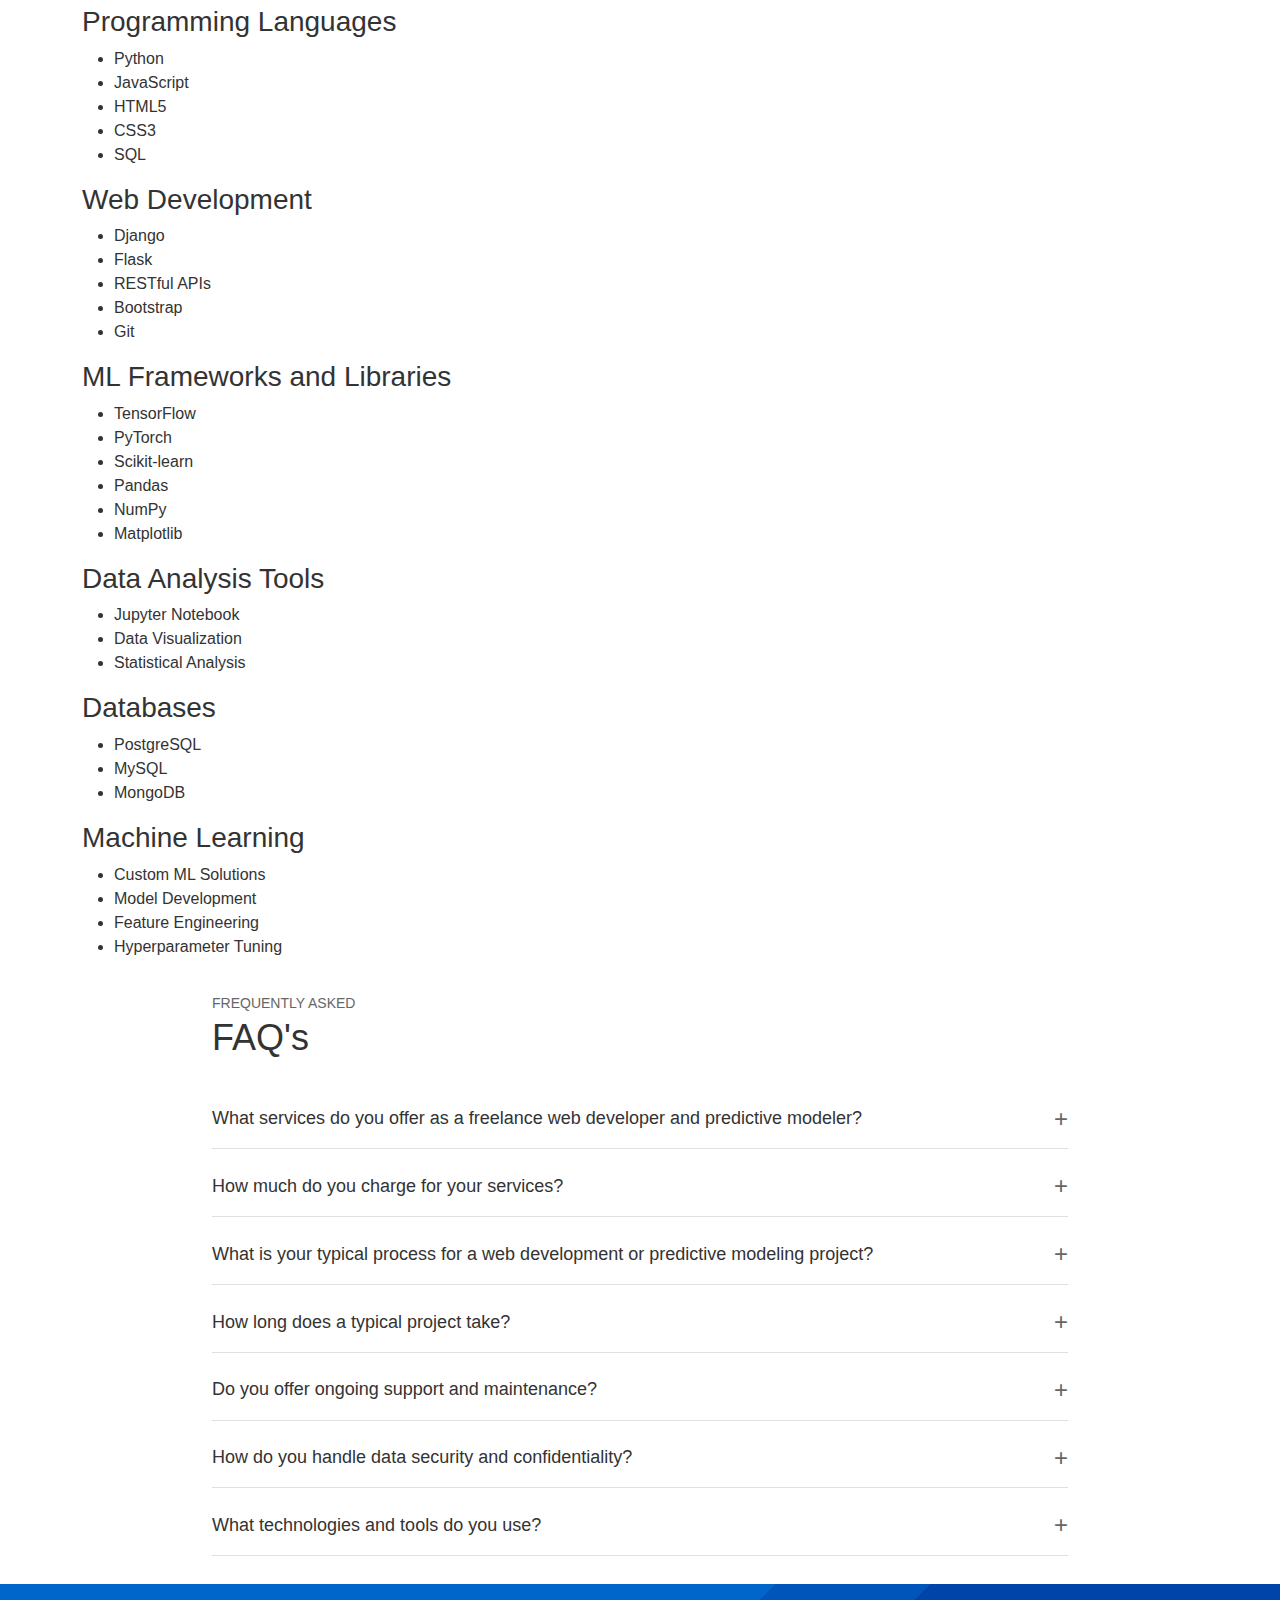
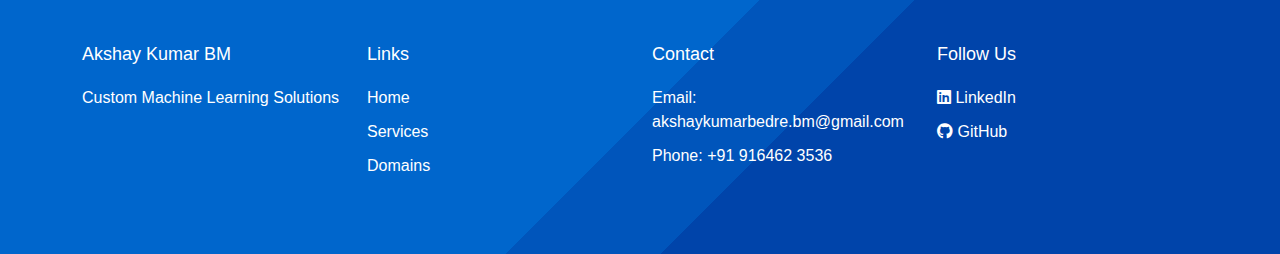
==== commit ee74d6a7: "updated image" ====
--- a/index.html
+++ b/index.html
@@ -3,20 +3,20 @@
 <head>
     <meta charset="UTF-8">
     <meta name="viewport" content="width=device-width, initial-scale=1.0">
-    <title>Akshay Kumar BM - Custom Machine Learning Solutions</title>
+    <title>impactML - Custom Machine Learning Solutions</title>
     <link href="https://cdn.jsdelivr.net/npm/bootstrap@5.3.0-alpha1/dist/css/bootstrap.min.css" rel="stylesheet">
+    <link rel="stylesheet" href="https://cdnjs.cloudflare.com/ajax/libs/font-awesome/6.0.0-beta3/css/all.min.css">
     <link href="styles.css" rel="stylesheet">
-    <link rel="stylesheet" href="https://cdnjs.cloudflare.com/ajax/libs/font-awesome/6.0.0-beta3/css/all.min.css">    
 </head>
 <body>
     <div class="coverimage" id="home">
         <header class="navbar navbar-expand-lg navbar-light">
             <div class="container">
-                <a class="navbar-brand" href="#">Akshay Kumar BM</a>
+                <a class="navbar-brand" href="#">impactML</a>
                 <button class="navbar-toggler" type="button" data-bs-toggle="collapse" data-bs-target="#navbarNav">
                     <span class="navbar-toggler-icon"></span>
                 </button>
-                <div class="collapse navbar-collapse" id="navbarNav">
+                <nav class="collapse navbar-collapse" id="navbarNav">
                     <ul class="navbar-nav ms-auto">
                         <li class="nav-item"><a class="nav-link" href="#home">Home</a></li>
                         <li class="nav-item"><a class="nav-link" href="#about">About Me</a></li>
@@ -24,7 +24,7 @@
                         <li class="nav-item"><a class="nav-link" href="#work">Work</a></li>    
                         <li class="nav-item"><a class="nav-link" href="#contact">Contact</a></li>
                     </ul>
-                </div>
+                </nav>
             </div>
         </header>
 
@@ -45,7 +45,7 @@
         <section id="about" class="about-me">
             <div class="container">
                 <div class="col-md-6 about-me_info">
-                    <h1>HEY, I'M AKSHAY <span>👋</span></h1>
+                    <h2 class="name">HEY, I'M AKSHAY <span>👋</span></h2>
                     <p>
                         I'm Akshay Kumar BM, a data scientist passionate about turning ideas into intelligent solutions. 
                         Since January 2023, I've specialized in crafting custom machine learning models that solve 
@@ -55,7 +55,7 @@
                     </p>
                 </div>
                 <div class="col-md-6 text-right text-md-end image">
-                    <img src="image/profile.png" alt="Akshay's image">
+                    <img class="profitpic" src="image/profile.png" alt="Akshay's profile picture">
                 </div>
             </div>
         </section>
@@ -88,33 +88,33 @@
 
         <section id="services" class="our-features">
             <div class="container">
-                <h2 class="text-center mb-5">Our Services</h2>
+                <h2>Our Services</h2>
                 <div class="row">
                     <div class="col-md-3">
                         <div class="feature-item">
-                            <img src="image/icon-forecasting.png" alt="Forecasting Icon" class="mb-3">
-                            <h4>Forecasting</h4>
+                            <img src="image/icon-forecasting.png" alt="Forecasting Icon" width="64" height="64">
+                            <h3>Forecasting</h3>
                             <p>Predict future trends and outcomes with advanced time series analysis.</p>
                         </div>
                     </div>
                     <div class="col-md-3">
                         <div class="feature-item">
-                            <img src="image/icon-predictive-analysis.png" alt="Predictive Analysis Icon" class="mb-3">
-                            <h4>Predictive Analysis</h4>
+                            <img src="image/icon-predictive-analysis.png" alt="Predictive Analysis Icon" width="64" height="64">
+                            <h3>Predictive Analysis</h3>
                             <p>Leverage historical data to predict future events and behaviors.</p>
                         </div>
                     </div>
                     <div class="col-md-3">
                         <div class="feature-item">
-                            <img src="image/icon-segmentation.png" alt="Segmentation Icon" class="mb-3">
-                            <h4>Segmentation</h4>
+                            <img src="image/icon-segmentation.png" alt="Segmentation Icon" width="64" height="64">
+                            <h3>Segmentation</h3>
                             <p>Divide your audience or data into meaningful groups for targeted strategies.</p>
                         </div>
                     </div>
                     <div class="col-md-3">
                         <div class="feature-item">
-                            <img src="image/icon-anomaly.png" alt="Anomaly Detection Icon" class="mb-3">
-                            <h4>Anomaly Detection</h4>
+                            <img src="image/icon-anomaly.png" alt="Anomaly Detection Icon" width="64" height="64">
+                            <h3>Anomaly Detection</h3>
                             <p>Detect unusual patterns or outliers in your data for proactive problem-solving.</p>
                         </div>
                     </div>
@@ -124,34 +124,34 @@
         
         <section id="domains" class="services">
             <div class="container">
-                <h2 class="text-center mb-5">Domains We Specialize In</h2>
-                <p class="text-center mb-5">Our machine learning solutions are tailored to meet the unique challenges of various industries.</p>
+                <h2>Domains We Specialize In</h2>
+                <p>Our machine learning solutions are tailored to meet the unique challenges of various industries.</p>
                 <div class="row">
                     <div class="col-md-3">
                         <div class="service-item">
-                            <img src="image/icon-finance.png" alt="Finance Icon" class="mb-3">
-                            <h4>Finance</h4>
+                            <img src="image/icon-finance.png" alt="Finance Icon" width="48" height="48">
+                            <h3>Finance</h3>
                             <p>Risk assessment, fraud detection, algorithmic trading.</p>
                         </div>
                     </div>
                     <div class="col-md-3">
                         <div class="service-item">
-                            <img src="image/icon-marketing.png" alt="Marketing Icon" class="mb-3">
-                            <h4>Marketing</h4>
+                            <img src="image/icon-marketing.png" alt="Marketing Icon" width="48" height="48">
+                            <h3>Marketing</h3>
                             <p>Customer behavior prediction, personalized campaigns, churn prediction.</p>
                         </div>
                     </div>
                     <div class="col-md-3">
                         <div class="service-item">
-                            <img src="image/icon-manufacturing.png" alt="Manufacturing Icon" class="mb-3">
-                            <h4>Manufacturing</h4>
+                            <img src="image/icon-manufacturing.png" alt="Manufacturing Icon" width="48" height="48">
+                            <h3>Manufacturing</h3>
                             <p>Predictive maintenance, quality control, supply chain optimization.</p>
                         </div>
                     </div>
                     <div class="col-md-3">
                         <div class="service-item">
-                            <img src="image/icon-custom-domain.png" alt="Custom Domain Icon" class="mb-3">
-                            <h4>Custom Domains</h4>
+                            <img src="image/icon-custom-domain.png" alt="Custom Domain Icon" width="48" height="48">
+                            <h3>Custom Domains</h3>
                             <p>Tailored solutions for healthcare, retail, energy, and more.</p>
                         </div>
                     </div>
@@ -159,127 +159,132 @@
             </div>
         </section>
         
-        <section class="our-projects" id="work">
-            <div class="container">
-                <h2 class="text-center mb-5">Featured Work</h2>
+        <section id="work" class="our-projects">
+            <div class="container">
+                <h2>Featured Work</h2>
                 <div class="row">
-                    <!-- Realtime-Stock-Analysis -->
                     <div class="col-md-6 mb-4">
                         <div class="card" data-bs-toggle="modal" data-bs-target="#projectModal" data-title="Realtime-Stock-Analysis" data-img="image/Real-time-stock-filter.jpg" data-description="Achieved a 70% compound annual growth rate (CAGR) with 80% accuracy by selecting top-performing stocks through a time series analysis with a five-year historical backtest. This project demonstrates a robust approach to identifying high-growth investment opportunities based on detailed historical data.">
                             <div class="img">
                                 <img src="image/Real-time-stock-filter.jpg" alt="Realtime-Stock-Analysis" class="card__image">
                             </div>
                             <div class="text">
-                                <h3 class="h3">Realtime-Stock-Analysis</h3>
-                                <p class="p">Achieved 70% CAGR with 80% accuracy by selecting top-performing stocks using time series analysis</p>
-                            </div>
-                        </div>
-                    </div>
+                                <h3>Realtime-Stock-Analysis</h3>
+                                <p>Achieved 70% CAGR with 80% accuracy by selecting top-performing stocks using time series analysis</p>
+                            </div>
+                        </div>
+                    </div>
+                    <div class="col-md-6 mb-4">
+                        <div class="card" data-bs-toggle="modal" data-bs-target="#projectModal" data-title="Backorder Prediction System" data-img="image/backorder-image.jpg" data-description="Developed a machine learning model to predict product backorders, improving inventory management and reducing stockouts by 35%.">
+                            <div class="img">
+                                <img src="image/backorder-image.jpg" alt="Backorder Prediction System" class="card__image">
+                            </div>
+                            <div class="text">
+                                <h3>Backorder Prediction System</h3>
+                                <p>Developed a machine learning model to predict product backorders, improving inventory management and reducing stockouts by 35%.</p>
+                            </div>
+                        </div>
+                    </div>
+                    <div class="col-md-6 mb-4">
+                        <div class="card" data-bs-toggle="modal" data-bs-target="#projectModal" data-title="Financial Analysis and Portfolio Management Platform" data-img="image/Financial.jpg" data-description="Developed an AI-based web application integrating stock screening and portfolio allocation recommendations. Achieved enhanced user engagement through real-time stock data visualization and personalized investment advice.">
+                            <div class="img">
+                                <img src="image/Financial.jpg" alt="Financial Analysis and Portfolio Management Platform" class="card__image">
+                            </div>
+                            <div class="text">
+                                <h3>Financial Analysis Platform</h3>
+                                <p>Developed an AI-based web application for stock screening and portfolio management with real-time data visualization.</p>
+                            </div>
+                        </div>
+                    </div>
+                    <div class="col-md-6 mb-4">
+                        <div class="card" data-bs-toggle="modal" data-bs-target="#projectModal" data-title="Telegram-Based Referral Program Bot" data-img="image/telegram_git123.gif" data-description="Developed an advanced Telegram bot to automate refer-and-earn programs using asynchronous programming. This automation increased user engagement by 50% and successful referrals by 30%, streamlining the process and reducing manual tasks.">
+                            <div class="img">
+                                <img src="image/telegram_bot.jpg" alt="Telegram-Based Referral Program Bot" class="card__image">
+                            </div>
+                            <div class="text">
+                                <h3>Telegram Referral Bot</h3>
+                                <p>Automated refer-and-earn programs, increasing user engagement by 50% and successful referrals by 30%.</p>
+                            </div>
+                        </div>
+                    </div>
+                    <div class="col-md-6 mb-4">
+                        <div class="card" data-bs-toggle="modal" data-bs-target="#projectModal" data-title="Customer Feedback Analysis Application" data-img="image/Sentiment-anylisis.jpeg" data-description="Developed a Python application using TKinter, speech recognition, and DistilBERT for high-accuracy sentiment analysis of customer feedback in real-time. This tool provides businesses with actionable insights into customer sentiment, helping improve products and services based on detailed emotional analysis.">
+                            <div class="img">
+                                <img src="image/Sentiment-anylisis.jpeg" alt="Customer Feedback Analysis Application" class="card__image">
+                            </div>
+                            <div class="text">
+                                <h3>Sentiment Analysis Tool</h3>
+                                <p>Created a real-time sentiment analysis application for customer feedback using speech recognition and DistilBERT.</p>
+                            </div>
+                        </div>
+                    </div>
+                </div>
+            </div>
+        </section>
         
-                    <!-- Backorder Prediction System -->
-                    <div class="col-md-6 mb-4">
-                        <div class="card" data-bs-toggle="modal" data-bs-target="#projectModal" data-title="Backorder Prediction System" data-img="image/backorder-image.jpg" data-description="Developed a machine learning model to predict product backorders, improving inventory management and reducing stockouts by 35%.">
-                            <div class="img">
-                                <img src="image/backorder-image.jpg" alt="Backorder Prediction System" class="card__image">
-                            </div>
-                            <div class="text">
-                                <h3 class="h3">Backorder Prediction System</h3>
-                                <p class="p">Developed a machine learning model to predict product backorders, improving inventory management and reducing stockouts by 35%.</p>
-                            </div>
-                        </div>
-                    </div>
-        
-                    <!-- Financial Analysis Platform -->
-                    <div class="col-md-6 mb-4">
-                        <div class="card" data-bs-toggle="modal" data-bs-target="#projectModal" data-title="Financial Analysis and Portfolio Management Platform" data-img="image/Financial.jpg" data-description="Developed an AI-based web application integrating stock screening and portfolio allocation recommendations. Achieved enhanced user engagement through real-time stock data visualization and personalized investment advice.">
-                            <div class="img">
-                                <img src="image/Financial.jpg" alt="Financial Analysis and Portfolio Management Platform" class="card__image">
-                            </div>
-                            <div class="text">
-                                <h3 class="h3">Financial Analysis Platform</h3>
-                                <p class="p">Developed an AI-based web application for stock screening and portfolio management with real-time data visualization.</p>
-                            </div>
-                        </div>
-                    </div>
-        
-                    <!-- Telegram Referral Bot -->
-                    <div class="col-md-6 mb-4">
-                        <div class="card" data-bs-toggle="modal" data-bs-target="#projectModal" data-title="Telegram-Based Referral Program Bot" data-img="image\telegram_git123.gif" data-description="Developed an advanced Telegram bot to automate refer-and-earn programs using asynchronous programming. This automation increased user engagement by 50% and successful referrals by 30%, streamlining the process and reducing manual tasks.">
-                            <div class="img">
-                                <img src="image/telegram_bot.jpg" alt="Telegram-Based Referral Program Bot" class="card__image">
-                            </div>
-                            <div class="text">
-                                <h3 class="h3">Telegram Referral Bot</h3>
-                                <p class="p">Automated refer-and-earn programs, increasing user engagement by 50% and successful referrals by 30%.</p>
-                            </div>
-                        </div>
-                    </div>
-        
-                    <!-- Sentiment Analysis Tool -->
-                    <div class="col-md-6 mb-4">
-                        <div class="card" data-bs-toggle="modal" data-bs-target="#projectModal" data-title="Customer Feedback Analysis Application" data-img="image/Sentiment-anylisis.jpeg" data-description="Developed a Python application using TKinter, speech recognition, and DistilBERT for high-accuracy sentiment analysis of customer feedback in real-time. This tool provides businesses with actionable insights into customer sentiment, helping improve products and services based on detailed emotional analysis.">
-                            <div class="img">
-                                <img src="image/Sentiment-anylisis.jpeg" alt="Customer Feedback Analysis Application" class="card__image">
-                            </div>
-                            <div class="text">
-                                <h3 class="h3">Sentiment Analysis Tool</h3>
-                                <p class="p">Created a real-time sentiment analysis application for customer feedback using speech recognition and DistilBERT.</p>
-                            </div>
-                        </div>
-                    </div>
-                </div>
-            </div>
-        </section>
-        
-        <!-- Modal -->
-        <div class="modal fade" id="projectModal" tabindex="-1" aria-labelledby="projectModalLabel" aria-hidden="true">
-            <div class="modal-dialog modal-lg">
-                <div class="modal-content">
-                    <div class="modal-header">
-                        <h5 class="modal-title" id="projectModalLabel">Project Title</h5>
-                        <button type="button" class="btn-close" data-bs-dismiss="modal" aria-label="Close"></button>
-                    </div>
-                    <div class="modal-body">
-                        <img src="" alt="Project Image" class="img-fluid" id="projectModalImg">
-                        <p id="projectModalDesc"></p>
-                    </div>
-                </div>
-            </div>
-        </div>
         <section id="skills" class="skills">
             <div class="container">
                 <h2 class="section-title">Skills and Technologies</h2>
-                <div class="row">
-                    <div class="col-md-4">
+                <div class="skills-grid">
+                    <div class="skill-category">
                         <h3>Programming Languages</h3>
                         <ul>
-                            <!-- Add programming languages -->
-                        </ul>
-                    </div>
-                    <div class="col-md-4">
+                            <li>Python</li>
+                            <li>JavaScript</li>
+                            <li>HTML5</li>
+                            <li>CSS3</li>
+                            <li>SQL</li>
+                        </ul>
+                    </div>
+                    <div class="skill-category">
+                        <h3>Web Development</h3>
+                        <ul>
+                            <li>Django</li>
+                            <li>Flask</li>
+                            <li>RESTful APIs</li>
+                            <li>Bootstrap</li>
+                            <li>Git</li>
+                        </ul>
+                    </div>
+                    <div class="skill-category">
                         <h3>ML Frameworks and Libraries</h3>
                         <ul>
-                            <!-- Add ML frameworks and libraries -->
-                        </ul>
-                    </div>
-                    <div class="col-md-4">
+                            <li>TensorFlow</li>
+                            <li>PyTorch</li>
+                            <li>Scikit-learn</li>
+                            <li>Pandas</li>
+                            <li>NumPy</li>
+                            <li>Matplotlib</li>
+                        </ul>
+                    </div>
+                    <div class="skill-category">
                         <h3>Data Analysis Tools</h3>
                         <ul>
-                            <!-- Add data analysis tools -->
-                        </ul>
-                    </div>
-                </div>
-            </div>
-        </section>
-<!---
-        <section id="testimonials" class="testimonials">
-            <div class="container">
-                <h2 class="section-title">Testimonials</h2>
-                <div class="row">
-                    Add testimonial items here 
-                </div>
-            </div>
-        </section>-->
+                            <li>Jupyter Notebook</li>
+                            <li>Data Visualization</li>
+                            <li>Statistical Analysis</li>
+                        </ul>
+                    </div>
+                    <div class="skill-category">
+                        <h3>Databases</h3>
+                        <ul>
+                            <li>PostgreSQL</li>
+                            <li>MySQL</li>
+                            <li>MongoDB</li>
+                        </ul>
+                    </div>
+                    <div class="skill-category">
+                        <h3>Machine Learning</h3>
+                        <ul>
+                            <li>Custom ML Solutions</li>
+                            <li>Model Development</li>
+                            <li>Feature Engineering</li>
+                            <li>Hyperparameter Tuning</li>
+                        </ul>
+                    </div>
+                </div>
+            </div>
+        </section>
         <section class="faq">
             <h2>Frequently Asked</h2>
             <h1>FAQ's</h1>
